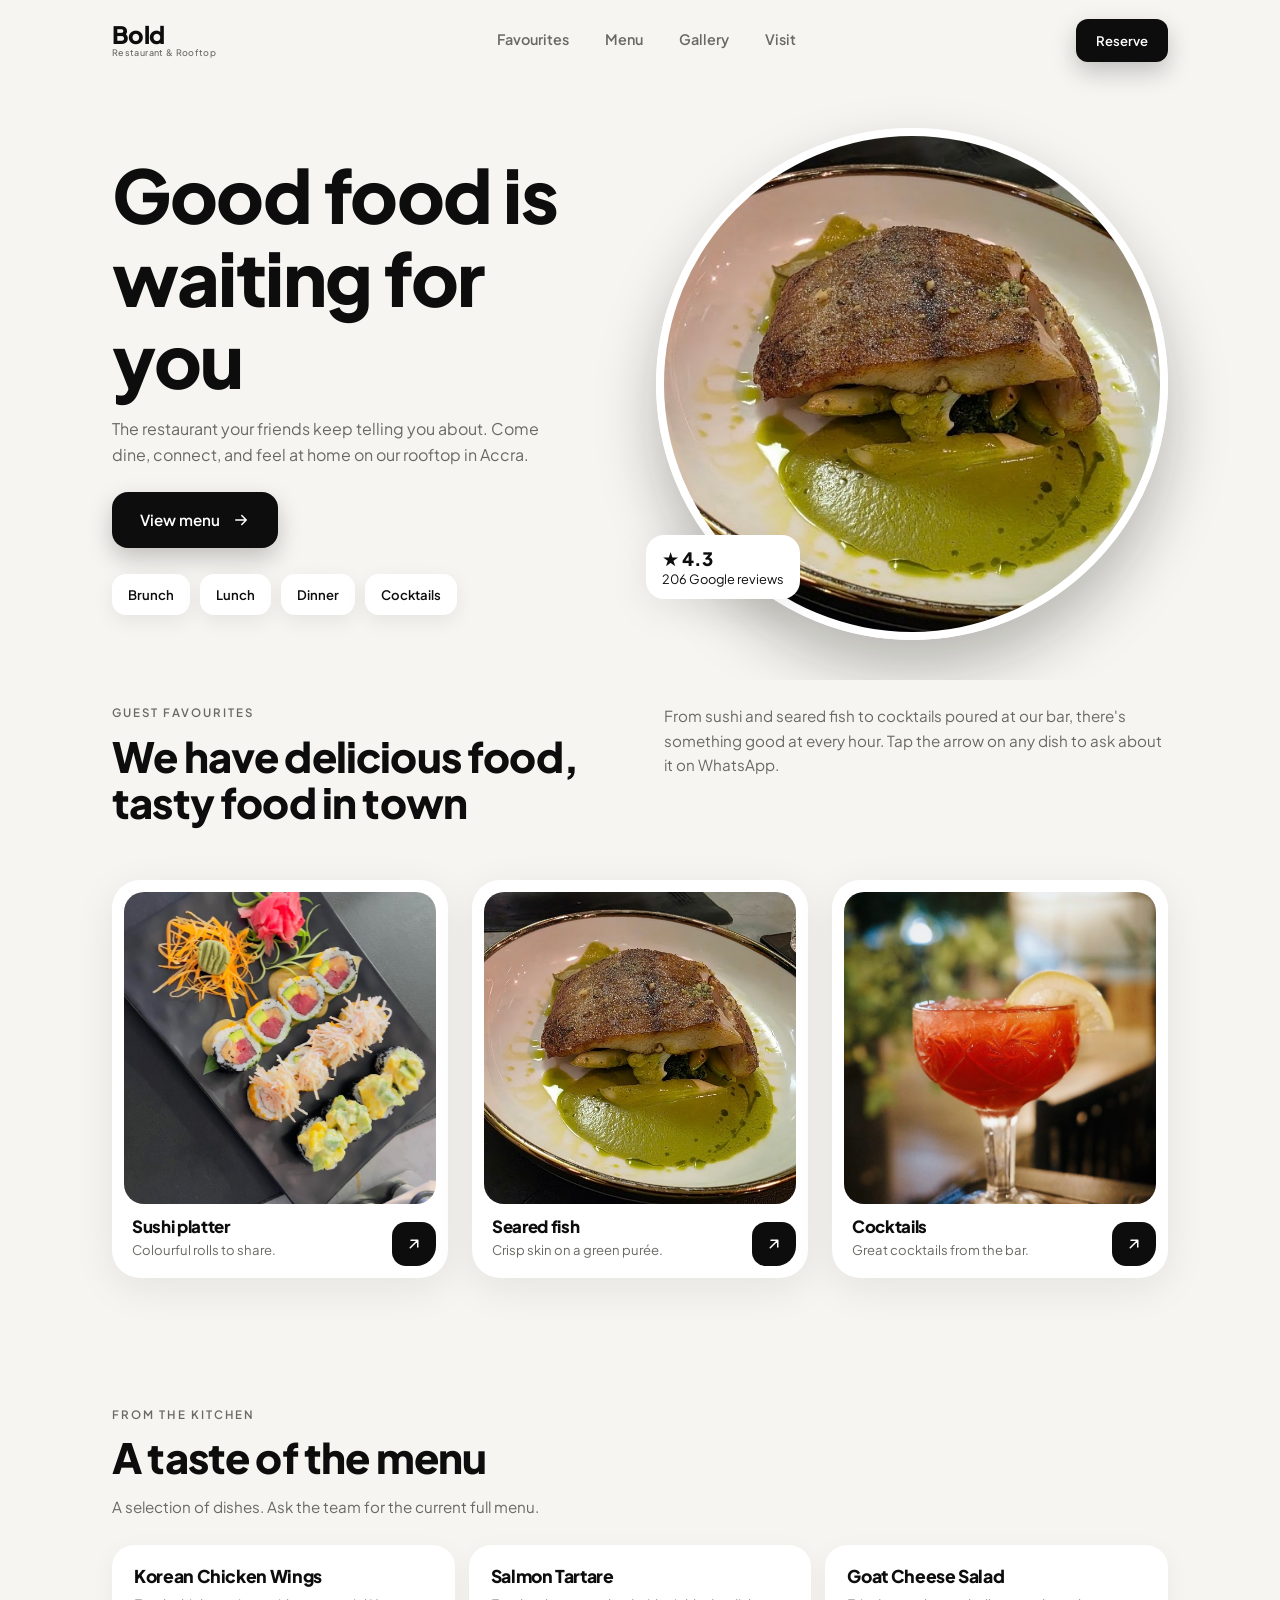
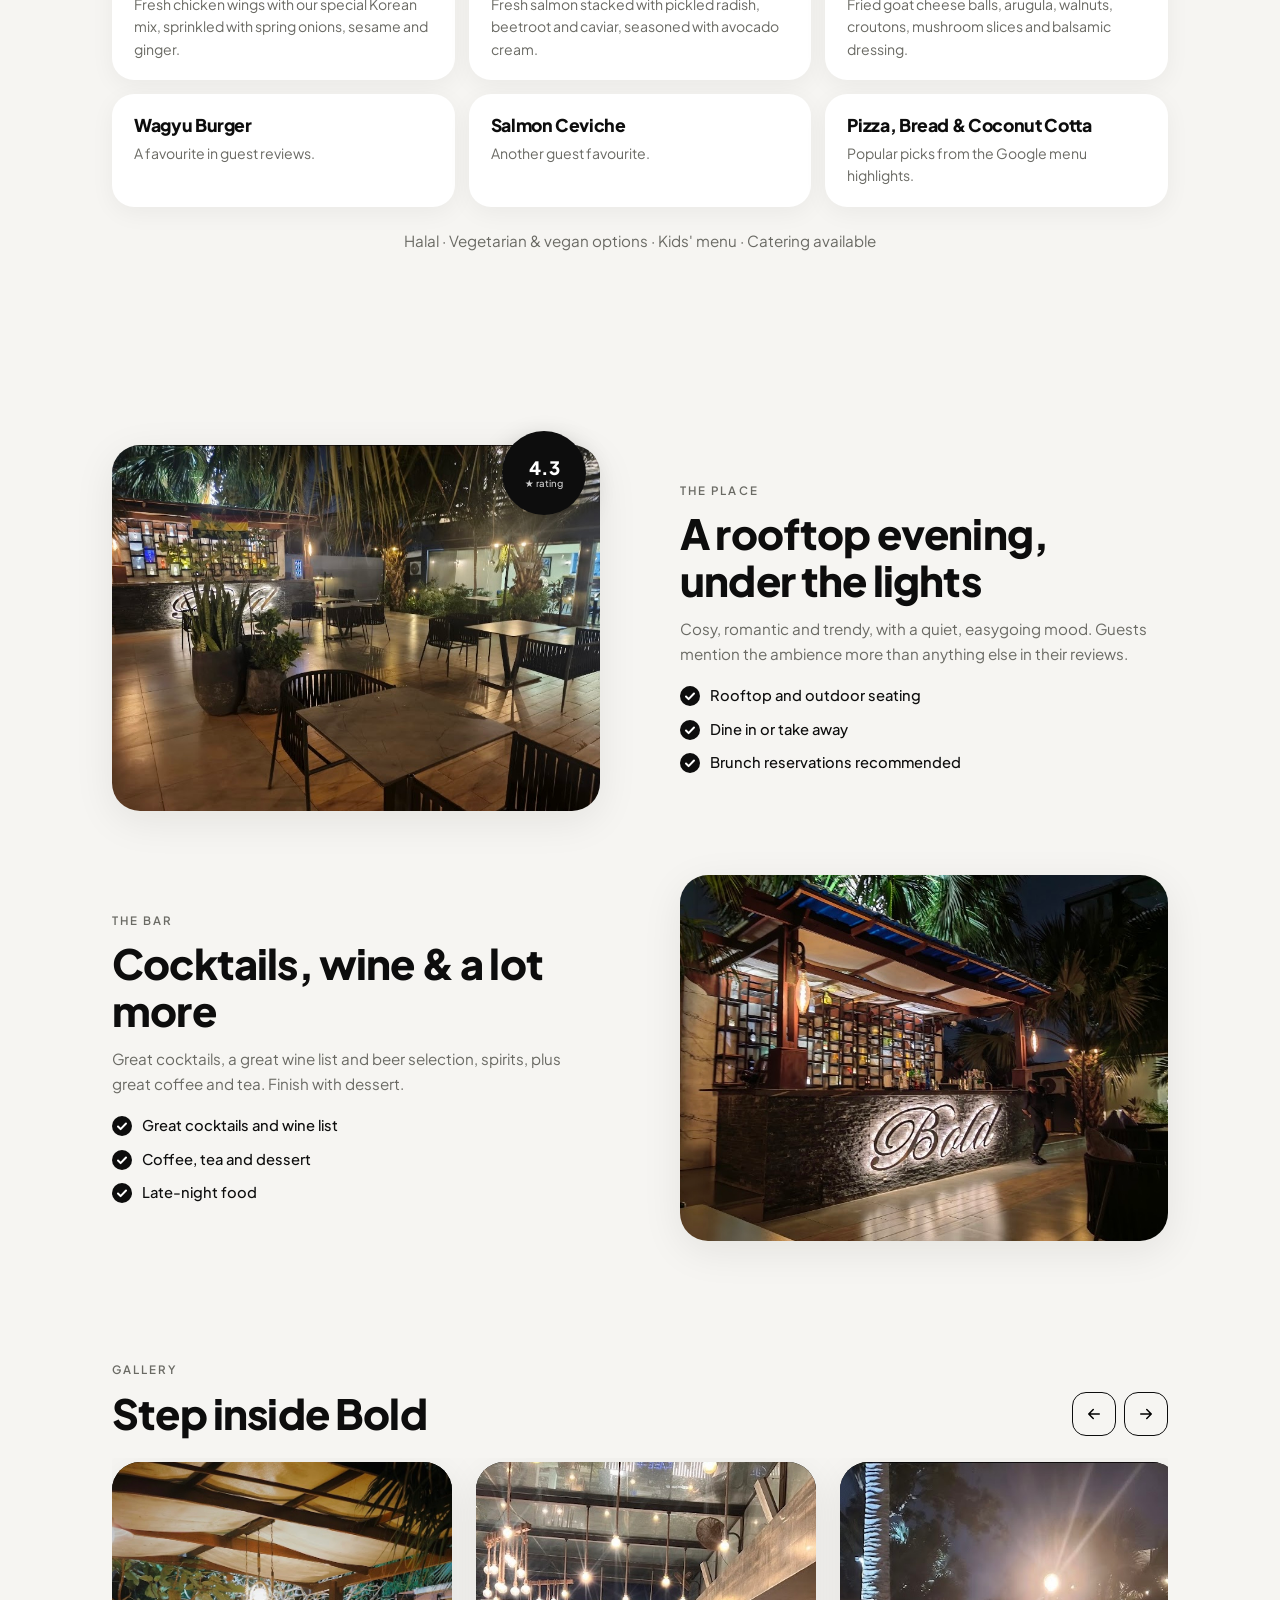
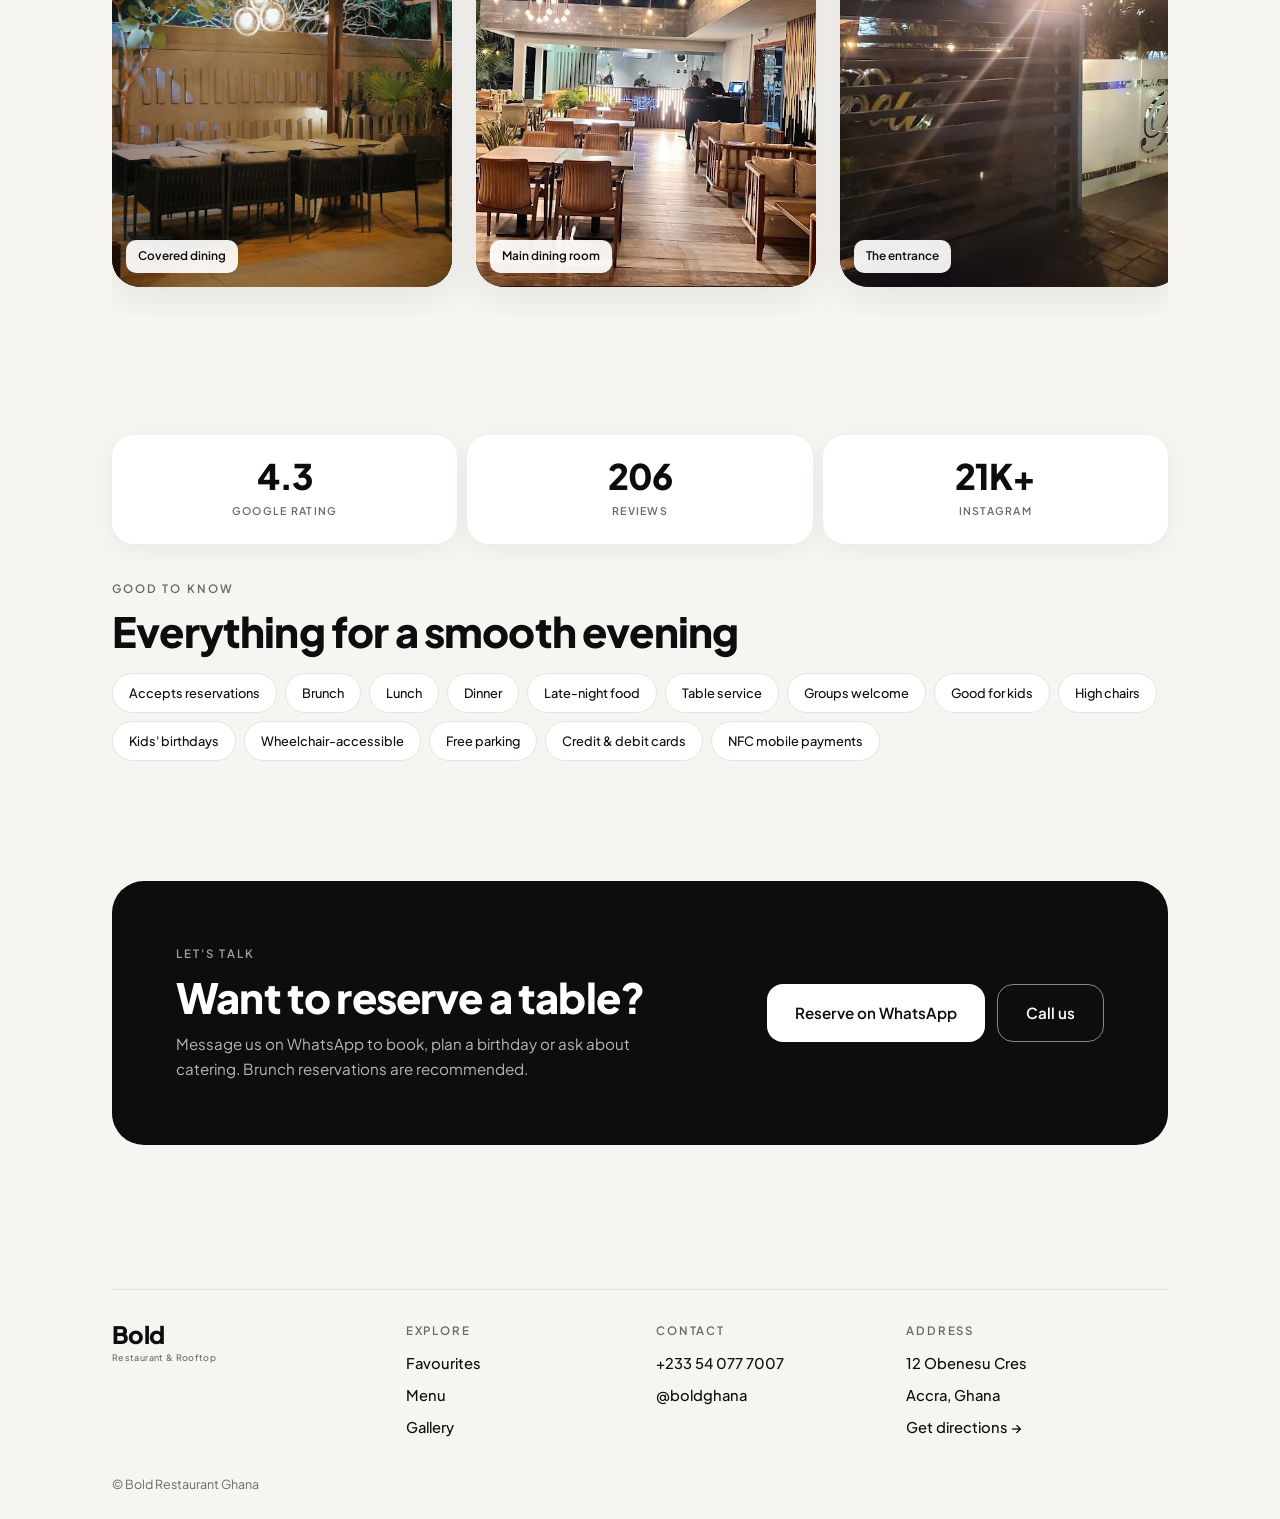
==== index.html @ 91adc098 "Rebuild site mobile-first with restaurant photos Co-Authored-By: Claude Sonnet 5.5 <noreply@anthropi" ====
<!doctype html>
<html lang="en">
<head>
<meta charset="utf-8">
<meta name="viewport" content="width=device-width, initial-scale=1, viewport-fit=cover">
<title>Bold Restaurant Ghana | Rooftop Dining &amp; Cocktails in Accra</title>
<meta name="description" content="Bold Restaurant Ghana, Obenesu Cres, Accra. Rooftop seating, cocktails, brunch, lunch, dinner and late-night plates. Reserve on WhatsApp.">
<meta name="theme-color" content="#f6f5f2">
<meta property="og:title" content="Bold Restaurant Ghana">
<meta property="og:description" content="The restaurant your friends keep telling you about. Come dine, connect, and feel at home.">
<meta property="og:type" content="restaurant">
<meta property="og:image" content="images/seared-fish.jpg">
<link rel="preconnect" href="https://fonts.googleapis.com">
<link rel="preconnect" href="https://fonts.gstatic.com" crossorigin>
<link href="https://fonts.googleapis.com/css2?family=Plus+Jakarta+Sans:wght@400;500;600;700;800&display=swap" rel="stylesheet">
<style>
  :root {
    --bg: #f6f5f2;
    --card: #ffffff;
    --ink: #0d0d0d;
    --muted: #6a6a64;
    --line: #e6e4de;
    --radius: 28px;
    --shadow: 0 10px 40px rgba(20,20,10,.08);
    --font: "Plus Jakarta Sans", system-ui, -apple-system, "Segoe UI", sans-serif;
  }
  * { box-sizing: border-box; margin: 0; padding: 0; -webkit-tap-highlight-color: transparent; }
  html { scroll-behavior: smooth; }
  body {
    background: var(--bg); color: var(--ink); font-family: var(--font);
    line-height: 1.6; -webkit-font-smoothing: antialiased; overflow-x: hidden;
    padding-bottom: calc(88px + env(safe-area-inset-bottom));
  }
  img { display: block; max-width: 100%; height: auto; }
  a { color: inherit; text-decoration: none; }
  .wrap { width: 100%; max-width: 1120px; margin: 0 auto; padding: 0 20px; }
  section { padding: 56px 0; }

  h1, h2, h3 { font-weight: 800; letter-spacing: -.02em; line-height: 1.12; }
  h2 { font-size: clamp(1.7rem, 6vw, 2.6rem); margin-bottom: 14px; }
  .muted { color: var(--muted); font-size: .95rem; }
  .eyebrow { font-size: .72rem; font-weight: 600; letter-spacing: .18em; text-transform: uppercase; color: var(--muted); margin-bottom: 10px; display: block; }

  /* Buttons */
  .btn {
    display: inline-flex; align-items: center; justify-content: center; gap: 12px;
    background: var(--ink); color: #fff; font-weight: 600; font-size: .95rem;
    padding: 16px 28px; border-radius: 16px; border: 0; cursor: pointer;
    box-shadow: 0 10px 24px rgba(0,0,0,.22); transition: transform .25s, box-shadow .25s;
    min-height: 52px;
  }
  .btn:hover { transform: translateY(-2px); box-shadow: 0 14px 28px rgba(0,0,0,.26); }
  .btn svg { width: 18px; height: 18px; }
  .btn.ghost { background: transparent; color: var(--ink); box-shadow: none; border: 1.5px solid var(--ink); }

  /* Header */
  header.top { position: sticky; top: 0; z-index: 40; background: rgba(246,245,242,.86); backdrop-filter: blur(14px); -webkit-backdrop-filter: blur(14px); }
  header.top .wrap { display: flex; align-items: center; justify-content: space-between; height: 64px; }
  .logo { font-weight: 800; font-size: 1.5rem; letter-spacing: -.03em; line-height: 1; }
  .logo small { display: block; font-size: .56rem; font-weight: 500; letter-spacing: .04em; color: var(--muted); margin-top: 3px; }
  header.top nav { display: none; }
  header.top .btn { padding: 11px 20px; min-height: 0; font-size: .82rem; border-radius: 12px; }

  /* Hero */
  .hero { padding: 28px 0 24px; overflow: hidden; }
  .hero .wrap { display: grid; gap: 28px; }
  .hero h1 { font-size: clamp(2.5rem, 11vw, 4.6rem); margin-bottom: 16px; }
  .hero p.lead { color: var(--muted); max-width: 440px; margin-bottom: 24px; }
  .chips { display: flex; gap: 10px; flex-wrap: wrap; margin-top: 26px; }
  .chip { background: var(--card); border-radius: 14px; padding: 10px 16px; font-size: .82rem; font-weight: 600; box-shadow: 0 6px 20px rgba(20,20,10,.07); }
  .hero-art { position: relative; justify-self: center; width: min(86vw, 460px); aspect-ratio: 1; }
  .hero-art .plate { width: 100%; height: 100% !important; object-fit: cover; border-radius: 50%; box-shadow: 0 30px 60px rgba(20,20,10,.28); border: 8px solid #fff; }
  .hero-art .badge {
    position: absolute; left: -2%; bottom: 8%; background: var(--card); border-radius: 18px;
    padding: 12px 16px; box-shadow: var(--shadow); font-size: .8rem; line-height: 1.3;
  }
  .hero-art .badge b { display: block; font-size: 1.15rem; font-weight: 800; }

  /* Favourites carousel */
  .intro { display: grid; gap: 10px; margin-bottom: 26px; }
  .rail { display: flex; gap: 16px; overflow-x: auto; scroll-snap-type: x mandatory; padding: 4px 20px 28px; margin: 0 -20px; scrollbar-width: none; }
  .rail::-webkit-scrollbar { display: none; }
  .rail > * { scroll-snap-align: start; flex: 0 0 auto; }
  .dish-card { width: 72vw; max-width: 270px; background: var(--card); border-radius: var(--radius); padding: 12px 12px 18px; box-shadow: var(--shadow); position: relative; }
  .dish-card img { width: 100%; aspect-ratio: 1; object-fit: cover; border-radius: 20px; margin-bottom: 14px; }
  .dish-card h3 { font-size: 1.05rem; padding: 0 8px; }
  .dish-card p { font-size: .82rem; color: var(--muted); padding: 2px 52px 0 8px; }
  .dish-card .go {
    position: absolute; right: 12px; bottom: 12px; width: 44px; height: 44px; border-radius: 14px 14px 20px 14px;
    background: var(--ink); color: #fff; display: grid; place-items: center; transition: transform .25s;
  }
  .dish-card .go:hover { transform: scale(1.08); }
  .dish-card .go svg { width: 18px; height: 18px; }

  /* Menu list */
  .menu-grid { display: grid; gap: 14px; }
  .menu-item { background: var(--card); border-radius: 22px; padding: 22px 22px 20px; box-shadow: 0 6px 24px rgba(20,20,10,.05); }
  .menu-item h3 { font-size: 1.1rem; margin-bottom: 6px; }
  .menu-item p { font-size: .88rem; color: var(--muted); }
  .menu-note { margin-top: 22px; text-align: center; }

  /* Split features */
  .split { display: grid; gap: 28px; align-items: center; }
  .split + .split { margin-top: 64px; }
  .art { position: relative; }
  .art img { width: 100%; border-radius: var(--radius); box-shadow: var(--shadow); aspect-ratio: 4 / 3; object-fit: cover; }
  .art.tall img { aspect-ratio: 4 / 5; }
  .art .pill {
    position: absolute; top: -14px; right: 14px; background: var(--ink); color: #fff; width: 84px; height: 84px; border-radius: 50%;
    display: grid; place-items: center; text-align: center; font-weight: 800; font-size: 1.15rem; line-height: 1.1; box-shadow: 0 12px 28px rgba(0,0,0,.3);
  }
  .art .pill small { display: block; font-size: .6rem; font-weight: 500; opacity: .8; }
  .ticks { list-style: none; margin-top: 18px; display: grid; gap: 10px; }
  .ticks li { display: flex; gap: 10px; font-size: .92rem; font-weight: 500; }
  .ticks li::before { content: ""; flex: 0 0 20px; height: 20px; margin-top: 2px; border-radius: 50%; background: var(--ink) url("data:image/svg+xml,%3Csvg xmlns='http://www.w3.org/2000/svg' viewBox='0 0 20 20'%3E%3Cpath d='M6 10.5l2.6 2.6L14 7.5' fill='none' stroke='white' stroke-width='2' stroke-linecap='round' stroke-linejoin='round'/%3E%3C/svg%3E") center / 100% no-repeat; }

  /* Gallery */
  .gallery-head { display: flex; align-items: end; justify-content: space-between; gap: 16px; margin-bottom: 22px; }
  .arrows { display: none; gap: 8px; }
  .arrows button { width: 44px; height: 44px; border-radius: 14px; border: 1.5px solid var(--ink); background: transparent; cursor: pointer; display: grid; place-items: center; }
  .arrows button:hover { background: var(--ink); color: #fff; }
  .arrows svg { width: 18px; height: 18px; }
  .shot { width: 78vw; max-width: 340px; border-radius: var(--radius); overflow: hidden; box-shadow: var(--shadow); background: #000; position: relative; }
  .shot img { width: 100%; aspect-ratio: 4 / 5; object-fit: cover; }
  .shot span { position: absolute; left: 14px; bottom: 14px; background: rgba(255,255,255,.92); color: var(--ink); font-size: .74rem; font-weight: 600; padding: 7px 12px; border-radius: 10px; }

  /* Stats + details */
  .stats { display: grid; grid-template-columns: repeat(3, 1fr); gap: 10px; margin-bottom: 36px; }
  .stat { background: var(--card); border-radius: 22px; padding: 22px 8px; text-align: center; box-shadow: 0 6px 24px rgba(20,20,10,.05); }
  .stat b { display: block; font-size: 1.7rem; font-weight: 800; letter-spacing: -.03em; line-height: 1.1; }
  .stat small { font-size: .66rem; letter-spacing: .12em; text-transform: uppercase; color: var(--muted); font-weight: 600; }
  .tags { display: flex; flex-wrap: wrap; gap: 8px; margin-top: 18px; }
  .tags span { background: var(--card); border: 1px solid var(--line); border-radius: 999px; padding: 9px 16px; font-size: .8rem; font-weight: 500; }

  /* Reserve CTA */
  .reserve { padding-top: 24px; }
  .reserve .box { background: var(--ink); color: #fff; border-radius: 32px; padding: 36px 26px; display: grid; gap: 22px; }
  .reserve .eyebrow { color: rgba(255,255,255,.6); }
  .reserve h2 { margin-bottom: 0; }
  .reserve p { color: rgba(255,255,255,.7); font-size: .95rem; }
  .reserve .btn { background: #fff; color: var(--ink); box-shadow: none; justify-self: start; }
  .reserve .btn.ghost { background: transparent; color: #fff; border-color: rgba(255,255,255,.5); }
  .reserve .actions { display: flex; flex-wrap: wrap; gap: 12px; }

  /* Footer */
  footer { padding: 48px 0 24px; }
  .foot { display: grid; gap: 32px; padding-top: 32px; border-top: 1px solid var(--line); }
  .foot h4 { font-size: .72rem; letter-spacing: .16em; text-transform: uppercase; color: var(--muted); margin-bottom: 12px; font-weight: 600; }
  .foot ul { list-style: none; display: grid; gap: 8px; font-size: .92rem; font-weight: 500; }
  .foot a:hover { text-decoration: underline; }
  .copy { margin-top: 36px; font-size: .78rem; color: var(--muted); }

  /* Mobile action bar */
  .dock {
    position: fixed; z-index: 60; left: 12px; right: 12px; bottom: calc(12px + env(safe-area-inset-bottom));
    display: grid; grid-template-columns: 1.6fr 1fr 1fr; gap: 8px; padding: 8px; background: rgba(13,13,13,.94);
    backdrop-filter: blur(12px); -webkit-backdrop-filter: blur(12px); border-radius: 22px; box-shadow: 0 16px 40px rgba(0,0,0,.35);
  }
  .dock a { display: flex; align-items: center; justify-content: center; gap: 8px; min-height: 48px; border-radius: 15px; color: #fff; font-size: .8rem; font-weight: 600; }
  .dock a.main { background: #fff; color: var(--ink); }
  .dock svg { width: 17px; height: 17px; flex: none; }

  /* Reveal */
  .js .reveal { opacity: 0; transform: translateY(22px); transition: opacity .8s ease, transform .8s ease; }
  .js .reveal.in { opacity: 1; transform: none; }

  /* Tablet */
  @media (min-width: 640px) {
    .wrap { padding: 0 32px; }
    .rail { padding-left: 32px; padding-right: 32px; margin: 0 -32px; }
    .menu-grid { grid-template-columns: 1fr 1fr; }
    .stat b { font-size: 2.2rem; }
    .foot { grid-template-columns: 1.2fr 1fr 1fr 1.2fr; }
  }

  /* Desktop */
  @media (min-width: 960px) {
    body { padding-bottom: 0; }
    .dock { display: none; }
    section { padding: 96px 0; }
    header.top .wrap { height: 80px; }
    header.top nav { display: flex; gap: 36px; font-size: .9rem; font-weight: 600; }
    header.top nav a { color: var(--muted); transition: color .2s; }
    header.top nav a:hover { color: var(--ink); }
    .hero { padding: 48px 0 40px; }
    .hero .wrap { grid-template-columns: 1fr 1.05fr; align-items: center; gap: 56px; }
    .hero-art { width: 100%; max-width: 540px; }
    .intro { grid-template-columns: 1fr 1fr; align-items: start; gap: 48px; margin-bottom: 36px; }
    .rail { overflow: visible; flex-wrap: wrap; scroll-snap-type: none; padding: 4px 0 8px; margin: 0; gap: 24px; }
    .dish-card { width: calc((100% - 48px) / 3); max-width: none; }
    .menu-grid { grid-template-columns: repeat(3, 1fr); }
    .split { grid-template-columns: 1fr 1fr; gap: 80px; }
    .split.flip .art { order: 2; }
    .arrows { display: flex; }
    .rail.scroll { overflow-x: auto; flex-wrap: nowrap; scroll-snap-type: x mandatory; padding-bottom: 28px; }
    .shot { width: 340px; }
    .reserve .box { grid-template-columns: 1.3fr 1fr; align-items: center; padding: 64px; gap: 40px; }
    .reserve .actions { justify-content: flex-end; }
  }
  @media (prefers-reduced-motion: reduce) {
    html { scroll-behavior: auto; }
    .js .reveal { opacity: 1; transform: none; transition: none; }
    .btn, .dish-card .go { transition: none; }
  }
</style>
</head>
<body>
<script>document.documentElement.classList.add('js')</script>

<header class="top">
  <div class="wrap">
    <a class="logo" href="#top" aria-label="Bold Restaurant Ghana">Bold<small>Restaurant &amp; Rooftop</small></a>
    <nav aria-label="Primary">
      <a href="#favourites">Favourites</a>
      <a href="#menu">Menu</a>
      <a href="#gallery">Gallery</a>
      <a href="#visit">Visit</a>
    </nav>
    <a class="btn" href="https://wa.me/233540777007?text=Hello%20Bold%2C%20I%27d%20like%20to%20reserve%20a%20table." target="_blank" rel="noopener">Reserve</a>
  </div>
</header>

<main id="top">

<!-- HERO -->
<section class="hero">
  <div class="wrap">
    <div>
      <h1>Good food is waiting for you</h1>
      <p class="lead">The restaurant your friends keep telling you about. Come dine, connect, and feel at home on our rooftop in Accra.</p>
      <a class="btn" href="#menu">View menu
        <svg viewBox="0 0 24 24" fill="none" stroke="currentColor" stroke-width="2" stroke-linecap="round" stroke-linejoin="round"><path d="M5 12h14M13 6l6 6-6 6"/></svg>
      </a>
      <div class="chips" aria-label="Dining options">
        <span class="chip">Brunch</span><span class="chip">Lunch</span><span class="chip">Dinner</span><span class="chip">Cocktails</span>
      </div>
    </div>
    <div class="hero-art">
      <img class="plate" src="images/seared-fish.jpg" width="828" height="605" alt="Seared fish on a green purée in a gold-rimmed bowl" fetchpriority="high">
      <div class="badge"><b>★ 4.3</b>206 Google reviews</div>
    </div>
  </div>
</section>

<!-- FAVOURITES -->
<section id="favourites" style="padding-top:24px">
  <div class="wrap">
    <div class="intro reveal">
      <div>
        <span class="eyebrow">Guest favourites</span>
        <h2>We have delicious food, tasty food in town</h2>
      </div>
      <p class="muted">From sushi and seared fish to cocktails poured at our bar, there's something good at every hour. Tap the arrow on any dish to ask about it on WhatsApp.</p>
    </div>
    <div class="rail reveal">
      <article class="dish-card">
        <img src="images/sushi.jpg" width="828" height="1106" loading="lazy" alt="Sushi platter with tuna, salmon and avocado rolls">
        <h3>Sushi platter</h3><p>Colourful rolls to share.</p>
        <a class="go" href="https://wa.me/233540777007?text=Hello%20Bold%2C%20I%27d%20like%20to%20ask%20about%20the%20sushi." target="_blank" rel="noopener" aria-label="Ask about the sushi on WhatsApp"><svg viewBox="0 0 24 24" fill="none" stroke="currentColor" stroke-width="2" stroke-linecap="round" stroke-linejoin="round"><path d="M7 17L17 7M8 7h9v9"/></svg></a>
      </article>
      <article class="dish-card">
        <img src="images/seared-fish.jpg" width="828" height="605" loading="lazy" alt="Seared fish on green purée">
        <h3>Seared fish</h3><p>Crisp skin on a green purée.</p>
        <a class="go" href="https://wa.me/233540777007?text=Hello%20Bold%2C%20I%27d%20like%20to%20ask%20about%20the%20seared%20fish." target="_blank" rel="noopener" aria-label="Ask about the seared fish on WhatsApp"><svg viewBox="0 0 24 24" fill="none" stroke="currentColor" stroke-width="2" stroke-linecap="round" stroke-linejoin="round"><path d="M7 17L17 7M8 7h9v9"/></svg></a>
      </article>
      <article class="dish-card">
        <img src="images/cocktail.jpg" width="828" height="1219" loading="lazy" alt="Red cocktail in a cut-glass coupe with a lemon slice">
        <h3>Cocktails</h3><p>Great cocktails from the bar.</p>
        <a class="go" href="https://wa.me/233540777007?text=Hello%20Bold%2C%20I%27d%20like%20to%20ask%20about%20your%20cocktails." target="_blank" rel="noopener" aria-label="Ask about cocktails on WhatsApp"><svg viewBox="0 0 24 24" fill="none" stroke="currentColor" stroke-width="2" stroke-linecap="round" stroke-linejoin="round"><path d="M7 17L17 7M8 7h9v9"/></svg></a>
      </article>
    </div>
  </div>
</section>

<!-- MENU -->
<section id="menu" style="padding-top:24px">
  <div class="wrap">
    <div class="reveal" style="margin-bottom:26px">
      <span class="eyebrow">From the kitchen</span>
      <h2>A taste of the menu</h2>
      <p class="muted">A selection of dishes. Ask the team for the current full menu.</p>
    </div>
    <div class="menu-grid">
      <div class="menu-item reveal"><h3>Korean Chicken Wings</h3><p>Fresh chicken wings with our special Korean mix, sprinkled with spring onions, sesame and ginger.</p></div>
      <div class="menu-item reveal"><h3>Salmon Tartare</h3><p>Fresh salmon stacked with pickled radish, beetroot and caviar, seasoned with avocado cream.</p></div>
      <div class="menu-item reveal"><h3>Goat Cheese Salad</h3><p>Fried goat cheese balls, arugula, walnuts, croutons, mushroom slices and balsamic dressing.</p></div>
      <div class="menu-item reveal"><h3>Wagyu Burger</h3><p>A favourite in guest reviews.</p></div>
      <div class="menu-item reveal"><h3>Salmon Ceviche</h3><p>Another guest favourite.</p></div>
      <div class="menu-item reveal"><h3>Pizza, Bread &amp; Coconut Cotta</h3><p>Popular picks from the Google menu highlights.</p></div>
    </div>
    <p class="muted menu-note">Halal · Vegetarian &amp; vegan options · Kids' menu · Catering available</p>
  </div>
</section>

<!-- SPLITS -->
<section>
  <div class="wrap">
    <div class="split">
      <div class="art reveal">
        <img src="images/patio.jpg" width="828" height="605" loading="lazy" alt="Outdoor patio with tables and the Bold bar in the background">
        <div class="pill"><div>4.3<small>★ rating</small></div></div>
      </div>
      <div class="reveal">
        <span class="eyebrow">The place</span>
        <h2>A rooftop evening, under the lights</h2>
        <p class="muted">Cosy, romantic and trendy, with a quiet, easygoing mood. Guests mention the ambience more than anything else in their reviews.</p>
        <ul class="ticks">
          <li>Rooftop and outdoor seating</li>
          <li>Dine in or take away</li>
          <li>Brunch reservations recommended</li>
        </ul>
      </div>
    </div>

    <div class="split flip">
      <div class="art tall reveal">
        <img src="images/bar-sign.jpg" width="828" height="605" loading="lazy" alt="The Bold bar with a lit sign and shelves of bottles" style="aspect-ratio:4/3">
      </div>
      <div class="reveal">
        <span class="eyebrow">The bar</span>
        <h2>Cocktails, wine &amp; a lot more</h2>
        <p class="muted">Great cocktails, a great wine list and beer selection, spirits, plus great coffee and tea. Finish with dessert.</p>
        <ul class="ticks">
          <li>Great cocktails and wine list</li>
          <li>Coffee, tea and dessert</li>
          <li>Late-night food</li>
        </ul>
      </div>
    </div>
  </div>
</section>

<!-- GALLERY -->
<section id="gallery" style="padding-top:24px">
  <div class="wrap">
    <div class="gallery-head reveal">
      <div>
        <span class="eyebrow">Gallery</span>
        <h2 style="margin:0">Step inside Bold</h2>
      </div>
      <div class="arrows">
        <button type="button" id="prev" aria-label="Previous"><svg viewBox="0 0 24 24" fill="none" stroke="currentColor" stroke-width="2" stroke-linecap="round" stroke-linejoin="round"><path d="M19 12H5M11 6l-6 6 6 6"/></svg></button>
        <button type="button" id="next" aria-label="Next"><svg viewBox="0 0 24 24" fill="none" stroke="currentColor" stroke-width="2" stroke-linecap="round" stroke-linejoin="round"><path d="M5 12h14M13 6l6 6-6 6"/></svg></button>
      </div>
    </div>
    <div class="rail scroll" id="rail">
      <figure class="shot"><img src="images/pendant-lounge.jpg" width="828" height="1219" loading="lazy" alt="Covered dining area with pendant lights"><span>Covered dining</span></figure>
      <figure class="shot"><img src="images/dining-room.jpg" width="818" height="616" loading="lazy" alt="Main dining room with hanging lights and a wood slat wall"><span>Main dining room</span></figure>
      <figure class="shot"><img src="images/entrance.jpg" width="828" height="605" loading="lazy" alt="Bold entrance gate and sign at night"><span>The entrance</span></figure>
      <figure class="shot"><img src="images/bar-sign.jpg" width="828" height="605" loading="lazy" alt="The Bold bar"><span>The bar</span></figure>
      <figure class="shot"><img src="images/patio.jpg" width="828" height="605" loading="lazy" alt="Outdoor patio at night"><span>Patio</span></figure>
    </div>
  </div>
</section>

<!-- DETAILS -->
<section style="padding-top:24px">
  <div class="wrap">
    <div class="stats reveal">
      <div class="stat"><b>4.3</b><small>Google rating</small></div>
      <div class="stat"><b>206</b><small>Reviews</small></div>
      <div class="stat"><b>21K+</b><small>Instagram</small></div>
    </div>
    <div class="reveal">
      <span class="eyebrow">Good to know</span>
      <h2>Everything for a smooth evening</h2>
      <div class="tags">
        <span>Accepts reservations</span><span>Brunch</span><span>Lunch</span><span>Dinner</span>
        <span>Late-night food</span><span>Table service</span><span>Groups welcome</span>
        <span>Good for kids</span><span>High chairs</span><span>Kids' birthdays</span>
        <span>Wheelchair-accessible</span><span>Free parking</span>
        <span>Credit &amp; debit cards</span><span>NFC mobile payments</span>
      </div>
    </div>
  </div>
</section>

<!-- RESERVE -->
<section class="reserve" id="visit">
  <div class="wrap">
    <div class="box reveal">
      <div>
        <span class="eyebrow">Let's talk</span>
        <h2>Want to reserve a table?</h2>
        <p style="margin-top:12px">Message us on WhatsApp to book, plan a birthday or ask about catering. Brunch reservations are recommended.</p>
      </div>
      <div class="actions">
        <a class="btn" href="https://wa.me/233540777007?text=Hello%20Bold%2C%20I%27d%20like%20to%20reserve%20a%20table." target="_blank" rel="noopener">Reserve on WhatsApp</a>
        <a class="btn ghost" href="tel:+233540777007">Call us</a>
      </div>
    </div>
  </div>
</section>

</main>

<footer>
  <div class="wrap">
    <div class="foot">
      <div>
        <a class="logo" href="#top">Bold<small>Restaurant &amp; Rooftop</small></a>
      </div>
      <div>
        <h4>Explore</h4>
        <ul><li><a href="#favourites">Favourites</a></li><li><a href="#menu">Menu</a></li><li><a href="#gallery">Gallery</a></li></ul>
      </div>
      <div>
        <h4>Contact</h4>
        <ul>
          <li><a href="tel:+233540777007">+233 54 077 7007</a></li>
          <li><a href="https://www.instagram.com/boldghana/" target="_blank" rel="noopener">@boldghana</a></li>
        </ul>
      </div>
      <div>
        <h4>Address</h4>
        <ul>
          <li>12 Obenesu Cres</li><li>Accra, Ghana</li>
          <li><a href="https://www.google.com/maps/search/?api=1&amp;query=Bold+Restaurant+12+Obenesu+Cres+Accra" target="_blank" rel="noopener">Get directions →</a></li>
        </ul>
        <!-- TODO: add opening hours and confirm house number (Google says 12, WhatsApp says 11 Obenesu Cres). -->
      </div>
    </div>
    <p class="copy">© Bold Restaurant Ghana</p>
  </div>
</footer>

<!-- Mobile action bar -->
<nav class="dock" aria-label="Quick actions">
  <a class="main" href="https://wa.me/233540777007?text=Hello%20Bold%2C%20I%27d%20like%20to%20reserve%20a%20table." target="_blank" rel="noopener">
    <svg viewBox="0 0 24 24" fill="none" stroke="currentColor" stroke-width="2" stroke-linecap="round" stroke-linejoin="round"><rect x="3" y="5" width="18" height="16" rx="3"/><path d="M8 3v4M16 3v4M3 10h18"/></svg>Reserve</a>
  <a href="tel:+233540777007"><svg viewBox="0 0 24 24" fill="none" stroke="currentColor" stroke-width="2" stroke-linecap="round" stroke-linejoin="round"><path d="M22 16.9v3a2 2 0 0 1-2.2 2 19.8 19.8 0 0 1-8.6-3.1 19.5 19.5 0 0 1-6-6A19.8 19.8 0 0 1 2.1 4.2 2 2 0 0 1 4.1 2h3a2 2 0 0 1 2 1.7c.1 1 .4 1.9.7 2.8a2 2 0 0 1-.5 2.1L8.1 9.9a16 16 0 0 0 6 6l1.3-1.3a2 2 0 0 1 2.1-.4c.9.3 1.8.6 2.8.7a2 2 0 0 1 1.7 2z"/></svg>Call</a>
  <a href="https://www.google.com/maps/search/?api=1&amp;query=Bold+Restaurant+12+Obenesu+Cres+Accra" target="_blank" rel="noopener"><svg viewBox="0 0 24 24" fill="none" stroke="currentColor" stroke-width="2" stroke-linecap="round" stroke-linejoin="round"><path d="M12 22s7-6.2 7-12a7 7 0 1 0-14 0c0 5.8 7 12 7 12z"/><circle cx="12" cy="10" r="2.5"/></svg>Map</a>
</nav>

<script>
  (function () {
    var els = document.querySelectorAll('.reveal');
    if ('IntersectionObserver' in window) {
      var io = new IntersectionObserver(function (entries) {
        entries.forEach(function (e) { if (e.isIntersecting) { e.target.classList.add('in'); io.unobserve(e.target); } });
      }, { threshold: 0.1 });
      els.forEach(function (e) { io.observe(e); });
    } else { els.forEach(function (e) { e.classList.add('in'); }); }

    var rail = document.getElementById('rail');
    function step(dir) { rail.scrollBy({ left: dir * 360, behavior: 'smooth' }); }
    document.getElementById('prev').addEventListener('click', function () { step(-1); });
    document.getElementById('next').addEventListener('click', function () { step(1); });
  })();
</script>
</body>
</html>
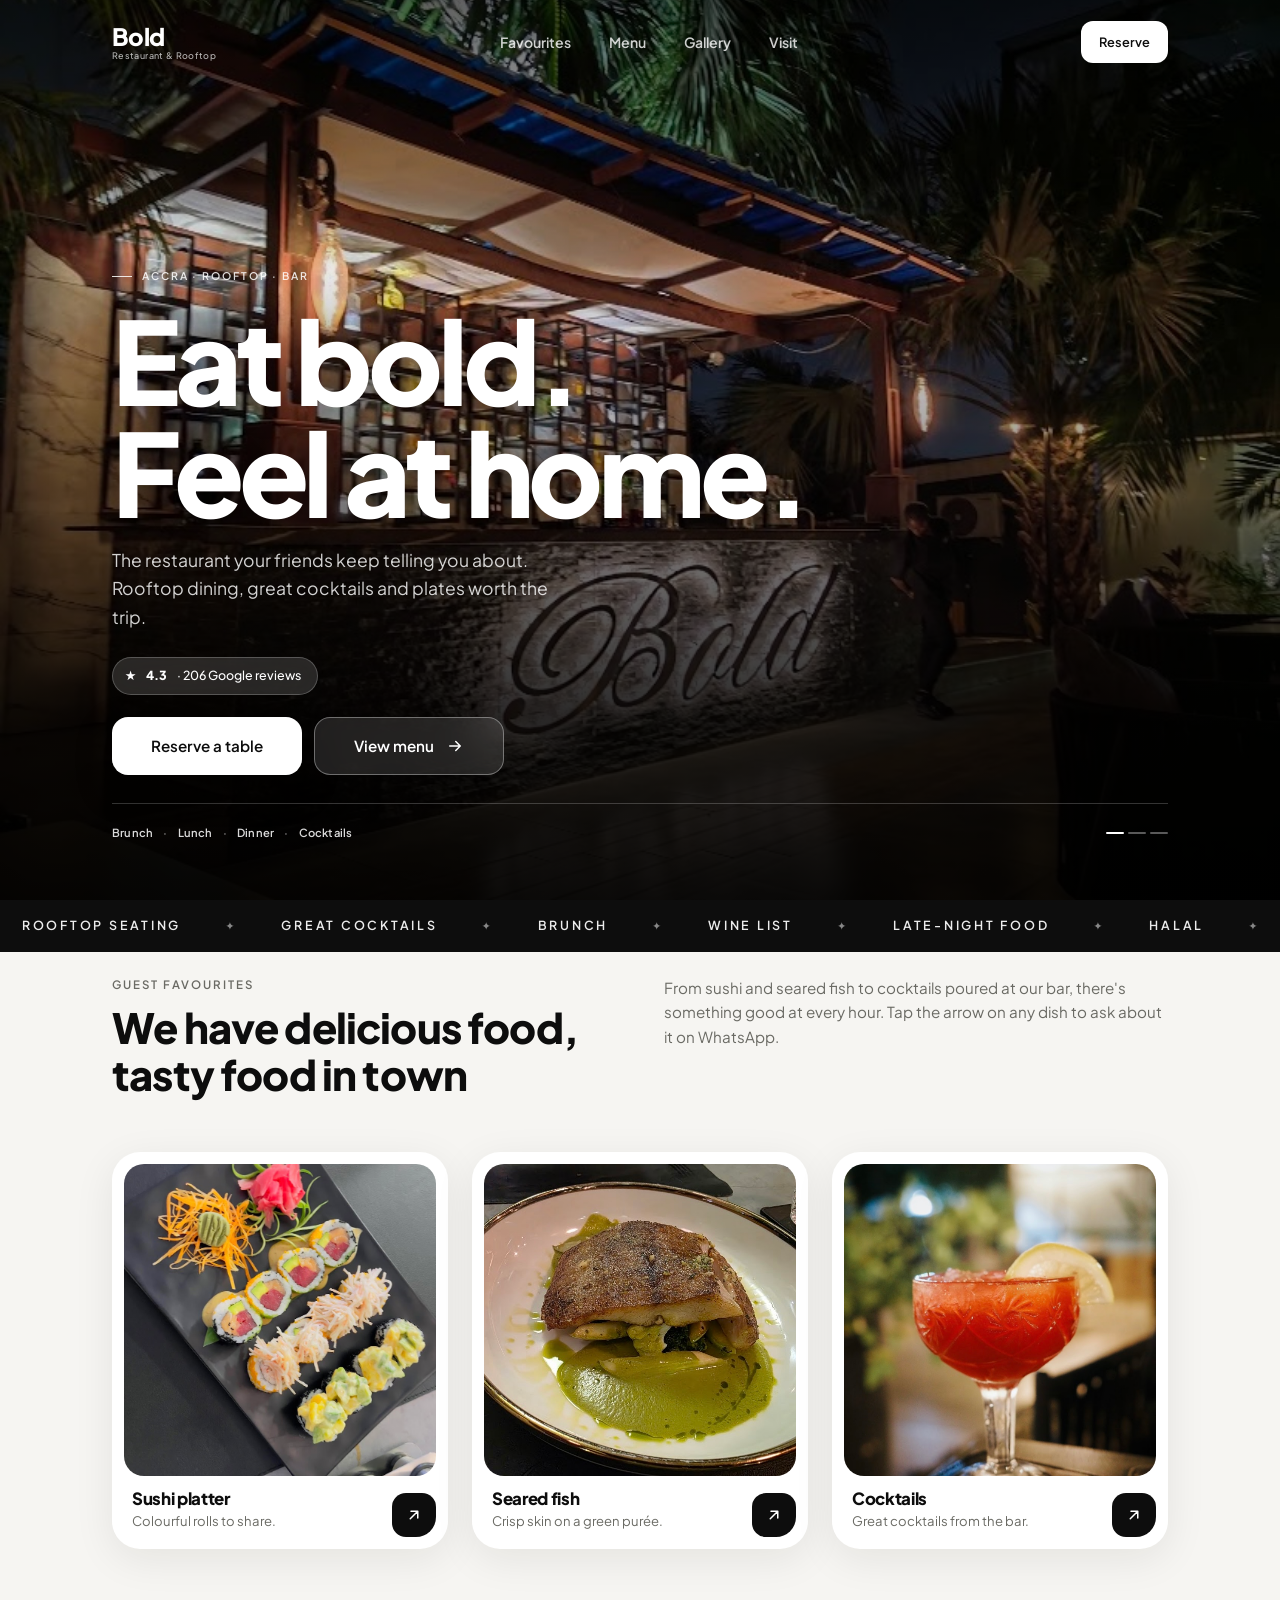
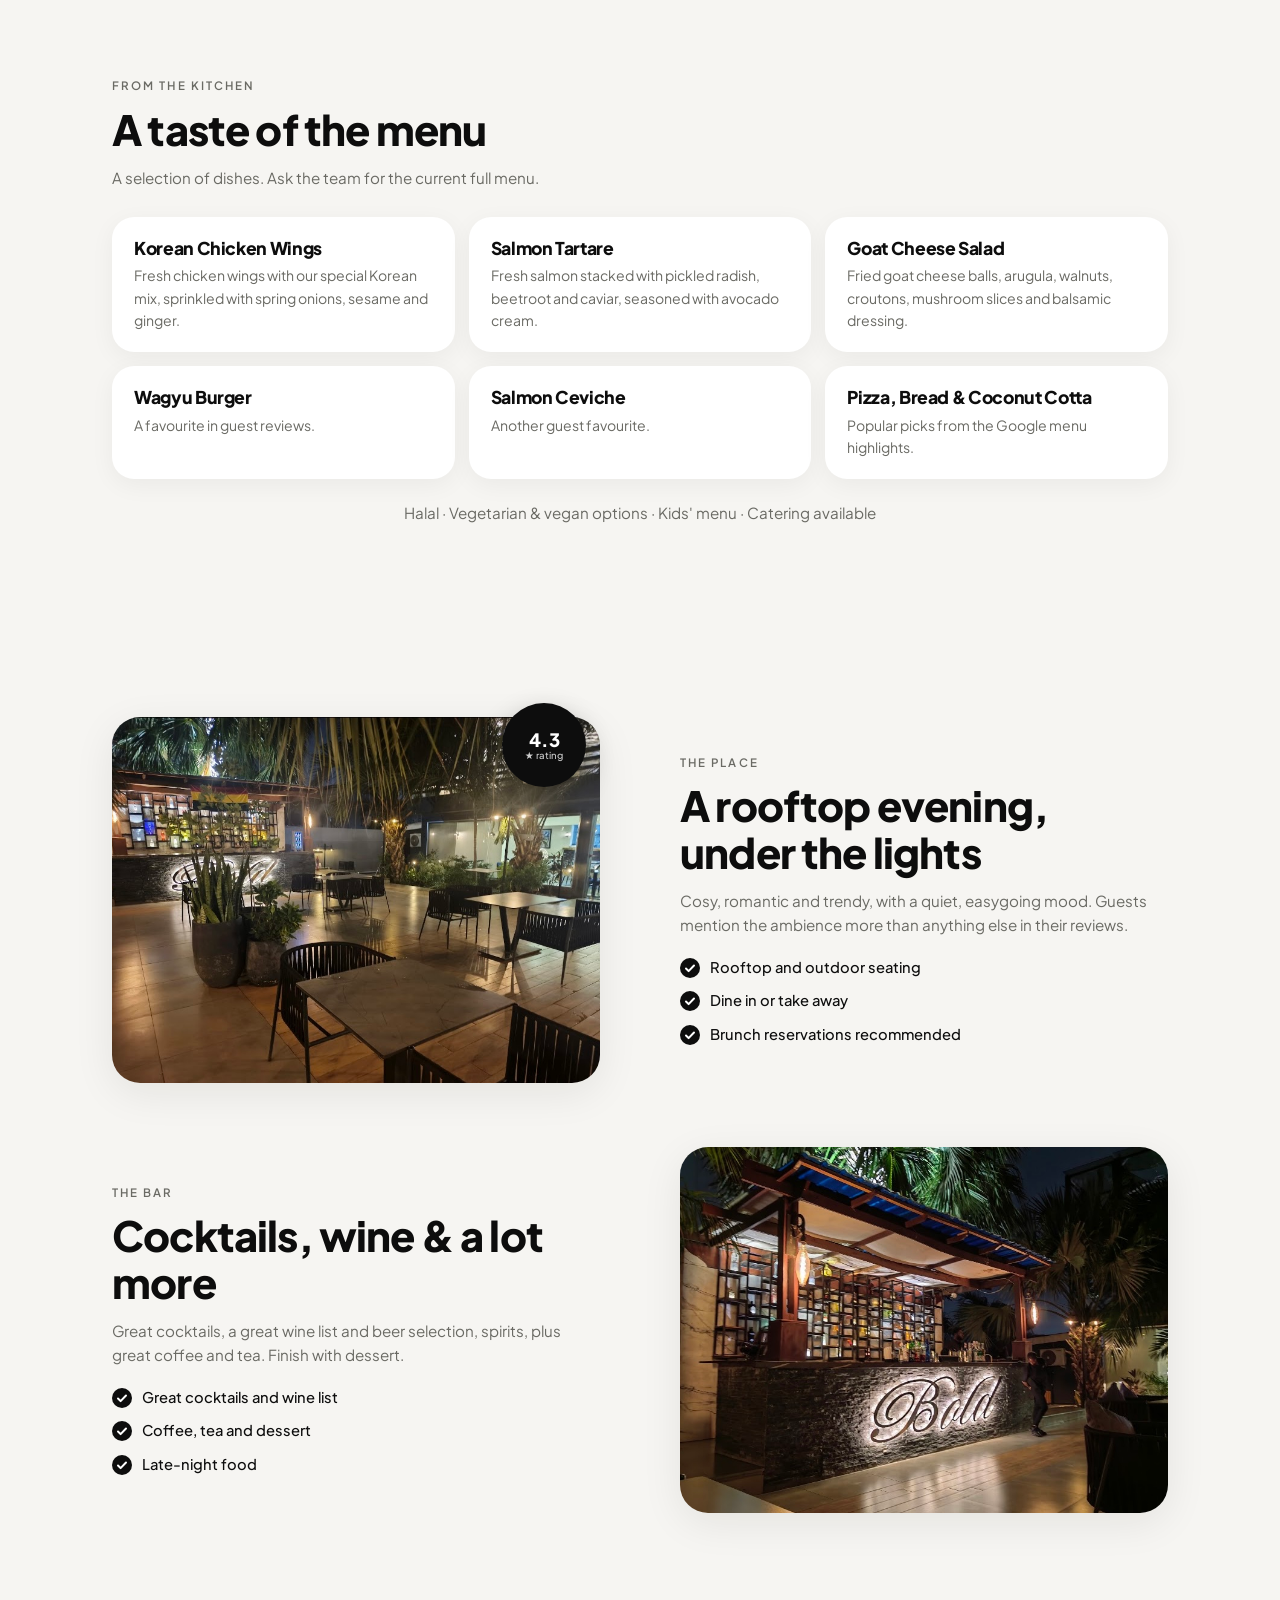
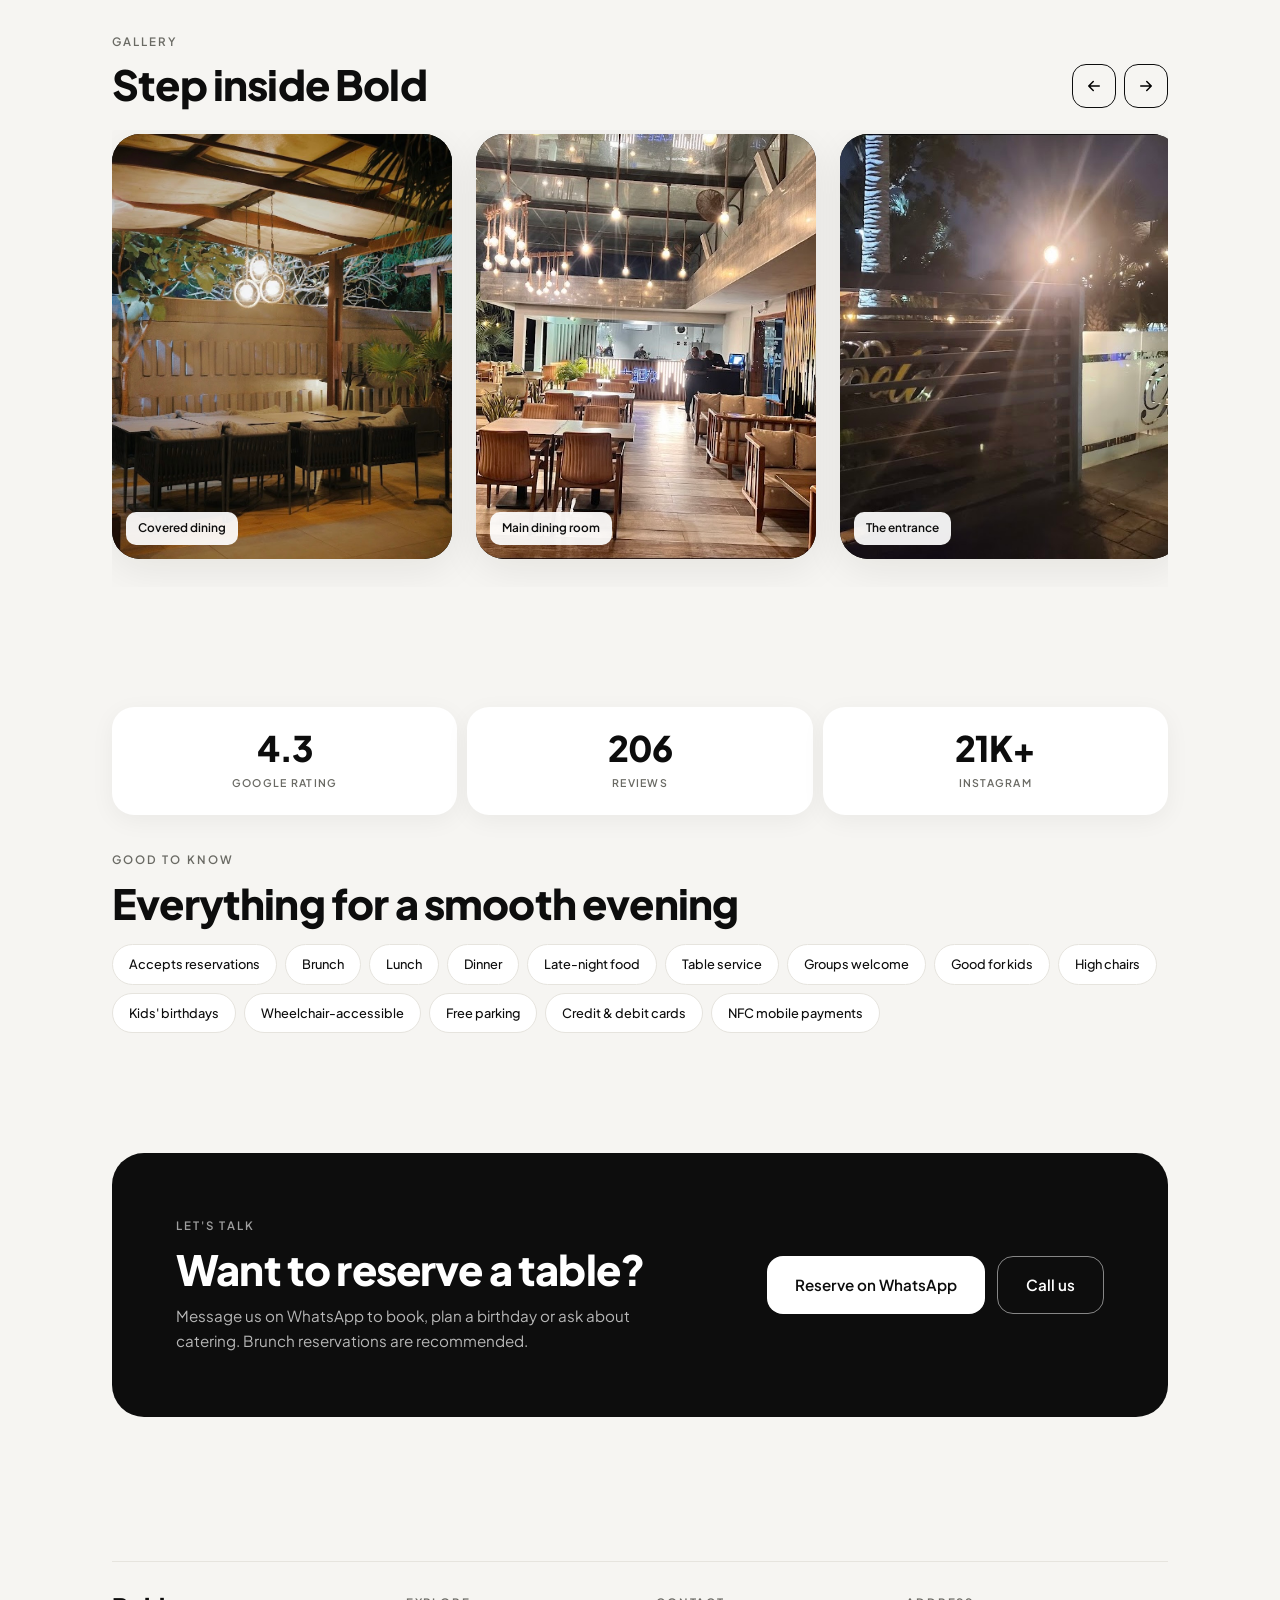
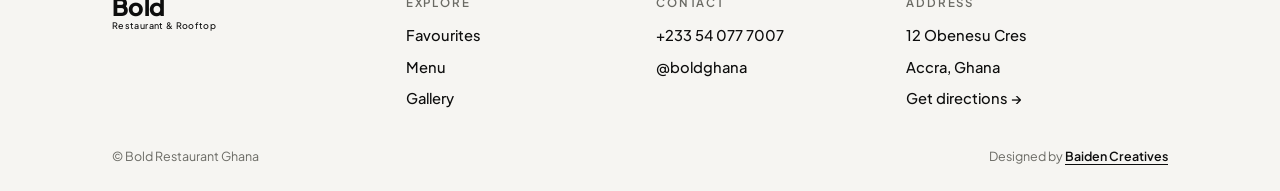
==== commit e92dba5e: "Cinematic full-bleed hero, mobile menu, and Baiden Creatives credit Co-Authored-By: Claude Sonnet 5." ====
--- a/index.html
+++ b/index.html
@@ -54,27 +54,71 @@
   .btn.ghost { background: transparent; color: var(--ink); box-shadow: none; border: 1.5px solid var(--ink); }
 
   /* Header */
-  header.top { position: sticky; top: 0; z-index: 40; background: rgba(246,245,242,.86); backdrop-filter: blur(14px); -webkit-backdrop-filter: blur(14px); }
-  header.top .wrap { display: flex; align-items: center; justify-content: space-between; height: 64px; }
-  .logo { font-weight: 800; font-size: 1.5rem; letter-spacing: -.03em; line-height: 1; }
-  .logo small { display: block; font-size: .56rem; font-weight: 500; letter-spacing: .04em; color: var(--muted); margin-top: 3px; }
+  .logo { font-weight: 800; font-size: 1.5rem; letter-spacing: -.03em; line-height: 1; display: block; }
+  .logo small { display: block; font-size: .56rem; font-weight: 500; letter-spacing: .04em; margin-top: 4px; }
+  header.top { position: fixed; inset: 0 0 auto 0; z-index: 70; color: #fff; transition: background .35s, color .35s, box-shadow .35s; }
+  header.top .wrap { display: flex; align-items: center; justify-content: space-between; height: 68px; }
+  header.top.solid { background: rgba(246,245,242,.9); color: var(--ink); backdrop-filter: blur(14px); -webkit-backdrop-filter: blur(14px); box-shadow: 0 1px 0 var(--line); }
+  body.menu-open header.top { background: transparent; color: #fff; box-shadow: none; backdrop-filter: none; -webkit-backdrop-filter: none; }
+  header.top .logo small { color: inherit; opacity: .7; }
   header.top nav { display: none; }
-  header.top .btn { padding: 11px 20px; min-height: 0; font-size: .82rem; border-radius: 12px; }
+  .head-actions { display: flex; align-items: center; gap: 10px; }
+  header.top .btn { padding: 11px 18px; min-height: 0; font-size: .8rem; border-radius: 12px; background: #fff; color: var(--ink); box-shadow: none; }
+  header.top.solid .btn { background: var(--ink); color: #fff; }
+  body.menu-open header.top .btn { background: #fff; color: var(--ink); }
+  .burger { width: 44px; height: 44px; border-radius: 14px; border: 1px solid currentColor; background: transparent; color: inherit; cursor: pointer; display: grid; place-content: center; opacity: .95; }
+  .burger i { display: block; width: 18px; height: 2px; background: currentColor; margin: 3px 0; transition: transform .3s; }
+  body.menu-open .burger i:first-child { transform: translateY(5px) rotate(45deg); }
+  body.menu-open .burger i:last-child { transform: translateY(-5px) rotate(-45deg); }
+
+  /* Full-screen menu (mobile) */
+  .menu-overlay { position: fixed; inset: 0; z-index: 60; background: #0b0b0a; color: #fff; display: flex; flex-direction: column; justify-content: center; padding: 90px 28px 40px; opacity: 0; visibility: hidden; transition: opacity .35s, visibility .35s; }
+  body.menu-open .menu-overlay { opacity: 1; visibility: visible; }
+  body.menu-open { overflow: hidden; }
+  .menu-overlay a.big { font-size: clamp(2.4rem, 11vw, 3.6rem); font-weight: 800; letter-spacing: -.03em; line-height: 1.25; display: block; opacity: 0; transform: translateY(18px); transition: opacity .5s, transform .5s; }
+  body.menu-open .menu-overlay a.big { opacity: 1; transform: none; }
+  body.menu-open .menu-overlay a.big:nth-child(2) { transition-delay: .06s; }
+  body.menu-open .menu-overlay a.big:nth-child(3) { transition-delay: .12s; }
+  body.menu-open .menu-overlay a.big:nth-child(4) { transition-delay: .18s; }
+  .menu-overlay .meta { margin-top: 36px; color: rgba(255,255,255,.62); font-size: .92rem; display: grid; gap: 6px; }
+  .menu-overlay .meta a { color: #fff; font-weight: 600; }
 
   /* Hero */
-  .hero { padding: 28px 0 24px; overflow: hidden; }
-  .hero .wrap { display: grid; gap: 28px; }
-  .hero h1 { font-size: clamp(2.5rem, 11vw, 4.6rem); margin-bottom: 16px; }
-  .hero p.lead { color: var(--muted); max-width: 440px; margin-bottom: 24px; }
-  .chips { display: flex; gap: 10px; flex-wrap: wrap; margin-top: 26px; }
-  .chip { background: var(--card); border-radius: 14px; padding: 10px 16px; font-size: .82rem; font-weight: 600; box-shadow: 0 6px 20px rgba(20,20,10,.07); }
-  .hero-art { position: relative; justify-self: center; width: min(86vw, 460px); aspect-ratio: 1; }
-  .hero-art .plate { width: 100%; height: 100% !important; object-fit: cover; border-radius: 50%; box-shadow: 0 30px 60px rgba(20,20,10,.28); border: 8px solid #fff; }
-  .hero-art .badge {
-    position: absolute; left: -2%; bottom: 8%; background: var(--card); border-radius: 18px;
-    padding: 12px 16px; box-shadow: var(--shadow); font-size: .8rem; line-height: 1.3;
-  }
-  .hero-art .badge b { display: block; font-size: 1.15rem; font-weight: 800; }
+  .hero { position: relative; min-height: 100vh; min-height: 100svh; display: flex; align-items: flex-end; color: #fff; background: #000; overflow: hidden; padding: 0; }
+  .slides, .slide { position: absolute; inset: 0; }
+  .slide { opacity: 0; transition: opacity 1.4s ease; }
+  .slide.active { opacity: 1; }
+  .slide img { width: 100%; height: 100%; object-fit: cover; transform: scale(1.12); transition: transform 9s ease-out; }
+  .slide.active img { transform: scale(1); }
+  .hero::after {
+    content: ""; position: absolute; inset: 0; pointer-events: none;
+    background:
+      linear-gradient(180deg, rgba(0,0,0,.62) 0%, rgba(0,0,0,.08) 30%, rgba(0,0,0,.34) 48%, rgba(0,0,0,.84) 80%, rgba(0,0,0,.94) 100%);
+  }
+  .hero-content { position: relative; z-index: 2; padding-top: 120px; padding-bottom: 34px; }
+  .kicker { display: inline-flex; align-items: center; gap: 10px; font-size: .66rem; font-weight: 600; letter-spacing: .18em; text-transform: uppercase; color: rgba(255,255,255,.85); margin-bottom: 18px; white-space: nowrap; }
+  .kicker::before { content: ""; width: 20px; flex: none; height: 1px; background: currentColor; }
+  .hero h1 { font-size: clamp(2.8rem, 13vw, 7.2rem); line-height: .98; letter-spacing: -.045em; margin-bottom: 18px; text-shadow: 0 2px 30px rgba(0,0,0,.35); }
+  .hero p.lead { color: rgba(255,255,255,.82); max-width: 460px; font-size: 1rem; margin-bottom: 26px; }
+  .rating-pill { display: inline-flex; align-items: center; gap: 10px; background: rgba(255,255,255,.14); border: 1px solid rgba(255,255,255,.22); backdrop-filter: blur(12px); -webkit-backdrop-filter: blur(12px); border-radius: 999px; padding: 8px 16px 8px 12px; font-size: .78rem; font-weight: 500; margin-bottom: 22px; }
+  .rating-pill b { font-weight: 800; }
+  .hero-ctas { display: grid; gap: 12px; margin-bottom: 28px; }
+  .hero .btn { width: 100%; background: #fff; color: var(--ink); box-shadow: 0 14px 34px rgba(0,0,0,.35); }
+  .hero .btn.glass { background: rgba(255,255,255,.12); color: #fff; border: 1px solid rgba(255,255,255,.35); backdrop-filter: blur(12px); -webkit-backdrop-filter: blur(12px); box-shadow: none; }
+  .hero-foot { display: flex; align-items: center; justify-content: space-between; gap: 16px; padding-top: 18px; border-top: 1px solid rgba(255,255,255,.2); }
+  .chips { display: flex; gap: 0 10px; flex-wrap: nowrap; white-space: nowrap; font-size: .7rem; font-weight: 600; letter-spacing: .02em; color: rgba(255,255,255,.85); }
+  .chips span + span::before { content: "·"; margin-right: 10px; opacity: .6; }
+  .pager { display: flex; gap: 4px; flex: none; }
+  .pager button { width: 18px; height: 22px; background: none; border: 0; cursor: pointer; position: relative; padding: 0; }
+  .pager button::after { content: ""; position: absolute; left: 0; right: 0; top: 10px; height: 2px; border-radius: 2px; background: rgba(255,255,255,.35); transition: background .3s; }
+  .pager button.on::after { background: #fff; }
+
+  /* Ribbon */
+  .ribbon { background: var(--ink); color: #fff; overflow: hidden; padding: 16px 0; }
+  .ribbon-track { display: flex; width: max-content; animation: slide 36s linear infinite; }
+  .ribbon span { font-size: .78rem; font-weight: 600; letter-spacing: .22em; text-transform: uppercase; white-space: nowrap; padding: 0 22px; opacity: .92; }
+  .ribbon span::after { content: "✦"; margin-left: 44px; opacity: .55; font-size: .7rem; }
+  @keyframes slide { to { transform: translateX(-50%); } }
 
   /* Favourites carousel */
   .intro { display: grid; gap: 10px; margin-bottom: 26px; }
@@ -148,7 +192,8 @@
   .foot h4 { font-size: .72rem; letter-spacing: .16em; text-transform: uppercase; color: var(--muted); margin-bottom: 12px; font-weight: 600; }
   .foot ul { list-style: none; display: grid; gap: 8px; font-size: .92rem; font-weight: 500; }
   .foot a:hover { text-decoration: underline; }
-  .copy { margin-top: 36px; font-size: .78rem; color: var(--muted); }
+  .copy { margin-top: 36px; font-size: .78rem; color: var(--muted); display: flex; flex-wrap: wrap; justify-content: space-between; gap: 8px 24px; }
+  .copy a { color: var(--ink); font-weight: 600; text-decoration: underline; text-underline-offset: 3px; }
 
   /* Mobile action bar */
   .dock {
@@ -159,6 +204,10 @@
   .dock a { display: flex; align-items: center; justify-content: center; gap: 8px; min-height: 48px; border-radius: 15px; color: #fff; font-size: .8rem; font-weight: 600; }
   .dock a.main { background: #fff; color: var(--ink); }
   .dock svg { width: 17px; height: 17px; flex: none; }
+
+  .js .dock { transform: translateY(160%); transition: transform .45s cubic-bezier(.2,.8,.2,1); }
+  .js body.past-hero .dock { transform: none; }
+  body.menu-open .dock { display: none; }
 
   /* Reveal */
   .js .reveal { opacity: 0; transform: translateY(22px); transition: opacity .8s ease, transform .8s ease; }
@@ -178,13 +227,16 @@
     body { padding-bottom: 0; }
     .dock { display: none; }
     section { padding: 96px 0; }
-    header.top .wrap { height: 80px; }
-    header.top nav { display: flex; gap: 36px; font-size: .9rem; font-weight: 600; }
-    header.top nav a { color: var(--muted); transition: color .2s; }
-    header.top nav a:hover { color: var(--ink); }
-    .hero { padding: 48px 0 40px; }
-    .hero .wrap { grid-template-columns: 1fr 1.05fr; align-items: center; gap: 56px; }
-    .hero-art { width: 100%; max-width: 540px; }
+    header.top .wrap { height: 84px; }
+    header.top nav { display: flex; gap: 38px; font-size: .88rem; font-weight: 600; }
+    header.top nav a { opacity: .8; transition: opacity .2s; }
+    header.top nav a:hover { opacity: 1; }
+    .burger, .menu-overlay { display: none; }
+    .hero-content { padding-bottom: 56px; }
+    .hero h1 { font-size: clamp(5rem, 9vw, 8.4rem); }
+    .hero p.lead { font-size: 1.1rem; }
+    .hero-ctas { grid-template-columns: auto auto; justify-content: start; }
+    .hero .btn { width: auto; min-width: 190px; }
     .intro { grid-template-columns: 1fr 1fr; align-items: start; gap: 48px; margin-bottom: 36px; }
     .rail { overflow: visible; flex-wrap: wrap; scroll-snap-type: none; padding: 4px 0 8px; margin: 0; gap: 24px; }
     .dish-card { width: calc((100% - 48px) / 3); max-width: none; }
@@ -201,13 +253,15 @@
     html { scroll-behavior: auto; }
     .js .reveal { opacity: 1; transform: none; transition: none; }
     .btn, .dish-card .go { transition: none; }
+    .slide img { transform: none !important; transition: none; }
+    .ribbon-track { animation: none; }
   }
 </style>
 </head>
 <body>
 <script>document.documentElement.classList.add('js')</script>
 
-<header class="top">
+<header class="top" id="header">
   <div class="wrap">
     <a class="logo" href="#top" aria-label="Bold Restaurant Ghana">Bold<small>Restaurant &amp; Rooftop</small></a>
     <nav aria-label="Primary">
@@ -216,31 +270,64 @@
       <a href="#gallery">Gallery</a>
       <a href="#visit">Visit</a>
     </nav>
-    <a class="btn" href="https://wa.me/233540777007?text=Hello%20Bold%2C%20I%27d%20like%20to%20reserve%20a%20table." target="_blank" rel="noopener">Reserve</a>
+    <div class="head-actions">
+      <a class="btn" href="https://wa.me/233540777007?text=Hello%20Bold%2C%20I%27d%20like%20to%20reserve%20a%20table." target="_blank" rel="noopener">Reserve</a>
+      <button class="burger" id="burger" type="button" aria-label="Open menu" aria-expanded="false" aria-controls="menu-overlay"><span><i></i><i></i></span></button>
+    </div>
   </div>
 </header>
+
+<div class="menu-overlay" id="menu-overlay">
+  <a class="big" href="#favourites">Favourites</a>
+  <a class="big" href="#menu">Menu</a>
+  <a class="big" href="#gallery">Gallery</a>
+  <a class="big" href="#visit">Visit &amp; reserve</a>
+  <div class="meta">
+    <span>12 Obenesu Cres, Accra</span>
+    <a href="tel:+233540777007">+233 54 077 7007</a>
+    <a href="https://www.instagram.com/boldghana/" target="_blank" rel="noopener">@boldghana</a>
+  </div>
+</div>
 
 <main id="top">
 
 <!-- HERO -->
 <section class="hero">
-  <div class="wrap">
-    <div>
-      <h1>Good food is waiting for you</h1>
-      <p class="lead">The restaurant your friends keep telling you about. Come dine, connect, and feel at home on our rooftop in Accra.</p>
-      <a class="btn" href="#menu">View menu
+  <div class="slides" aria-hidden="true">
+    <div class="slide active">
+      <picture><source media="(min-width:960px)" srcset="images/bar-sign.jpg"><img src="images/pendant-lounge.jpg" alt="" fetchpriority="high" style="object-position:50% 60%"></picture>
+    </div>
+    <div class="slide">
+      <picture><source media="(min-width:960px)" srcset="images/dining-room.jpg"><img src="images/cocktail.jpg" alt="" loading="lazy"></picture>
+    </div>
+    <div class="slide">
+      <picture><source media="(min-width:960px)" srcset="images/patio.jpg"><img src="images/sushi.jpg" alt="" loading="lazy"></picture>
+    </div>
+  </div>
+  <div class="wrap hero-content">
+    <span class="kicker">Accra · Rooftop · Bar</span>
+    <h1>Eat bold.<br>Feel at home.</h1>
+    <p class="lead">The restaurant your friends keep telling you about. Rooftop dining, great cocktails and plates worth the trip.</p>
+    <div class="rating-pill"><span>★</span><b>4.3</b><span>· 206 Google reviews</span></div>
+    <div class="hero-ctas">
+      <a class="btn" href="https://wa.me/233540777007?text=Hello%20Bold%2C%20I%27d%20like%20to%20reserve%20a%20table." target="_blank" rel="noopener">Reserve a table</a>
+      <a class="btn glass" href="#menu">View menu
         <svg viewBox="0 0 24 24" fill="none" stroke="currentColor" stroke-width="2" stroke-linecap="round" stroke-linejoin="round"><path d="M5 12h14M13 6l6 6-6 6"/></svg>
       </a>
-      <div class="chips" aria-label="Dining options">
-        <span class="chip">Brunch</span><span class="chip">Lunch</span><span class="chip">Dinner</span><span class="chip">Cocktails</span>
-      </div>
-    </div>
-    <div class="hero-art">
-      <img class="plate" src="images/seared-fish.jpg" width="828" height="605" alt="Seared fish on a green purée in a gold-rimmed bowl" fetchpriority="high">
-      <div class="badge"><b>★ 4.3</b>206 Google reviews</div>
-    </div>
-  </div>
-</section>
+    </div>
+    <div class="hero-foot">
+      <div class="chips" aria-label="Dining options"><span>Brunch</span><span>Lunch</span><span>Dinner</span><span>Cocktails</span></div>
+      <div class="pager" id="pager" aria-label="Hero photos"><button class="on" aria-label="Photo 1"></button><button aria-label="Photo 2"></button><button aria-label="Photo 3"></button></div>
+    </div>
+  </div>
+</section>
+
+<div class="ribbon" aria-hidden="true">
+  <div class="ribbon-track">
+    <span>Rooftop seating</span><span>Great cocktails</span><span>Brunch</span><span>Wine list</span><span>Late-night food</span><span>Halal</span><span>Vegan options</span><span>Dessert</span>
+    <span>Rooftop seating</span><span>Great cocktails</span><span>Brunch</span><span>Wine list</span><span>Late-night food</span><span>Halal</span><span>Vegan options</span><span>Dessert</span>
+  </div>
+</div>
 
 <!-- FAVOURITES -->
 <section id="favourites" style="padding-top:24px">
@@ -420,7 +507,7 @@
         <!-- TODO: add opening hours and confirm house number (Google says 12, WhatsApp says 11 Obenesu Cres). -->
       </div>
     </div>
-    <p class="copy">© Bold Restaurant Ghana</p>
+    <p class="copy"><span>© Bold Restaurant Ghana</span><span>Designed by <a href="https://baiden-creatives.vercel.app" target="_blank" rel="noopener">Baiden Creatives</a></span></p>
   </div>
 </footer>
 
@@ -434,6 +521,10 @@
 
 <script>
   (function () {
+    var reduced = window.matchMedia && matchMedia('(prefers-reduced-motion: reduce)').matches;
+    var body = document.body, header = document.getElementById('header'), hero = document.querySelector('.hero');
+
+    // Reveal on scroll
     var els = document.querySelectorAll('.reveal');
     if ('IntersectionObserver' in window) {
       var io = new IntersectionObserver(function (entries) {
@@ -442,10 +533,39 @@
       els.forEach(function (e) { io.observe(e); });
     } else { els.forEach(function (e) { e.classList.add('in'); }); }
 
+    // Header + dock state
+    function onScroll() {
+      var h = hero.offsetHeight, y = window.scrollY;
+      header.classList.toggle('solid', y > h - 90);
+      body.classList.toggle('past-hero', y > h * 0.55);
+    }
+    onScroll(); window.addEventListener('scroll', onScroll, { passive: true });
+
+    // Hero slideshow
+    var slides = [].slice.call(document.querySelectorAll('.slide')), bars = [].slice.call(document.querySelectorAll('#pager button')), i = 0, timer;
+    function show(n) {
+      slides[i].classList.remove('active'); bars[i].classList.remove('on');
+      i = (n + slides.length) % slides.length;
+      slides[i].classList.add('active'); bars[i].classList.add('on');
+      var img = slides[i].querySelector('img'); if (img) img.loading = 'eager';
+    }
+    if (!reduced) timer = setInterval(function () { show(i + 1); }, 5500);
+    bars.forEach(function (b, n) { b.addEventListener('click', function () { show(n); clearInterval(timer); }); });
+
+    // Mobile menu
+    var burger = document.getElementById('burger');
+    function setMenu(open) {
+      body.classList.toggle('menu-open', open);
+      burger.setAttribute('aria-expanded', open); burger.setAttribute('aria-label', open ? 'Close menu' : 'Open menu');
+    }
+    burger.addEventListener('click', function () { setMenu(!body.classList.contains('menu-open')); });
+    document.querySelectorAll('.menu-overlay a').forEach(function (a) { a.addEventListener('click', function () { setMenu(false); }); });
+    document.addEventListener('keydown', function (e) { if (e.key === 'Escape') setMenu(false); });
+
+    // Gallery arrows
     var rail = document.getElementById('rail');
-    function step(dir) { rail.scrollBy({ left: dir * 360, behavior: 'smooth' }); }
-    document.getElementById('prev').addEventListener('click', function () { step(-1); });
-    document.getElementById('next').addEventListener('click', function () { step(1); });
+    document.getElementById('prev').addEventListener('click', function () { rail.scrollBy({ left: -360, behavior: 'smooth' }); });
+    document.getElementById('next').addEventListener('click', function () { rail.scrollBy({ left: 360, behavior: 'smooth' }); });
   })();
 </script>
 </body>
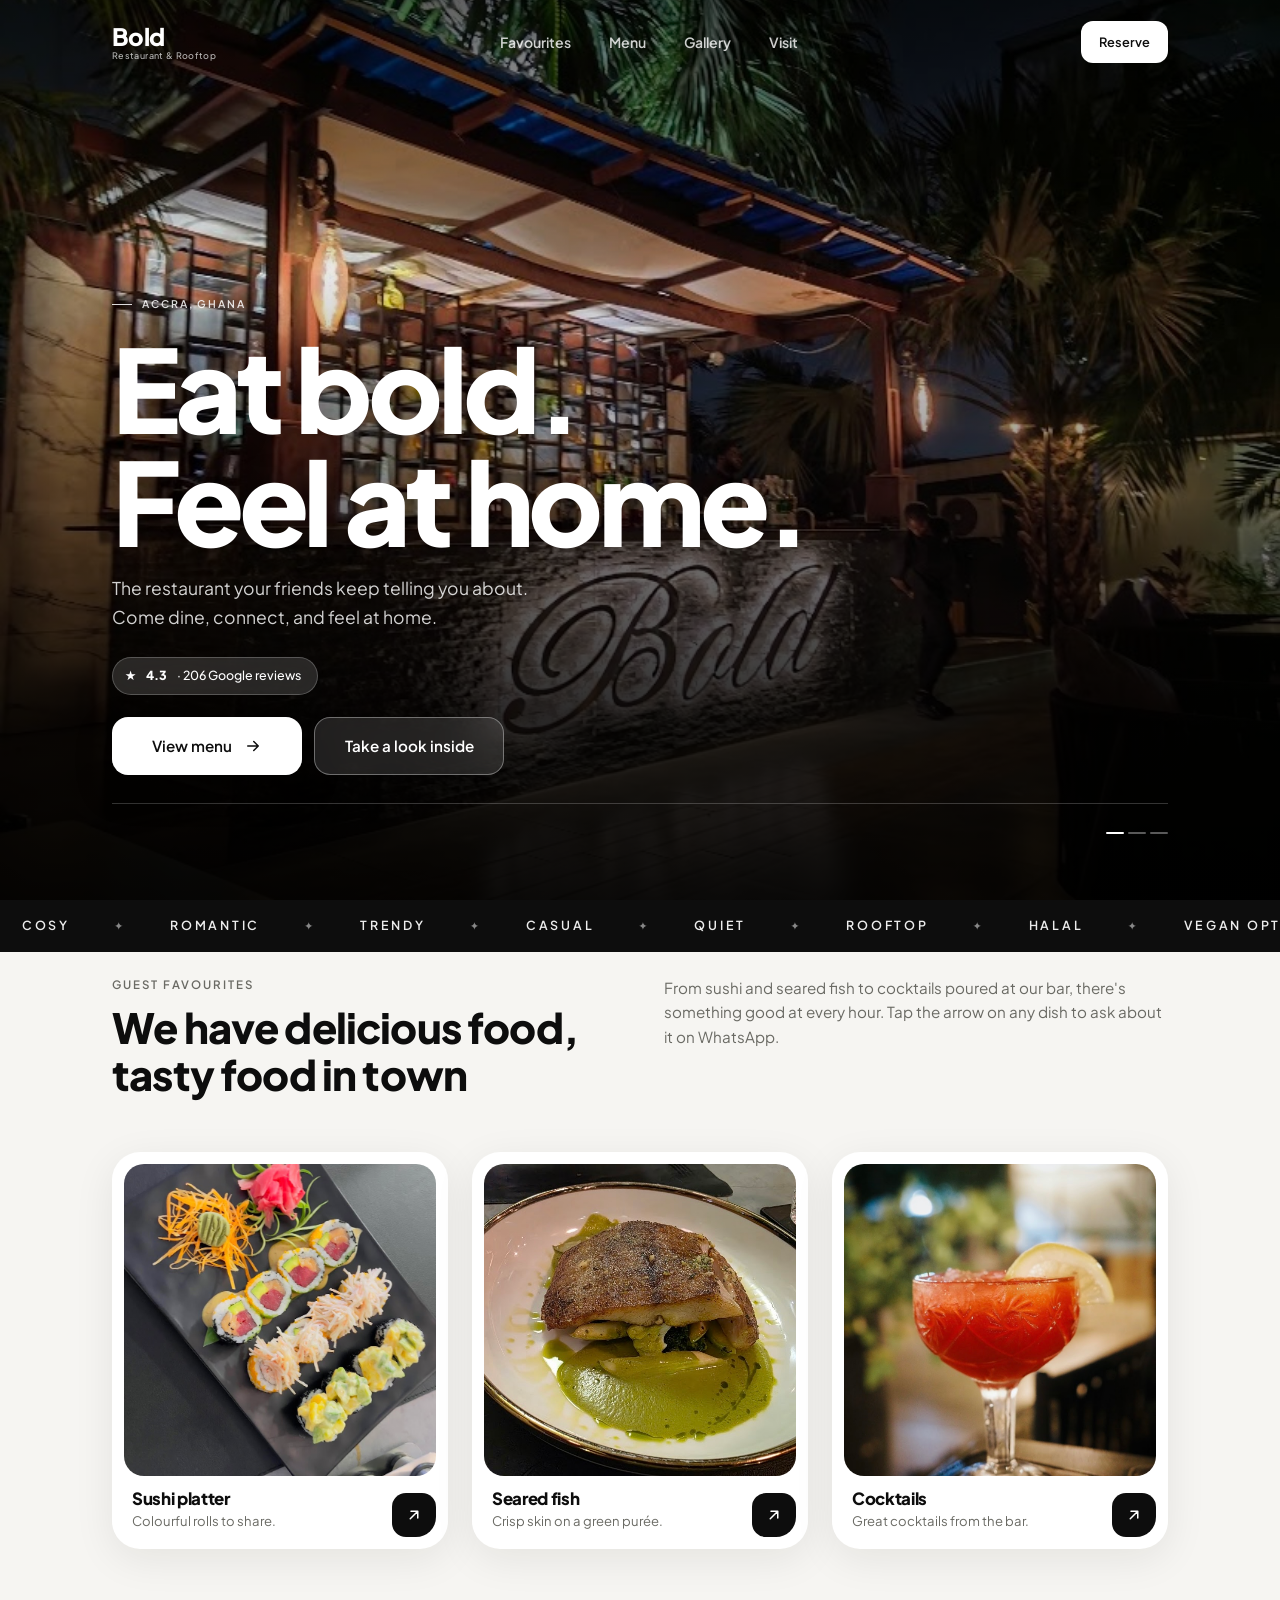
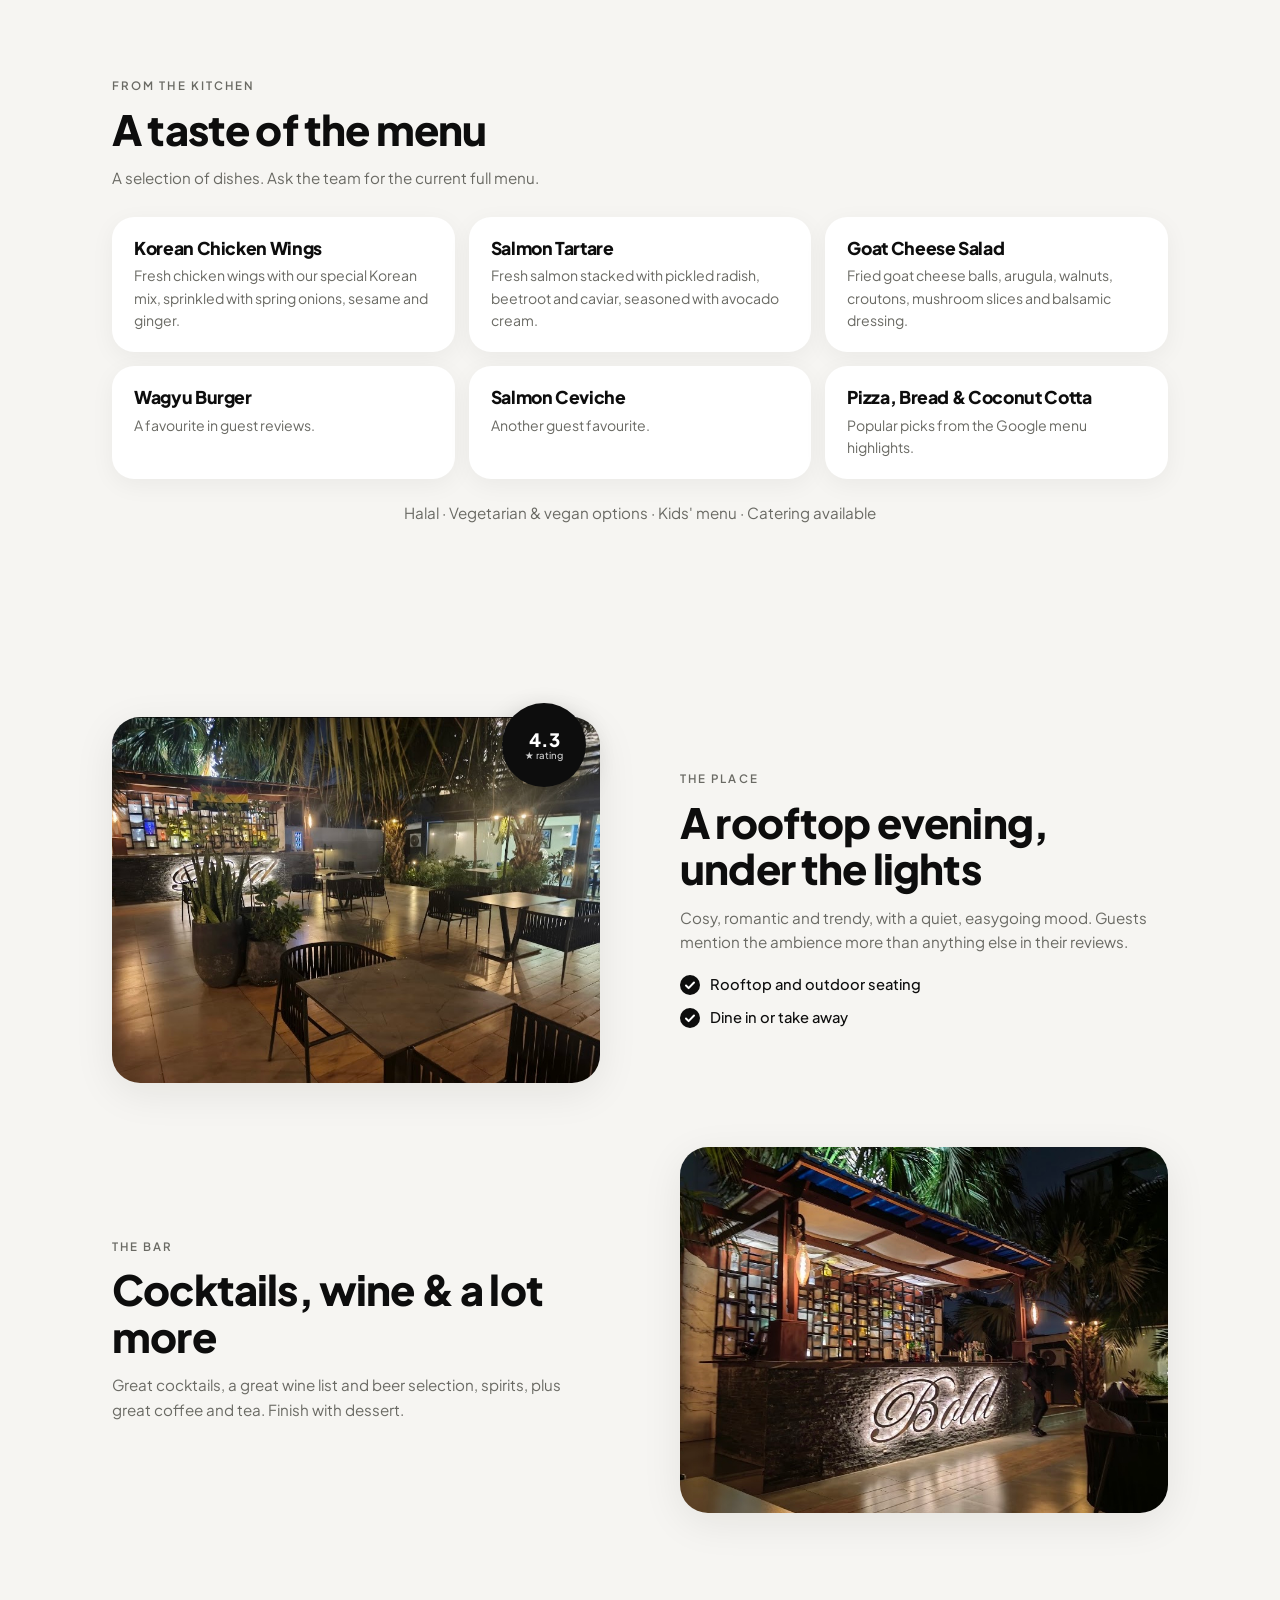
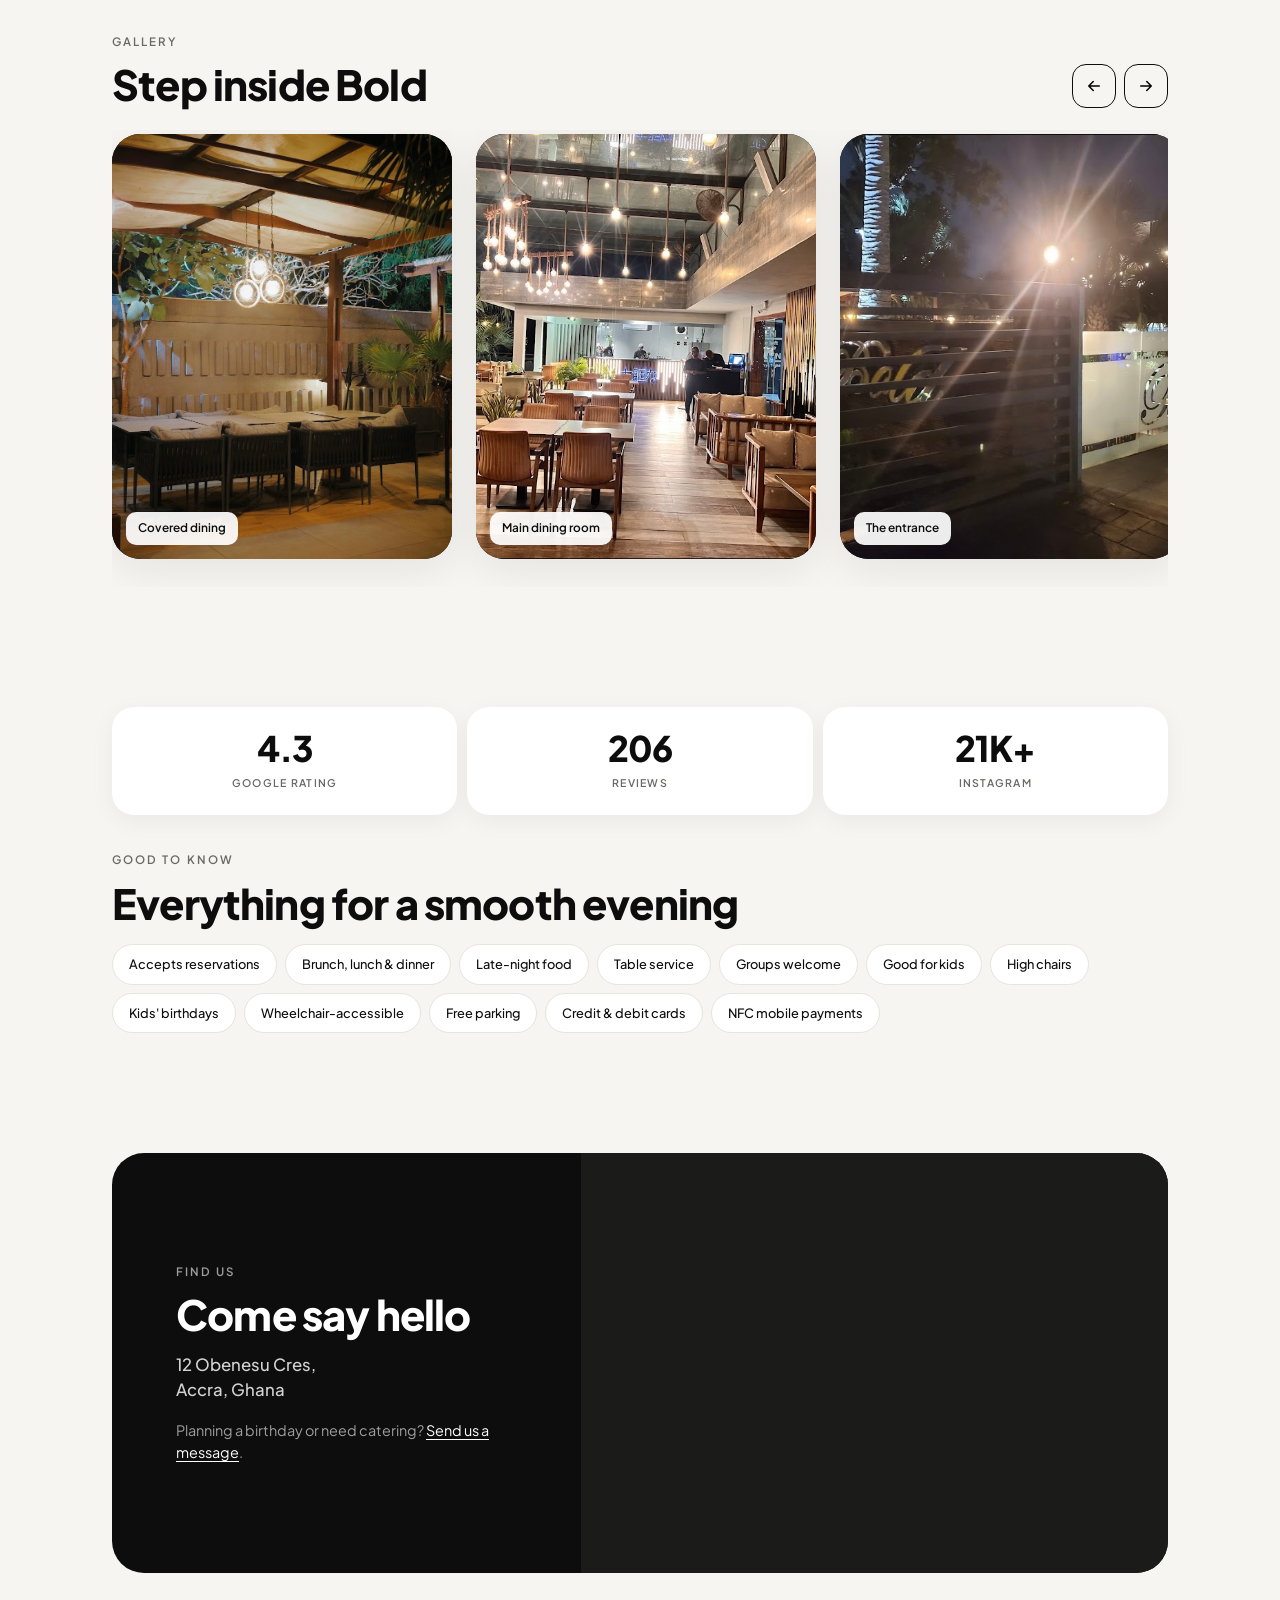
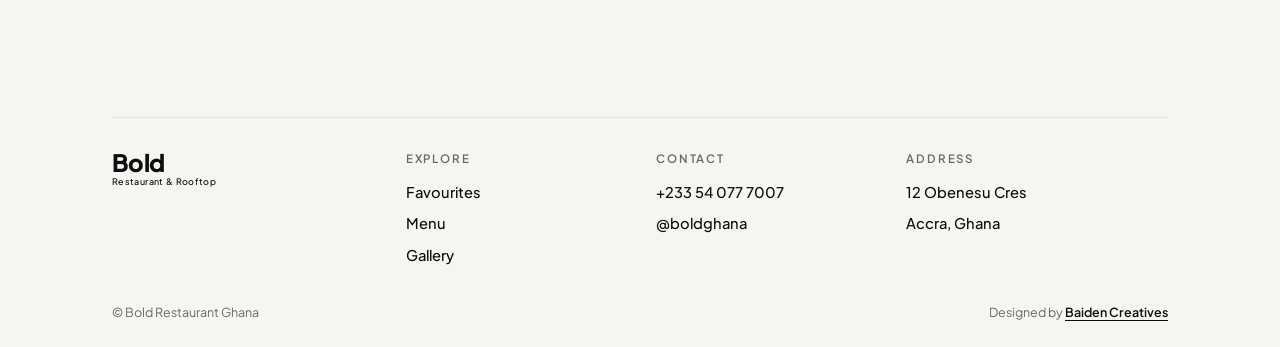
==== commit 84f1ef33: "Full-screen hero, single Reserve button, de-duplicate copy, add map section Co-Authored-By: Claude S" ====
--- a/index.html
+++ b/index.html
@@ -4,7 +4,7 @@
 <meta charset="utf-8">
 <meta name="viewport" content="width=device-width, initial-scale=1, viewport-fit=cover">
 <title>Bold Restaurant Ghana | Rooftop Dining &amp; Cocktails in Accra</title>
-<meta name="description" content="Bold Restaurant Ghana, Obenesu Cres, Accra. Rooftop seating, cocktails, brunch, lunch, dinner and late-night plates. Reserve on WhatsApp.">
+<meta name="description" content="Bold Restaurant Ghana, Obenesu Cres, Accra. Rooftop seating, cocktails, brunch, lunch, dinner and late-night plates.">
 <meta name="theme-color" content="#f6f5f2">
 <meta property="og:title" content="Bold Restaurant Ghana">
 <meta property="og:description" content="The restaurant your friends keep telling you about. Come dine, connect, and feel at home.">
@@ -84,7 +84,7 @@
   .menu-overlay .meta a { color: #fff; font-weight: 600; }
 
   /* Hero */
-  .hero { position: relative; min-height: 100vh; min-height: 100svh; display: flex; align-items: flex-end; color: #fff; background: #000; overflow: hidden; padding: 0; }
+  .hero { position: relative; height: 100vh; height: 100dvh; min-height: 540px; display: flex; align-items: flex-end; color: #fff; background: #000; overflow: hidden; padding: 0; }
   .slides, .slide { position: absolute; inset: 0; }
   .slide { opacity: 0; transition: opacity 1.4s ease; }
   .slide.active { opacity: 1; }
@@ -105,13 +105,21 @@
   .hero-ctas { display: grid; gap: 12px; margin-bottom: 28px; }
   .hero .btn { width: 100%; background: #fff; color: var(--ink); box-shadow: 0 14px 34px rgba(0,0,0,.35); }
   .hero .btn.glass { background: rgba(255,255,255,.12); color: #fff; border: 1px solid rgba(255,255,255,.35); backdrop-filter: blur(12px); -webkit-backdrop-filter: blur(12px); box-shadow: none; }
-  .hero-foot { display: flex; align-items: center; justify-content: space-between; gap: 16px; padding-top: 18px; border-top: 1px solid rgba(255,255,255,.2); }
-  .chips { display: flex; gap: 0 10px; flex-wrap: nowrap; white-space: nowrap; font-size: .7rem; font-weight: 600; letter-spacing: .02em; color: rgba(255,255,255,.85); }
-  .chips span + span::before { content: "·"; margin-right: 10px; opacity: .6; }
+  .hero-foot { display: flex; align-items: center; justify-content: flex-end; gap: 16px; padding-top: 18px; border-top: 1px solid rgba(255,255,255,.2); }
   .pager { display: flex; gap: 4px; flex: none; }
   .pager button { width: 18px; height: 22px; background: none; border: 0; cursor: pointer; position: relative; padding: 0; }
   .pager button::after { content: ""; position: absolute; left: 0; right: 0; top: 10px; height: 2px; border-radius: 2px; background: rgba(255,255,255,.35); transition: background .3s; }
   .pager button.on::after { background: #fff; }
+
+  @media (max-height: 720px) {
+    .hero-content { padding-top: 96px; padding-bottom: 22px; }
+    .hero h1 { font-size: clamp(2.3rem, 11vw, 3.4rem); margin-bottom: 12px; }
+    .hero p.lead { display: none; }
+    .kicker { margin-bottom: 12px; }
+    .rating-pill { margin-bottom: 16px; }
+    .hero-ctas { gap: 10px; margin-bottom: 18px; }
+    .hero .btn { min-height: 48px; padding: 13px 24px; }
+  }
 
   /* Ribbon */
   .ribbon { background: var(--ink); color: #fff; overflow: hidden; padding: 16px 0; }
@@ -176,15 +184,17 @@
   .tags { display: flex; flex-wrap: wrap; gap: 8px; margin-top: 18px; }
   .tags span { background: var(--card); border: 1px solid var(--line); border-radius: 999px; padding: 9px 16px; font-size: .8rem; font-weight: 500; }
 
-  /* Reserve CTA */
-  .reserve { padding-top: 24px; }
-  .reserve .box { background: var(--ink); color: #fff; border-radius: 32px; padding: 36px 26px; display: grid; gap: 22px; }
-  .reserve .eyebrow { color: rgba(255,255,255,.6); }
-  .reserve h2 { margin-bottom: 0; }
-  .reserve p { color: rgba(255,255,255,.7); font-size: .95rem; }
-  .reserve .btn { background: #fff; color: var(--ink); box-shadow: none; justify-self: start; }
-  .reserve .btn.ghost { background: transparent; color: #fff; border-color: rgba(255,255,255,.5); }
-  .reserve .actions { display: flex; flex-wrap: wrap; gap: 12px; }
+  /* Visit */
+  .visit { padding-top: 24px; }
+  .visit-box { background: var(--ink); color: #fff; border-radius: 32px; overflow: hidden; display: grid; }
+  .visit-copy { padding: 36px 26px 28px; }
+  .visit .eyebrow { color: rgba(255,255,255,.6); }
+  .visit h2 { margin-bottom: 14px; }
+  .visit p { color: rgba(255,255,255,.82); font-size: 1.05rem; font-weight: 500; line-height: 1.5; }
+  .visit p.note a { color: #fff; text-decoration: underline; text-underline-offset: 3px; }
+  .visit p.note { margin-top: 18px; font-size: .9rem; font-weight: 400; color: rgba(255,255,255,.6); }
+  .map { min-height: 280px; background: #1b1b19; }
+  .map iframe { width: 100%; height: 100%; min-height: 280px; border: 0; display: block; filter: grayscale(.25) contrast(1.05); }
 
   /* Footer */
   footer { padding: 48px 0 24px; }
@@ -246,8 +256,9 @@
     .arrows { display: flex; }
     .rail.scroll { overflow-x: auto; flex-wrap: nowrap; scroll-snap-type: x mandatory; padding-bottom: 28px; }
     .shot { width: 340px; }
-    .reserve .box { grid-template-columns: 1.3fr 1fr; align-items: center; padding: 64px; gap: 40px; }
-    .reserve .actions { justify-content: flex-end; }
+    .visit-box { grid-template-columns: 1fr 1.25fr; }
+    .visit-copy { padding: 64px; align-self: center; }
+    .map, .map iframe { min-height: 420px; }
   }
   @media (prefers-reduced-motion: reduce) {
     html { scroll-behavior: auto; }
@@ -281,12 +292,8 @@
   <a class="big" href="#favourites">Favourites</a>
   <a class="big" href="#menu">Menu</a>
   <a class="big" href="#gallery">Gallery</a>
-  <a class="big" href="#visit">Visit &amp; reserve</a>
-  <div class="meta">
-    <span>12 Obenesu Cres, Accra</span>
-    <a href="tel:+233540777007">+233 54 077 7007</a>
-    <a href="https://www.instagram.com/boldghana/" target="_blank" rel="noopener">@boldghana</a>
-  </div>
+  <a class="big" href="#visit">Find us</a>
+  <div class="meta"><span>Accra, Ghana</span></div>
 </div>
 
 <main id="top">
@@ -305,18 +312,18 @@
     </div>
   </div>
   <div class="wrap hero-content">
-    <span class="kicker">Accra · Rooftop · Bar</span>
+    <span class="kicker">Accra, Ghana</span>
     <h1>Eat bold.<br>Feel at home.</h1>
-    <p class="lead">The restaurant your friends keep telling you about. Rooftop dining, great cocktails and plates worth the trip.</p>
+    <p class="lead">The restaurant your friends keep telling you about. Come dine, connect, and feel at home.</p>
     <div class="rating-pill"><span>★</span><b>4.3</b><span>· 206 Google reviews</span></div>
     <div class="hero-ctas">
-      <a class="btn" href="https://wa.me/233540777007?text=Hello%20Bold%2C%20I%27d%20like%20to%20reserve%20a%20table." target="_blank" rel="noopener">Reserve a table</a>
-      <a class="btn glass" href="#menu">View menu
+      <a class="btn" href="#menu">View menu
         <svg viewBox="0 0 24 24" fill="none" stroke="currentColor" stroke-width="2" stroke-linecap="round" stroke-linejoin="round"><path d="M5 12h14M13 6l6 6-6 6"/></svg>
       </a>
+      <a class="btn glass" href="#gallery">Take a look inside</a>
     </div>
     <div class="hero-foot">
-      <div class="chips" aria-label="Dining options"><span>Brunch</span><span>Lunch</span><span>Dinner</span><span>Cocktails</span></div>
+
       <div class="pager" id="pager" aria-label="Hero photos"><button class="on" aria-label="Photo 1"></button><button aria-label="Photo 2"></button><button aria-label="Photo 3"></button></div>
     </div>
   </div>
@@ -324,8 +331,8 @@
 
 <div class="ribbon" aria-hidden="true">
   <div class="ribbon-track">
-    <span>Rooftop seating</span><span>Great cocktails</span><span>Brunch</span><span>Wine list</span><span>Late-night food</span><span>Halal</span><span>Vegan options</span><span>Dessert</span>
-    <span>Rooftop seating</span><span>Great cocktails</span><span>Brunch</span><span>Wine list</span><span>Late-night food</span><span>Halal</span><span>Vegan options</span><span>Dessert</span>
+    <span>Cosy</span><span>Romantic</span><span>Trendy</span><span>Casual</span><span>Quiet</span><span>Rooftop</span><span>Halal</span><span>Vegan options</span>
+    <span>Cosy</span><span>Romantic</span><span>Trendy</span><span>Casual</span><span>Quiet</span><span>Rooftop</span><span>Halal</span><span>Vegan options</span>
   </div>
 </div>
 
@@ -394,7 +401,6 @@
         <ul class="ticks">
           <li>Rooftop and outdoor seating</li>
           <li>Dine in or take away</li>
-          <li>Brunch reservations recommended</li>
         </ul>
       </div>
     </div>
@@ -407,11 +413,6 @@
         <span class="eyebrow">The bar</span>
         <h2>Cocktails, wine &amp; a lot more</h2>
         <p class="muted">Great cocktails, a great wine list and beer selection, spirits, plus great coffee and tea. Finish with dessert.</p>
-        <ul class="ticks">
-          <li>Great cocktails and wine list</li>
-          <li>Coffee, tea and dessert</li>
-          <li>Late-night food</li>
-        </ul>
       </div>
     </div>
   </div>
@@ -452,7 +453,7 @@
       <span class="eyebrow">Good to know</span>
       <h2>Everything for a smooth evening</h2>
       <div class="tags">
-        <span>Accepts reservations</span><span>Brunch</span><span>Lunch</span><span>Dinner</span>
+        <span>Accepts reservations</span><span>Brunch, lunch &amp; dinner</span>
         <span>Late-night food</span><span>Table service</span><span>Groups welcome</span>
         <span>Good for kids</span><span>High chairs</span><span>Kids' birthdays</span>
         <span>Wheelchair-accessible</span><span>Free parking</span>
@@ -462,18 +463,19 @@
   </div>
 </section>
 
-<!-- RESERVE -->
-<section class="reserve" id="visit">
-  <div class="wrap">
-    <div class="box reveal">
-      <div>
-        <span class="eyebrow">Let's talk</span>
-        <h2>Want to reserve a table?</h2>
-        <p style="margin-top:12px">Message us on WhatsApp to book, plan a birthday or ask about catering. Brunch reservations are recommended.</p>
-      </div>
-      <div class="actions">
-        <a class="btn" href="https://wa.me/233540777007?text=Hello%20Bold%2C%20I%27d%20like%20to%20reserve%20a%20table." target="_blank" rel="noopener">Reserve on WhatsApp</a>
-        <a class="btn ghost" href="tel:+233540777007">Call us</a>
+<!-- VISIT -->
+<section class="visit" id="visit">
+  <div class="wrap">
+    <div class="visit-box reveal">
+      <div class="visit-copy">
+        <span class="eyebrow">Find us</span>
+        <h2>Come say hello</h2>
+        <p>12 Obenesu Cres,<br>Accra, Ghana</p>
+        <p class="note">Planning a birthday or need catering? <a href="https://wa.me/233540777007?text=Hello%20Bold%2C%20I%27d%20like%20to%20ask%20about%20catering." target="_blank" rel="noopener">Send us a message</a>.</p>
+      </div>
+      <div class="map">
+        <iframe title="Map to Bold Restaurant Ghana" loading="lazy" referrerpolicy="no-referrer-when-downgrade"
+          src="https://www.google.com/maps?q=Bold+Restaurant+Obenesu+Cres+Accra&amp;output=embed"></iframe>
       </div>
     </div>
   </div>
@@ -502,7 +504,6 @@
         <h4>Address</h4>
         <ul>
           <li>12 Obenesu Cres</li><li>Accra, Ghana</li>
-          <li><a href="https://www.google.com/maps/search/?api=1&amp;query=Bold+Restaurant+12+Obenesu+Cres+Accra" target="_blank" rel="noopener">Get directions →</a></li>
         </ul>
         <!-- TODO: add opening hours and confirm house number (Google says 12, WhatsApp says 11 Obenesu Cres). -->
       </div>
@@ -513,10 +514,9 @@
 
 <!-- Mobile action bar -->
 <nav class="dock" aria-label="Quick actions">
-  <a class="main" href="https://wa.me/233540777007?text=Hello%20Bold%2C%20I%27d%20like%20to%20reserve%20a%20table." target="_blank" rel="noopener">
-    <svg viewBox="0 0 24 24" fill="none" stroke="currentColor" stroke-width="2" stroke-linecap="round" stroke-linejoin="round"><rect x="3" y="5" width="18" height="16" rx="3"/><path d="M8 3v4M16 3v4M3 10h18"/></svg>Reserve</a>
+  <a class="main" href="#menu"><svg viewBox="0 0 24 24" fill="none" stroke="currentColor" stroke-width="2" stroke-linecap="round" stroke-linejoin="round"><path d="M4 6h16M4 12h16M4 18h10"/></svg>Menu</a>
   <a href="tel:+233540777007"><svg viewBox="0 0 24 24" fill="none" stroke="currentColor" stroke-width="2" stroke-linecap="round" stroke-linejoin="round"><path d="M22 16.9v3a2 2 0 0 1-2.2 2 19.8 19.8 0 0 1-8.6-3.1 19.5 19.5 0 0 1-6-6A19.8 19.8 0 0 1 2.1 4.2 2 2 0 0 1 4.1 2h3a2 2 0 0 1 2 1.7c.1 1 .4 1.9.7 2.8a2 2 0 0 1-.5 2.1L8.1 9.9a16 16 0 0 0 6 6l1.3-1.3a2 2 0 0 1 2.1-.4c.9.3 1.8.6 2.8.7a2 2 0 0 1 1.7 2z"/></svg>Call</a>
-  <a href="https://www.google.com/maps/search/?api=1&amp;query=Bold+Restaurant+12+Obenesu+Cres+Accra" target="_blank" rel="noopener"><svg viewBox="0 0 24 24" fill="none" stroke="currentColor" stroke-width="2" stroke-linecap="round" stroke-linejoin="round"><path d="M12 22s7-6.2 7-12a7 7 0 1 0-14 0c0 5.8 7 12 7 12z"/><circle cx="12" cy="10" r="2.5"/></svg>Map</a>
+  <a href="https://www.google.com/maps/search/?api=1&amp;query=Bold+Restaurant+12+Obenesu+Cres+Accra" target="_blank" rel="noopener"><svg viewBox="0 0 24 24" fill="none" stroke="currentColor" stroke-width="2" stroke-linecap="round" stroke-linejoin="round"><path d="M12 22s7-6.2 7-12a7 7 0 1 0-14 0c0 5.8 7 12 7 12z"/><circle cx="12" cy="10" r="2.5"/></svg>Directions</a>
 </nav>
 
 <script>
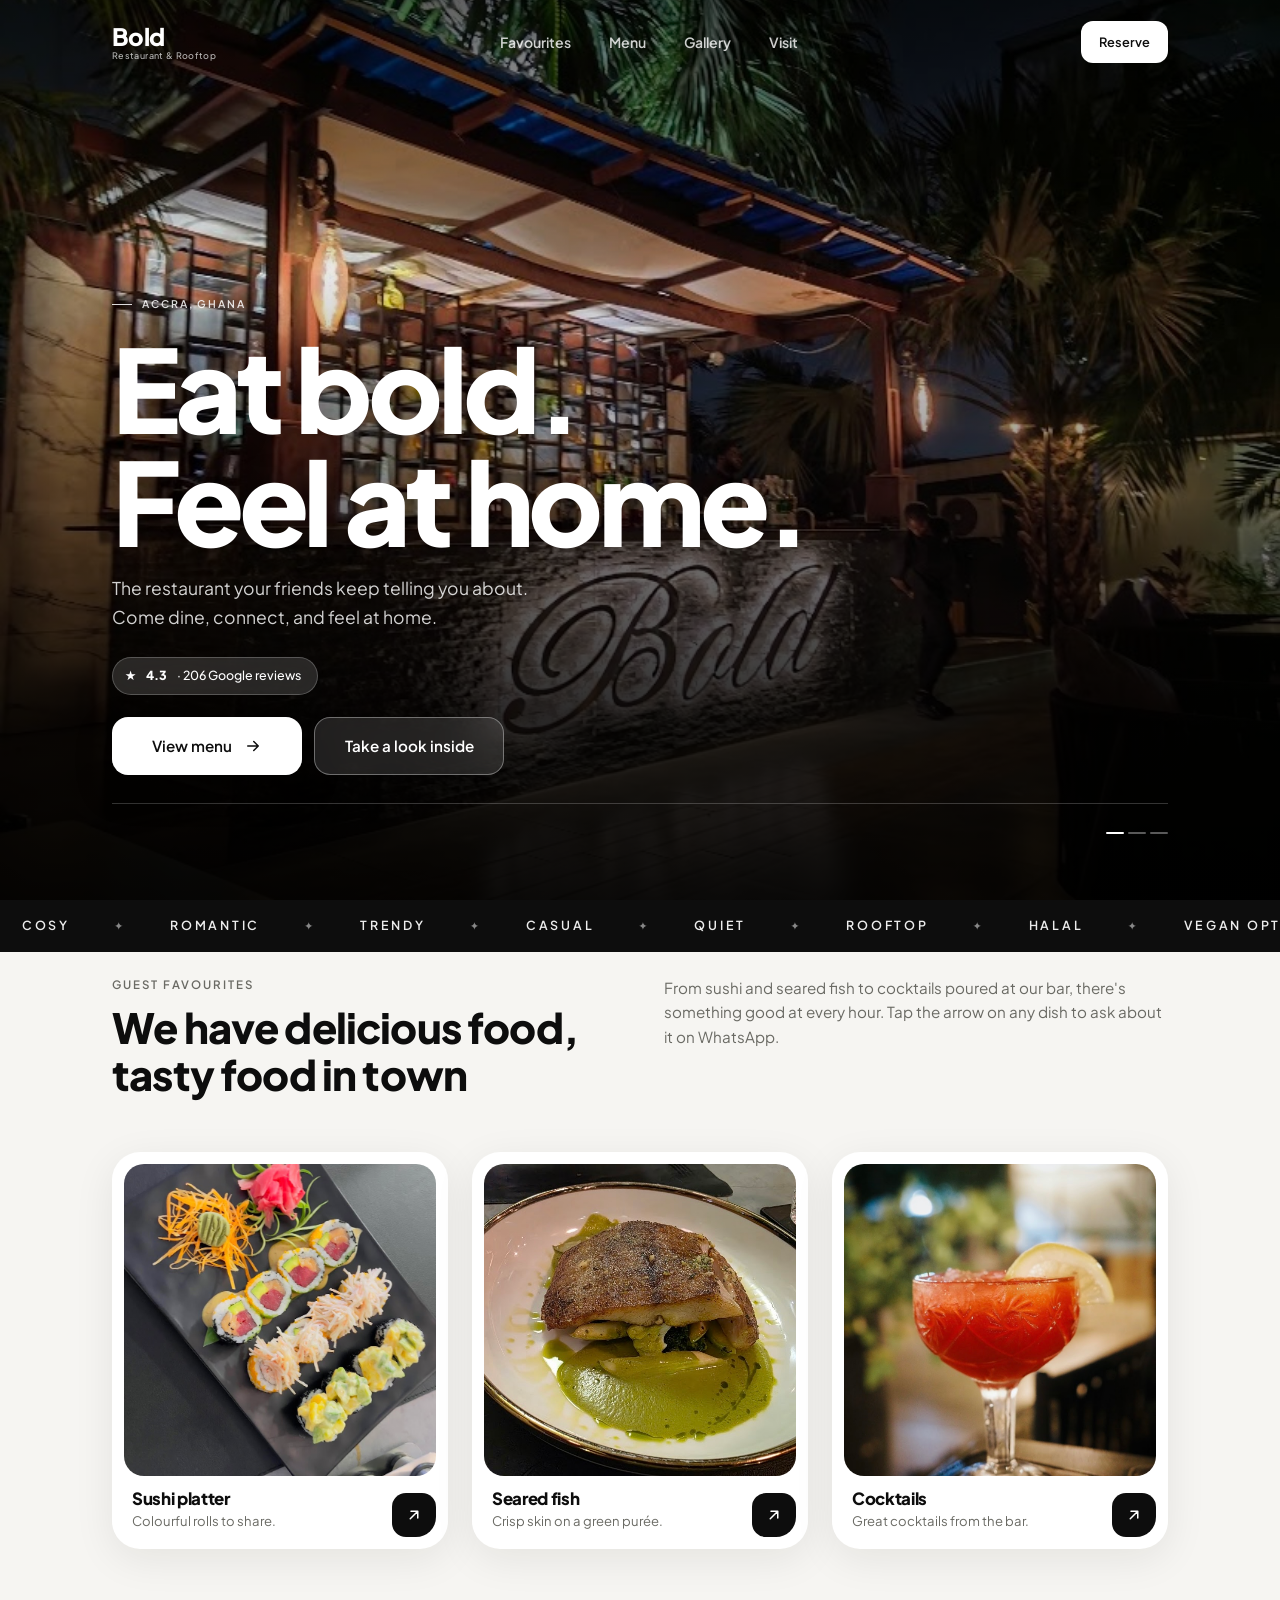
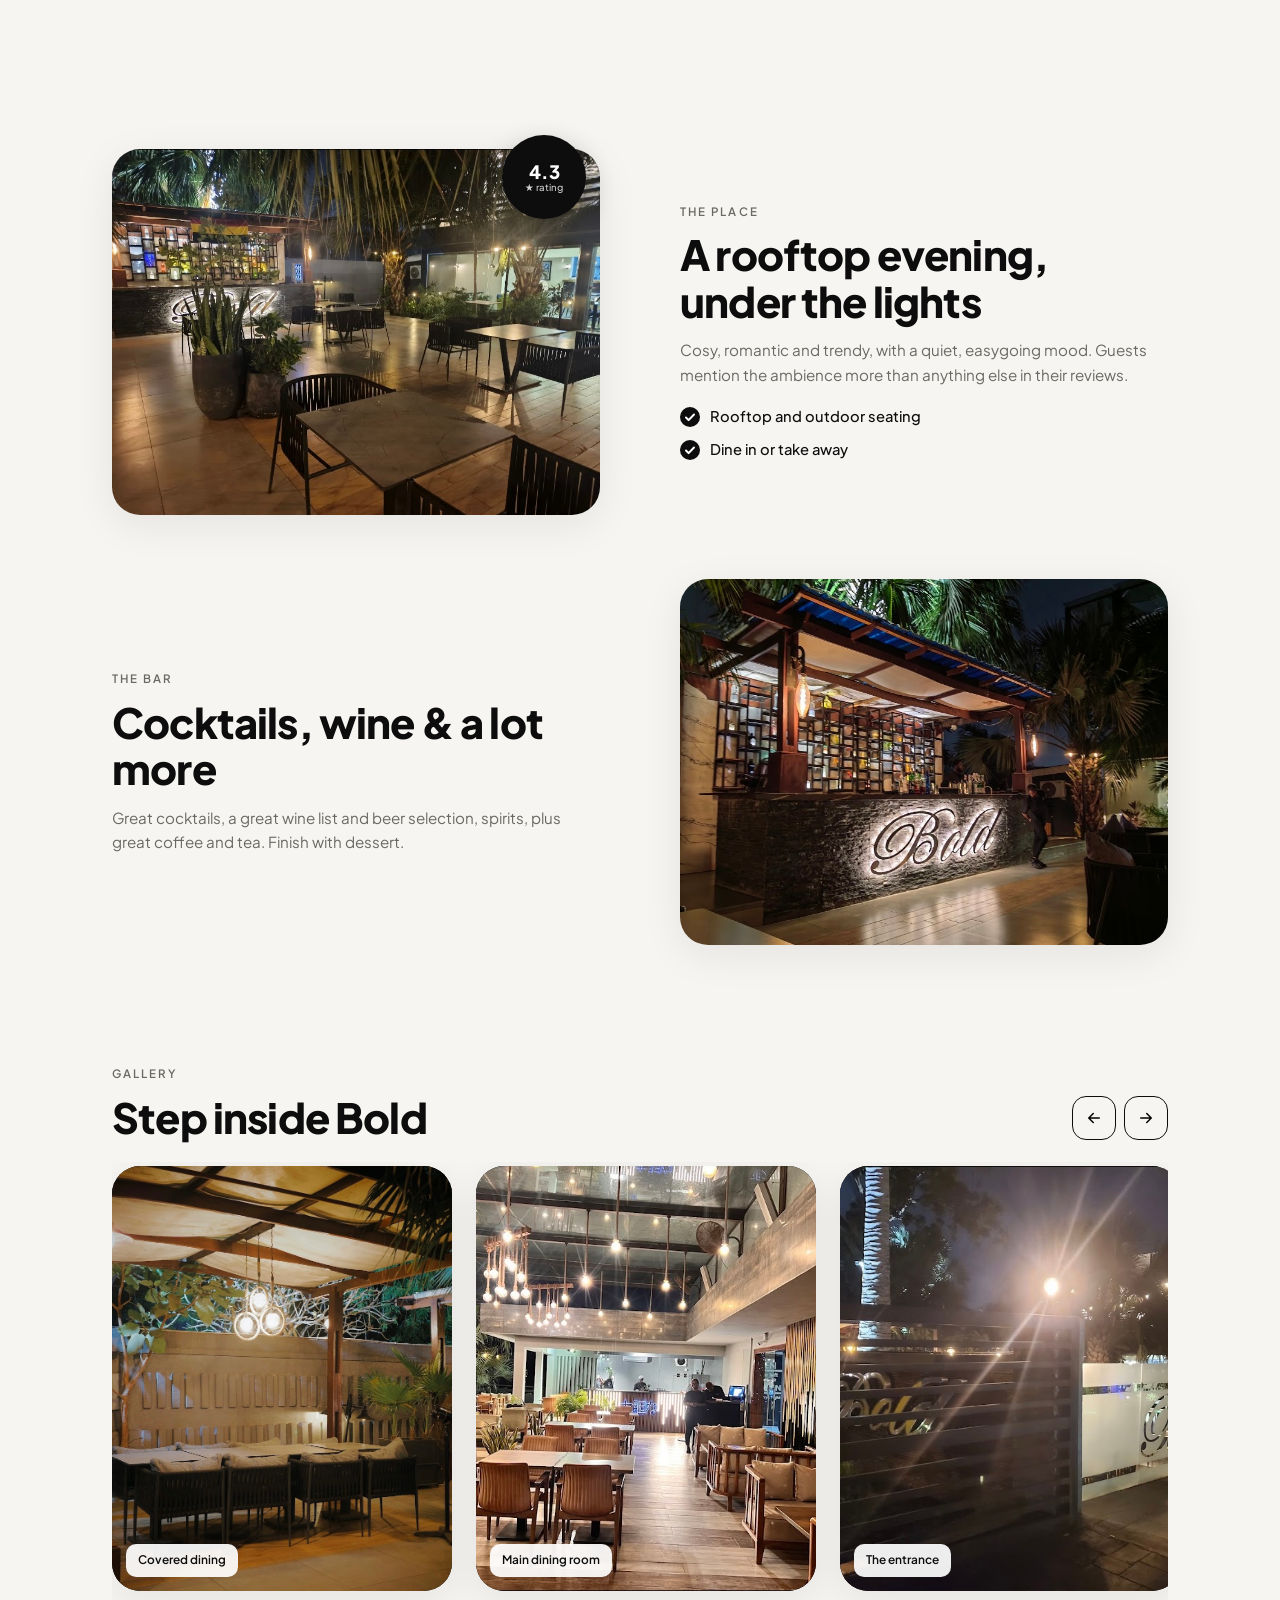
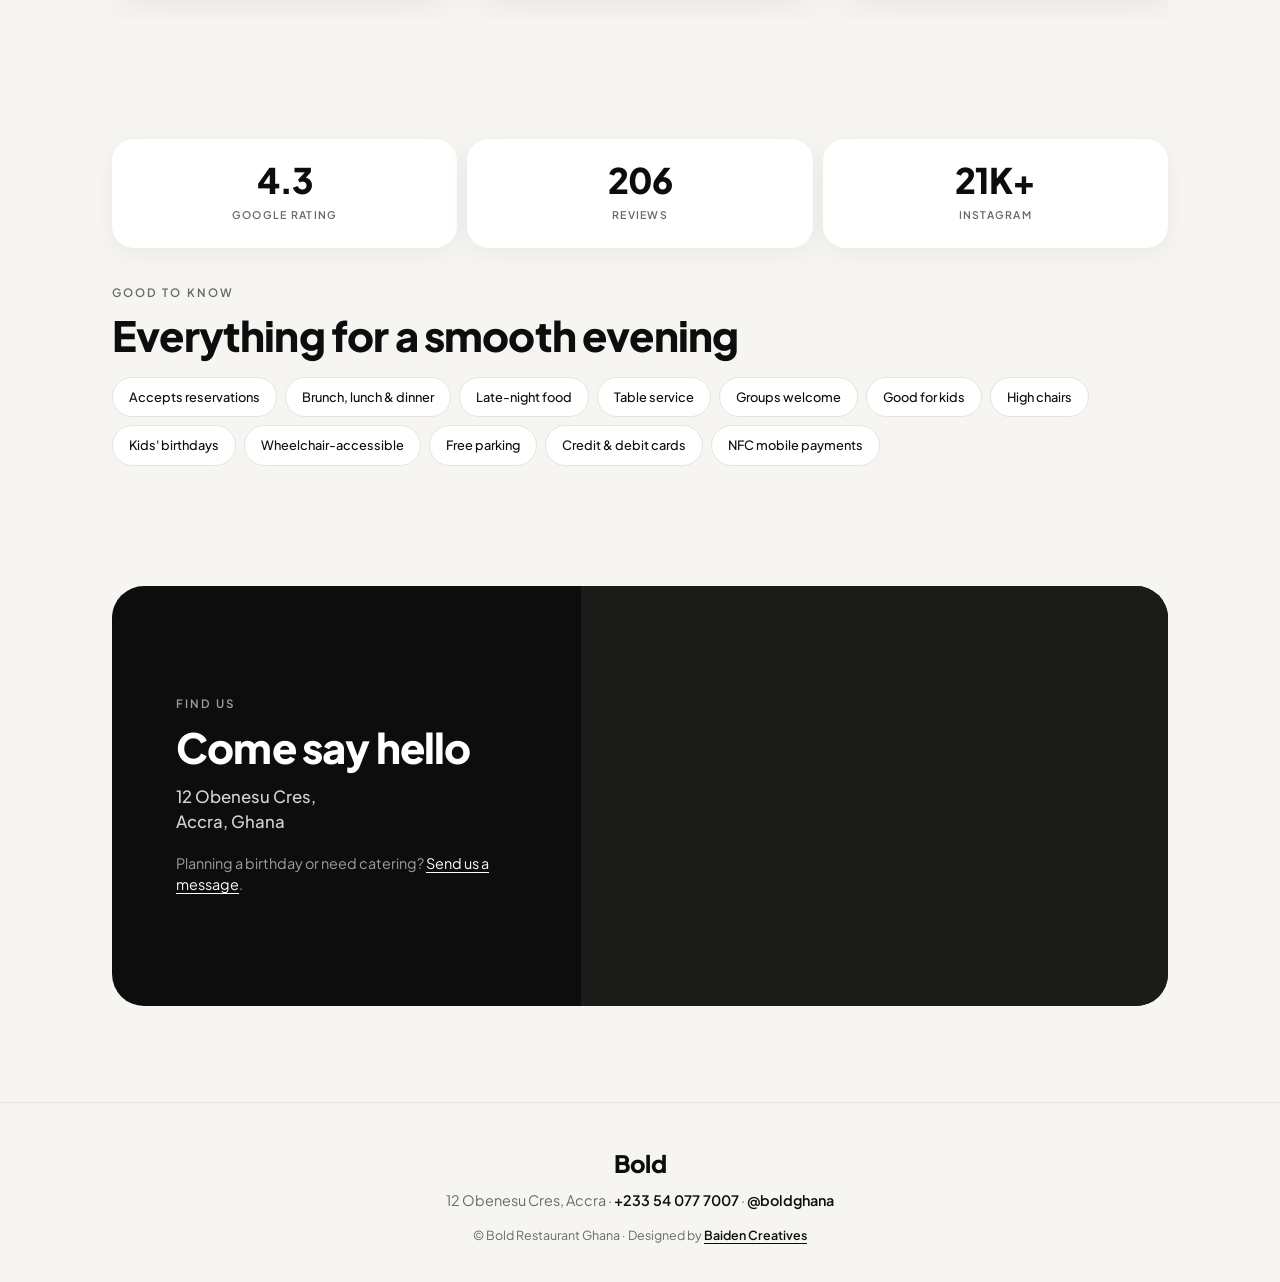
==== commit 056c2a4c: "Add standalone classic menu page, shared stylesheet, simple footer Co-Authored-By: Claude Sonnet 5.5" ====
--- a/index.html
+++ b/index.html
@@ -13,261 +13,7 @@
 <link rel="preconnect" href="https://fonts.googleapis.com">
 <link rel="preconnect" href="https://fonts.gstatic.com" crossorigin>
 <link href="https://fonts.googleapis.com/css2?family=Plus+Jakarta+Sans:wght@400;500;600;700;800&display=swap" rel="stylesheet">
-<style>
-  :root {
-    --bg: #f6f5f2;
-    --card: #ffffff;
-    --ink: #0d0d0d;
-    --muted: #6a6a64;
-    --line: #e6e4de;
-    --radius: 28px;
-    --shadow: 0 10px 40px rgba(20,20,10,.08);
-    --font: "Plus Jakarta Sans", system-ui, -apple-system, "Segoe UI", sans-serif;
-  }
-  * { box-sizing: border-box; margin: 0; padding: 0; -webkit-tap-highlight-color: transparent; }
-  html { scroll-behavior: smooth; }
-  body {
-    background: var(--bg); color: var(--ink); font-family: var(--font);
-    line-height: 1.6; -webkit-font-smoothing: antialiased; overflow-x: hidden;
-    padding-bottom: calc(88px + env(safe-area-inset-bottom));
-  }
-  img { display: block; max-width: 100%; height: auto; }
-  a { color: inherit; text-decoration: none; }
-  .wrap { width: 100%; max-width: 1120px; margin: 0 auto; padding: 0 20px; }
-  section { padding: 56px 0; }
-
-  h1, h2, h3 { font-weight: 800; letter-spacing: -.02em; line-height: 1.12; }
-  h2 { font-size: clamp(1.7rem, 6vw, 2.6rem); margin-bottom: 14px; }
-  .muted { color: var(--muted); font-size: .95rem; }
-  .eyebrow { font-size: .72rem; font-weight: 600; letter-spacing: .18em; text-transform: uppercase; color: var(--muted); margin-bottom: 10px; display: block; }
-
-  /* Buttons */
-  .btn {
-    display: inline-flex; align-items: center; justify-content: center; gap: 12px;
-    background: var(--ink); color: #fff; font-weight: 600; font-size: .95rem;
-    padding: 16px 28px; border-radius: 16px; border: 0; cursor: pointer;
-    box-shadow: 0 10px 24px rgba(0,0,0,.22); transition: transform .25s, box-shadow .25s;
-    min-height: 52px;
-  }
-  .btn:hover { transform: translateY(-2px); box-shadow: 0 14px 28px rgba(0,0,0,.26); }
-  .btn svg { width: 18px; height: 18px; }
-  .btn.ghost { background: transparent; color: var(--ink); box-shadow: none; border: 1.5px solid var(--ink); }
-
-  /* Header */
-  .logo { font-weight: 800; font-size: 1.5rem; letter-spacing: -.03em; line-height: 1; display: block; }
-  .logo small { display: block; font-size: .56rem; font-weight: 500; letter-spacing: .04em; margin-top: 4px; }
-  header.top { position: fixed; inset: 0 0 auto 0; z-index: 70; color: #fff; transition: background .35s, color .35s, box-shadow .35s; }
-  header.top .wrap { display: flex; align-items: center; justify-content: space-between; height: 68px; }
-  header.top.solid { background: rgba(246,245,242,.9); color: var(--ink); backdrop-filter: blur(14px); -webkit-backdrop-filter: blur(14px); box-shadow: 0 1px 0 var(--line); }
-  body.menu-open header.top { background: transparent; color: #fff; box-shadow: none; backdrop-filter: none; -webkit-backdrop-filter: none; }
-  header.top .logo small { color: inherit; opacity: .7; }
-  header.top nav { display: none; }
-  .head-actions { display: flex; align-items: center; gap: 10px; }
-  header.top .btn { padding: 11px 18px; min-height: 0; font-size: .8rem; border-radius: 12px; background: #fff; color: var(--ink); box-shadow: none; }
-  header.top.solid .btn { background: var(--ink); color: #fff; }
-  body.menu-open header.top .btn { background: #fff; color: var(--ink); }
-  .burger { width: 44px; height: 44px; border-radius: 14px; border: 1px solid currentColor; background: transparent; color: inherit; cursor: pointer; display: grid; place-content: center; opacity: .95; }
-  .burger i { display: block; width: 18px; height: 2px; background: currentColor; margin: 3px 0; transition: transform .3s; }
-  body.menu-open .burger i:first-child { transform: translateY(5px) rotate(45deg); }
-  body.menu-open .burger i:last-child { transform: translateY(-5px) rotate(-45deg); }
-
-  /* Full-screen menu (mobile) */
-  .menu-overlay { position: fixed; inset: 0; z-index: 60; background: #0b0b0a; color: #fff; display: flex; flex-direction: column; justify-content: center; padding: 90px 28px 40px; opacity: 0; visibility: hidden; transition: opacity .35s, visibility .35s; }
-  body.menu-open .menu-overlay { opacity: 1; visibility: visible; }
-  body.menu-open { overflow: hidden; }
-  .menu-overlay a.big { font-size: clamp(2.4rem, 11vw, 3.6rem); font-weight: 800; letter-spacing: -.03em; line-height: 1.25; display: block; opacity: 0; transform: translateY(18px); transition: opacity .5s, transform .5s; }
-  body.menu-open .menu-overlay a.big { opacity: 1; transform: none; }
-  body.menu-open .menu-overlay a.big:nth-child(2) { transition-delay: .06s; }
-  body.menu-open .menu-overlay a.big:nth-child(3) { transition-delay: .12s; }
-  body.menu-open .menu-overlay a.big:nth-child(4) { transition-delay: .18s; }
-  .menu-overlay .meta { margin-top: 36px; color: rgba(255,255,255,.62); font-size: .92rem; display: grid; gap: 6px; }
-  .menu-overlay .meta a { color: #fff; font-weight: 600; }
-
-  /* Hero */
-  .hero { position: relative; height: 100vh; height: 100dvh; min-height: 540px; display: flex; align-items: flex-end; color: #fff; background: #000; overflow: hidden; padding: 0; }
-  .slides, .slide { position: absolute; inset: 0; }
-  .slide { opacity: 0; transition: opacity 1.4s ease; }
-  .slide.active { opacity: 1; }
-  .slide img { width: 100%; height: 100%; object-fit: cover; transform: scale(1.12); transition: transform 9s ease-out; }
-  .slide.active img { transform: scale(1); }
-  .hero::after {
-    content: ""; position: absolute; inset: 0; pointer-events: none;
-    background:
-      linear-gradient(180deg, rgba(0,0,0,.62) 0%, rgba(0,0,0,.08) 30%, rgba(0,0,0,.34) 48%, rgba(0,0,0,.84) 80%, rgba(0,0,0,.94) 100%);
-  }
-  .hero-content { position: relative; z-index: 2; padding-top: 120px; padding-bottom: 34px; }
-  .kicker { display: inline-flex; align-items: center; gap: 10px; font-size: .66rem; font-weight: 600; letter-spacing: .18em; text-transform: uppercase; color: rgba(255,255,255,.85); margin-bottom: 18px; white-space: nowrap; }
-  .kicker::before { content: ""; width: 20px; flex: none; height: 1px; background: currentColor; }
-  .hero h1 { font-size: clamp(2.8rem, 13vw, 7.2rem); line-height: .98; letter-spacing: -.045em; margin-bottom: 18px; text-shadow: 0 2px 30px rgba(0,0,0,.35); }
-  .hero p.lead { color: rgba(255,255,255,.82); max-width: 460px; font-size: 1rem; margin-bottom: 26px; }
-  .rating-pill { display: inline-flex; align-items: center; gap: 10px; background: rgba(255,255,255,.14); border: 1px solid rgba(255,255,255,.22); backdrop-filter: blur(12px); -webkit-backdrop-filter: blur(12px); border-radius: 999px; padding: 8px 16px 8px 12px; font-size: .78rem; font-weight: 500; margin-bottom: 22px; }
-  .rating-pill b { font-weight: 800; }
-  .hero-ctas { display: grid; gap: 12px; margin-bottom: 28px; }
-  .hero .btn { width: 100%; background: #fff; color: var(--ink); box-shadow: 0 14px 34px rgba(0,0,0,.35); }
-  .hero .btn.glass { background: rgba(255,255,255,.12); color: #fff; border: 1px solid rgba(255,255,255,.35); backdrop-filter: blur(12px); -webkit-backdrop-filter: blur(12px); box-shadow: none; }
-  .hero-foot { display: flex; align-items: center; justify-content: flex-end; gap: 16px; padding-top: 18px; border-top: 1px solid rgba(255,255,255,.2); }
-  .pager { display: flex; gap: 4px; flex: none; }
-  .pager button { width: 18px; height: 22px; background: none; border: 0; cursor: pointer; position: relative; padding: 0; }
-  .pager button::after { content: ""; position: absolute; left: 0; right: 0; top: 10px; height: 2px; border-radius: 2px; background: rgba(255,255,255,.35); transition: background .3s; }
-  .pager button.on::after { background: #fff; }
-
-  @media (max-height: 720px) {
-    .hero-content { padding-top: 96px; padding-bottom: 22px; }
-    .hero h1 { font-size: clamp(2.3rem, 11vw, 3.4rem); margin-bottom: 12px; }
-    .hero p.lead { display: none; }
-    .kicker { margin-bottom: 12px; }
-    .rating-pill { margin-bottom: 16px; }
-    .hero-ctas { gap: 10px; margin-bottom: 18px; }
-    .hero .btn { min-height: 48px; padding: 13px 24px; }
-  }
-
-  /* Ribbon */
-  .ribbon { background: var(--ink); color: #fff; overflow: hidden; padding: 16px 0; }
-  .ribbon-track { display: flex; width: max-content; animation: slide 36s linear infinite; }
-  .ribbon span { font-size: .78rem; font-weight: 600; letter-spacing: .22em; text-transform: uppercase; white-space: nowrap; padding: 0 22px; opacity: .92; }
-  .ribbon span::after { content: "✦"; margin-left: 44px; opacity: .55; font-size: .7rem; }
-  @keyframes slide { to { transform: translateX(-50%); } }
-
-  /* Favourites carousel */
-  .intro { display: grid; gap: 10px; margin-bottom: 26px; }
-  .rail { display: flex; gap: 16px; overflow-x: auto; scroll-snap-type: x mandatory; padding: 4px 20px 28px; margin: 0 -20px; scrollbar-width: none; }
-  .rail::-webkit-scrollbar { display: none; }
-  .rail > * { scroll-snap-align: start; flex: 0 0 auto; }
-  .dish-card { width: 72vw; max-width: 270px; background: var(--card); border-radius: var(--radius); padding: 12px 12px 18px; box-shadow: var(--shadow); position: relative; }
-  .dish-card img { width: 100%; aspect-ratio: 1; object-fit: cover; border-radius: 20px; margin-bottom: 14px; }
-  .dish-card h3 { font-size: 1.05rem; padding: 0 8px; }
-  .dish-card p { font-size: .82rem; color: var(--muted); padding: 2px 52px 0 8px; }
-  .dish-card .go {
-    position: absolute; right: 12px; bottom: 12px; width: 44px; height: 44px; border-radius: 14px 14px 20px 14px;
-    background: var(--ink); color: #fff; display: grid; place-items: center; transition: transform .25s;
-  }
-  .dish-card .go:hover { transform: scale(1.08); }
-  .dish-card .go svg { width: 18px; height: 18px; }
-
-  /* Menu list */
-  .menu-grid { display: grid; gap: 14px; }
-  .menu-item { background: var(--card); border-radius: 22px; padding: 22px 22px 20px; box-shadow: 0 6px 24px rgba(20,20,10,.05); }
-  .menu-item h3 { font-size: 1.1rem; margin-bottom: 6px; }
-  .menu-item p { font-size: .88rem; color: var(--muted); }
-  .menu-note { margin-top: 22px; text-align: center; }
-
-  /* Split features */
-  .split { display: grid; gap: 28px; align-items: center; }
-  .split + .split { margin-top: 64px; }
-  .art { position: relative; }
-  .art img { width: 100%; border-radius: var(--radius); box-shadow: var(--shadow); aspect-ratio: 4 / 3; object-fit: cover; }
-  .art.tall img { aspect-ratio: 4 / 5; }
-  .art .pill {
-    position: absolute; top: -14px; right: 14px; background: var(--ink); color: #fff; width: 84px; height: 84px; border-radius: 50%;
-    display: grid; place-items: center; text-align: center; font-weight: 800; font-size: 1.15rem; line-height: 1.1; box-shadow: 0 12px 28px rgba(0,0,0,.3);
-  }
-  .art .pill small { display: block; font-size: .6rem; font-weight: 500; opacity: .8; }
-  .ticks { list-style: none; margin-top: 18px; display: grid; gap: 10px; }
-  .ticks li { display: flex; gap: 10px; font-size: .92rem; font-weight: 500; }
-  .ticks li::before { content: ""; flex: 0 0 20px; height: 20px; margin-top: 2px; border-radius: 50%; background: var(--ink) url("data:image/svg+xml,%3Csvg xmlns='http://www.w3.org/2000/svg' viewBox='0 0 20 20'%3E%3Cpath d='M6 10.5l2.6 2.6L14 7.5' fill='none' stroke='white' stroke-width='2' stroke-linecap='round' stroke-linejoin='round'/%3E%3C/svg%3E") center / 100% no-repeat; }
-
-  /* Gallery */
-  .gallery-head { display: flex; align-items: end; justify-content: space-between; gap: 16px; margin-bottom: 22px; }
-  .arrows { display: none; gap: 8px; }
-  .arrows button { width: 44px; height: 44px; border-radius: 14px; border: 1.5px solid var(--ink); background: transparent; cursor: pointer; display: grid; place-items: center; }
-  .arrows button:hover { background: var(--ink); color: #fff; }
-  .arrows svg { width: 18px; height: 18px; }
-  .shot { width: 78vw; max-width: 340px; border-radius: var(--radius); overflow: hidden; box-shadow: var(--shadow); background: #000; position: relative; }
-  .shot img { width: 100%; aspect-ratio: 4 / 5; object-fit: cover; }
-  .shot span { position: absolute; left: 14px; bottom: 14px; background: rgba(255,255,255,.92); color: var(--ink); font-size: .74rem; font-weight: 600; padding: 7px 12px; border-radius: 10px; }
-
-  /* Stats + details */
-  .stats { display: grid; grid-template-columns: repeat(3, 1fr); gap: 10px; margin-bottom: 36px; }
-  .stat { background: var(--card); border-radius: 22px; padding: 22px 8px; text-align: center; box-shadow: 0 6px 24px rgba(20,20,10,.05); }
-  .stat b { display: block; font-size: 1.7rem; font-weight: 800; letter-spacing: -.03em; line-height: 1.1; }
-  .stat small { font-size: .66rem; letter-spacing: .12em; text-transform: uppercase; color: var(--muted); font-weight: 600; }
-  .tags { display: flex; flex-wrap: wrap; gap: 8px; margin-top: 18px; }
-  .tags span { background: var(--card); border: 1px solid var(--line); border-radius: 999px; padding: 9px 16px; font-size: .8rem; font-weight: 500; }
-
-  /* Visit */
-  .visit { padding-top: 24px; }
-  .visit-box { background: var(--ink); color: #fff; border-radius: 32px; overflow: hidden; display: grid; }
-  .visit-copy { padding: 36px 26px 28px; }
-  .visit .eyebrow { color: rgba(255,255,255,.6); }
-  .visit h2 { margin-bottom: 14px; }
-  .visit p { color: rgba(255,255,255,.82); font-size: 1.05rem; font-weight: 500; line-height: 1.5; }
-  .visit p.note a { color: #fff; text-decoration: underline; text-underline-offset: 3px; }
-  .visit p.note { margin-top: 18px; font-size: .9rem; font-weight: 400; color: rgba(255,255,255,.6); }
-  .map { min-height: 280px; background: #1b1b19; }
-  .map iframe { width: 100%; height: 100%; min-height: 280px; border: 0; display: block; filter: grayscale(.25) contrast(1.05); }
-
-  /* Footer */
-  footer { padding: 48px 0 24px; }
-  .foot { display: grid; gap: 32px; padding-top: 32px; border-top: 1px solid var(--line); }
-  .foot h4 { font-size: .72rem; letter-spacing: .16em; text-transform: uppercase; color: var(--muted); margin-bottom: 12px; font-weight: 600; }
-  .foot ul { list-style: none; display: grid; gap: 8px; font-size: .92rem; font-weight: 500; }
-  .foot a:hover { text-decoration: underline; }
-  .copy { margin-top: 36px; font-size: .78rem; color: var(--muted); display: flex; flex-wrap: wrap; justify-content: space-between; gap: 8px 24px; }
-  .copy a { color: var(--ink); font-weight: 600; text-decoration: underline; text-underline-offset: 3px; }
-
-  /* Mobile action bar */
-  .dock {
-    position: fixed; z-index: 60; left: 12px; right: 12px; bottom: calc(12px + env(safe-area-inset-bottom));
-    display: grid; grid-template-columns: 1.6fr 1fr 1fr; gap: 8px; padding: 8px; background: rgba(13,13,13,.94);
-    backdrop-filter: blur(12px); -webkit-backdrop-filter: blur(12px); border-radius: 22px; box-shadow: 0 16px 40px rgba(0,0,0,.35);
-  }
-  .dock a { display: flex; align-items: center; justify-content: center; gap: 8px; min-height: 48px; border-radius: 15px; color: #fff; font-size: .8rem; font-weight: 600; }
-  .dock a.main { background: #fff; color: var(--ink); }
-  .dock svg { width: 17px; height: 17px; flex: none; }
-
-  .js .dock { transform: translateY(160%); transition: transform .45s cubic-bezier(.2,.8,.2,1); }
-  .js body.past-hero .dock { transform: none; }
-  body.menu-open .dock { display: none; }
-
-  /* Reveal */
-  .js .reveal { opacity: 0; transform: translateY(22px); transition: opacity .8s ease, transform .8s ease; }
-  .js .reveal.in { opacity: 1; transform: none; }
-
-  /* Tablet */
-  @media (min-width: 640px) {
-    .wrap { padding: 0 32px; }
-    .rail { padding-left: 32px; padding-right: 32px; margin: 0 -32px; }
-    .menu-grid { grid-template-columns: 1fr 1fr; }
-    .stat b { font-size: 2.2rem; }
-    .foot { grid-template-columns: 1.2fr 1fr 1fr 1.2fr; }
-  }
-
-  /* Desktop */
-  @media (min-width: 960px) {
-    body { padding-bottom: 0; }
-    .dock { display: none; }
-    section { padding: 96px 0; }
-    header.top .wrap { height: 84px; }
-    header.top nav { display: flex; gap: 38px; font-size: .88rem; font-weight: 600; }
-    header.top nav a { opacity: .8; transition: opacity .2s; }
-    header.top nav a:hover { opacity: 1; }
-    .burger, .menu-overlay { display: none; }
-    .hero-content { padding-bottom: 56px; }
-    .hero h1 { font-size: clamp(5rem, 9vw, 8.4rem); }
-    .hero p.lead { font-size: 1.1rem; }
-    .hero-ctas { grid-template-columns: auto auto; justify-content: start; }
-    .hero .btn { width: auto; min-width: 190px; }
-    .intro { grid-template-columns: 1fr 1fr; align-items: start; gap: 48px; margin-bottom: 36px; }
-    .rail { overflow: visible; flex-wrap: wrap; scroll-snap-type: none; padding: 4px 0 8px; margin: 0; gap: 24px; }
-    .dish-card { width: calc((100% - 48px) / 3); max-width: none; }
-    .menu-grid { grid-template-columns: repeat(3, 1fr); }
-    .split { grid-template-columns: 1fr 1fr; gap: 80px; }
-    .split.flip .art { order: 2; }
-    .arrows { display: flex; }
-    .rail.scroll { overflow-x: auto; flex-wrap: nowrap; scroll-snap-type: x mandatory; padding-bottom: 28px; }
-    .shot { width: 340px; }
-    .visit-box { grid-template-columns: 1fr 1.25fr; }
-    .visit-copy { padding: 64px; align-self: center; }
-    .map, .map iframe { min-height: 420px; }
-  }
-  @media (prefers-reduced-motion: reduce) {
-    html { scroll-behavior: auto; }
-    .js .reveal { opacity: 1; transform: none; transition: none; }
-    .btn, .dish-card .go { transition: none; }
-    .slide img { transform: none !important; transition: none; }
-    .ribbon-track { animation: none; }
-  }
-</style>
+<link rel="stylesheet" href="style.css">
 </head>
 <body>
 <script>document.documentElement.classList.add('js')</script>
@@ -277,7 +23,7 @@
     <a class="logo" href="#top" aria-label="Bold Restaurant Ghana">Bold<small>Restaurant &amp; Rooftop</small></a>
     <nav aria-label="Primary">
       <a href="#favourites">Favourites</a>
-      <a href="#menu">Menu</a>
+      <a href="menu.html">Menu</a>
       <a href="#gallery">Gallery</a>
       <a href="#visit">Visit</a>
     </nav>
@@ -290,7 +36,7 @@
 
 <div class="menu-overlay" id="menu-overlay">
   <a class="big" href="#favourites">Favourites</a>
-  <a class="big" href="#menu">Menu</a>
+  <a class="big" href="menu.html">Menu</a>
   <a class="big" href="#gallery">Gallery</a>
   <a class="big" href="#visit">Find us</a>
   <div class="meta"><span>Accra, Ghana</span></div>
@@ -317,7 +63,7 @@
     <p class="lead">The restaurant your friends keep telling you about. Come dine, connect, and feel at home.</p>
     <div class="rating-pill"><span>★</span><b>4.3</b><span>· 206 Google reviews</span></div>
     <div class="hero-ctas">
-      <a class="btn" href="#menu">View menu
+      <a class="btn" href="menu.html">View menu
         <svg viewBox="0 0 24 24" fill="none" stroke="currentColor" stroke-width="2" stroke-linecap="round" stroke-linejoin="round"><path d="M5 12h14M13 6l6 6-6 6"/></svg>
       </a>
       <a class="btn glass" href="#gallery">Take a look inside</a>
@@ -366,26 +112,6 @@
   </div>
 </section>
 
-<!-- MENU -->
-<section id="menu" style="padding-top:24px">
-  <div class="wrap">
-    <div class="reveal" style="margin-bottom:26px">
-      <span class="eyebrow">From the kitchen</span>
-      <h2>A taste of the menu</h2>
-      <p class="muted">A selection of dishes. Ask the team for the current full menu.</p>
-    </div>
-    <div class="menu-grid">
-      <div class="menu-item reveal"><h3>Korean Chicken Wings</h3><p>Fresh chicken wings with our special Korean mix, sprinkled with spring onions, sesame and ginger.</p></div>
-      <div class="menu-item reveal"><h3>Salmon Tartare</h3><p>Fresh salmon stacked with pickled radish, beetroot and caviar, seasoned with avocado cream.</p></div>
-      <div class="menu-item reveal"><h3>Goat Cheese Salad</h3><p>Fried goat cheese balls, arugula, walnuts, croutons, mushroom slices and balsamic dressing.</p></div>
-      <div class="menu-item reveal"><h3>Wagyu Burger</h3><p>A favourite in guest reviews.</p></div>
-      <div class="menu-item reveal"><h3>Salmon Ceviche</h3><p>Another guest favourite.</p></div>
-      <div class="menu-item reveal"><h3>Pizza, Bread &amp; Coconut Cotta</h3><p>Popular picks from the Google menu highlights.</p></div>
-    </div>
-    <p class="muted menu-note">Halal · Vegetarian &amp; vegan options · Kids' menu · Catering available</p>
-  </div>
-</section>
-
 <!-- SPLITS -->
 <section>
   <div class="wrap">
@@ -483,38 +209,18 @@
 
 </main>
 
-<footer>
-  <div class="wrap">
-    <div class="foot">
-      <div>
-        <a class="logo" href="#top">Bold<small>Restaurant &amp; Rooftop</small></a>
-      </div>
-      <div>
-        <h4>Explore</h4>
-        <ul><li><a href="#favourites">Favourites</a></li><li><a href="#menu">Menu</a></li><li><a href="#gallery">Gallery</a></li></ul>
-      </div>
-      <div>
-        <h4>Contact</h4>
-        <ul>
-          <li><a href="tel:+233540777007">+233 54 077 7007</a></li>
-          <li><a href="https://www.instagram.com/boldghana/" target="_blank" rel="noopener">@boldghana</a></li>
-        </ul>
-      </div>
-      <div>
-        <h4>Address</h4>
-        <ul>
-          <li>12 Obenesu Cres</li><li>Accra, Ghana</li>
-        </ul>
-        <!-- TODO: add opening hours and confirm house number (Google says 12, WhatsApp says 11 Obenesu Cres). -->
-      </div>
-    </div>
-    <p class="copy"><span>© Bold Restaurant Ghana</span><span>Designed by <a href="https://baiden-creatives.vercel.app" target="_blank" rel="noopener">Baiden Creatives</a></span></p>
+<footer class="simple">
+  <div class="wrap">
+    <a class="logo" href="#top">Bold</a>
+    <p class="line">12 Obenesu Cres, Accra · <a href="tel:+233540777007">+233 54 077 7007</a> · <a href="https://www.instagram.com/boldghana/" target="_blank" rel="noopener">@boldghana</a></p>
+    <!-- TODO: add opening hours and confirm house number (Google says 12, WhatsApp says 11 Obenesu Cres). -->
+    <span class="copy">© Bold Restaurant Ghana · Designed by <a href="https://baiden-creatives.vercel.app" target="_blank" rel="noopener">Baiden Creatives</a></span>
   </div>
 </footer>
 
 <!-- Mobile action bar -->
 <nav class="dock" aria-label="Quick actions">
-  <a class="main" href="#menu"><svg viewBox="0 0 24 24" fill="none" stroke="currentColor" stroke-width="2" stroke-linecap="round" stroke-linejoin="round"><path d="M4 6h16M4 12h16M4 18h10"/></svg>Menu</a>
+  <a class="main" href="menu.html"><svg viewBox="0 0 24 24" fill="none" stroke="currentColor" stroke-width="2" stroke-linecap="round" stroke-linejoin="round"><path d="M4 6h16M4 12h16M4 18h10"/></svg>Menu</a>
   <a href="tel:+233540777007"><svg viewBox="0 0 24 24" fill="none" stroke="currentColor" stroke-width="2" stroke-linecap="round" stroke-linejoin="round"><path d="M22 16.9v3a2 2 0 0 1-2.2 2 19.8 19.8 0 0 1-8.6-3.1 19.5 19.5 0 0 1-6-6A19.8 19.8 0 0 1 2.1 4.2 2 2 0 0 1 4.1 2h3a2 2 0 0 1 2 1.7c.1 1 .4 1.9.7 2.8a2 2 0 0 1-.5 2.1L8.1 9.9a16 16 0 0 0 6 6l1.3-1.3a2 2 0 0 1 2.1-.4c.9.3 1.8.6 2.8.7a2 2 0 0 1 1.7 2z"/></svg>Call</a>
   <a href="https://www.google.com/maps/search/?api=1&amp;query=Bold+Restaurant+12+Obenesu+Cres+Accra" target="_blank" rel="noopener"><svg viewBox="0 0 24 24" fill="none" stroke="currentColor" stroke-width="2" stroke-linecap="round" stroke-linejoin="round"><path d="M12 22s7-6.2 7-12a7 7 0 1 0-14 0c0 5.8 7 12 7 12z"/><circle cx="12" cy="10" r="2.5"/></svg>Directions</a>
 </nav>
--- a/style.css
+++ b/style.css
@@ -0,0 +1,312 @@
+  :root {
+    --bg: #f6f5f2;
+    --card: #ffffff;
+    --ink: #0d0d0d;
+    --muted: #6a6a64;
+    --line: #e6e4de;
+    --radius: 28px;
+    --shadow: 0 10px 40px rgba(20,20,10,.08);
+    --font: "Plus Jakarta Sans", system-ui, -apple-system, "Segoe UI", sans-serif;
+  }
+  * { box-sizing: border-box; margin: 0; padding: 0; -webkit-tap-highlight-color: transparent; }
+  html { scroll-behavior: smooth; }
+  body {
+    background: var(--bg); color: var(--ink); font-family: var(--font);
+    line-height: 1.6; -webkit-font-smoothing: antialiased; overflow-x: hidden;
+    padding-bottom: calc(88px + env(safe-area-inset-bottom));
+  }
+  img { display: block; max-width: 100%; height: auto; }
+  a { color: inherit; text-decoration: none; }
+  .wrap { width: 100%; max-width: 1120px; margin: 0 auto; padding: 0 20px; }
+  section { padding: 56px 0; }
+
+  h1, h2, h3 { font-weight: 800; letter-spacing: -.02em; line-height: 1.12; }
+  h2 { font-size: clamp(1.7rem, 6vw, 2.6rem); margin-bottom: 14px; }
+  .muted { color: var(--muted); font-size: .95rem; }
+  .eyebrow { font-size: .72rem; font-weight: 600; letter-spacing: .18em; text-transform: uppercase; color: var(--muted); margin-bottom: 10px; display: block; }
+
+  /* Buttons */
+  .btn {
+    display: inline-flex; align-items: center; justify-content: center; gap: 12px;
+    background: var(--ink); color: #fff; font-weight: 600; font-size: .95rem;
+    padding: 16px 28px; border-radius: 16px; border: 0; cursor: pointer;
+    box-shadow: 0 10px 24px rgba(0,0,0,.22); transition: transform .25s, box-shadow .25s;
+    min-height: 52px;
+  }
+  .btn:hover { transform: translateY(-2px); box-shadow: 0 14px 28px rgba(0,0,0,.26); }
+  .btn svg { width: 18px; height: 18px; }
+  .btn.ghost { background: transparent; color: var(--ink); box-shadow: none; border: 1.5px solid var(--ink); }
+
+  /* Header */
+  .logo { font-weight: 800; font-size: 1.5rem; letter-spacing: -.03em; line-height: 1; display: block; }
+  .logo small { display: block; font-size: .56rem; font-weight: 500; letter-spacing: .04em; margin-top: 4px; }
+  header.top { position: fixed; inset: 0 0 auto 0; z-index: 70; color: #fff; transition: background .35s, color .35s, box-shadow .35s; }
+  header.top .wrap { display: flex; align-items: center; justify-content: space-between; height: 68px; }
+  header.top.solid { background: rgba(246,245,242,.9); color: var(--ink); backdrop-filter: blur(14px); -webkit-backdrop-filter: blur(14px); box-shadow: 0 1px 0 var(--line); }
+  body.menu-open header.top { background: transparent; color: #fff; box-shadow: none; backdrop-filter: none; -webkit-backdrop-filter: none; }
+  header.top .logo small { color: inherit; opacity: .7; }
+  header.top nav { display: none; }
+  .head-actions { display: flex; align-items: center; gap: 10px; }
+  header.top .btn { padding: 11px 18px; min-height: 0; font-size: .8rem; border-radius: 12px; background: #fff; color: var(--ink); box-shadow: none; }
+  header.top.solid .btn { background: var(--ink); color: #fff; }
+  body.menu-open header.top .btn { background: #fff; color: var(--ink); }
+  .burger { width: 44px; height: 44px; border-radius: 14px; border: 1px solid currentColor; background: transparent; color: inherit; cursor: pointer; display: grid; place-content: center; opacity: .95; }
+  .burger i { display: block; width: 18px; height: 2px; background: currentColor; margin: 3px 0; transition: transform .3s; }
+  body.menu-open .burger i:first-child { transform: translateY(5px) rotate(45deg); }
+  body.menu-open .burger i:last-child { transform: translateY(-5px) rotate(-45deg); }
+
+  /* Full-screen menu (mobile) */
+  .menu-overlay { position: fixed; inset: 0; z-index: 60; background: #0b0b0a; color: #fff; display: flex; flex-direction: column; justify-content: center; padding: 90px 28px 40px; opacity: 0; visibility: hidden; transition: opacity .35s, visibility .35s; }
+  body.menu-open .menu-overlay { opacity: 1; visibility: visible; }
+  body.menu-open { overflow: hidden; }
+  .menu-overlay a.big { font-size: clamp(2.4rem, 11vw, 3.6rem); font-weight: 800; letter-spacing: -.03em; line-height: 1.25; display: block; opacity: 0; transform: translateY(18px); transition: opacity .5s, transform .5s; }
+  body.menu-open .menu-overlay a.big { opacity: 1; transform: none; }
+  body.menu-open .menu-overlay a.big:nth-child(2) { transition-delay: .06s; }
+  body.menu-open .menu-overlay a.big:nth-child(3) { transition-delay: .12s; }
+  body.menu-open .menu-overlay a.big:nth-child(4) { transition-delay: .18s; }
+  .menu-overlay .meta { margin-top: 36px; color: rgba(255,255,255,.62); font-size: .92rem; display: grid; gap: 6px; }
+  .menu-overlay .meta a { color: #fff; font-weight: 600; }
+
+  /* Hero */
+  .hero { position: relative; height: 100vh; height: 100dvh; min-height: 540px; display: flex; align-items: flex-end; color: #fff; background: #000; overflow: hidden; padding: 0; }
+  .slides, .slide { position: absolute; inset: 0; }
+  .slide { opacity: 0; transition: opacity 1.4s ease; }
+  .slide.active { opacity: 1; }
+  .slide img { width: 100%; height: 100%; object-fit: cover; transform: scale(1.12); transition: transform 9s ease-out; }
+  .slide.active img { transform: scale(1); }
+  .hero::after {
+    content: ""; position: absolute; inset: 0; pointer-events: none;
+    background:
+      linear-gradient(180deg, rgba(0,0,0,.62) 0%, rgba(0,0,0,.08) 30%, rgba(0,0,0,.34) 48%, rgba(0,0,0,.84) 80%, rgba(0,0,0,.94) 100%);
+  }
+  .hero-content { position: relative; z-index: 2; padding-top: 120px; padding-bottom: 34px; }
+  .kicker { display: inline-flex; align-items: center; gap: 10px; font-size: .66rem; font-weight: 600; letter-spacing: .18em; text-transform: uppercase; color: rgba(255,255,255,.85); margin-bottom: 18px; white-space: nowrap; }
+  .kicker::before { content: ""; width: 20px; flex: none; height: 1px; background: currentColor; }
+  .hero h1 { font-size: clamp(2.8rem, 13vw, 7.2rem); line-height: .98; letter-spacing: -.045em; margin-bottom: 18px; text-shadow: 0 2px 30px rgba(0,0,0,.35); }
+  .hero p.lead { color: rgba(255,255,255,.82); max-width: 460px; font-size: 1rem; margin-bottom: 26px; }
+  .rating-pill { display: inline-flex; align-items: center; gap: 10px; background: rgba(255,255,255,.14); border: 1px solid rgba(255,255,255,.22); backdrop-filter: blur(12px); -webkit-backdrop-filter: blur(12px); border-radius: 999px; padding: 8px 16px 8px 12px; font-size: .78rem; font-weight: 500; margin-bottom: 22px; }
+  .rating-pill b { font-weight: 800; }
+  .hero-ctas { display: grid; gap: 12px; margin-bottom: 28px; }
+  .hero .btn { width: 100%; background: #fff; color: var(--ink); box-shadow: 0 14px 34px rgba(0,0,0,.35); }
+  .hero .btn.glass { background: rgba(255,255,255,.12); color: #fff; border: 1px solid rgba(255,255,255,.35); backdrop-filter: blur(12px); -webkit-backdrop-filter: blur(12px); box-shadow: none; }
+  .hero-foot { display: flex; align-items: center; justify-content: flex-end; gap: 16px; padding-top: 18px; border-top: 1px solid rgba(255,255,255,.2); }
+  .pager { display: flex; gap: 4px; flex: none; }
+  .pager button { width: 18px; height: 22px; background: none; border: 0; cursor: pointer; position: relative; padding: 0; }
+  .pager button::after { content: ""; position: absolute; left: 0; right: 0; top: 10px; height: 2px; border-radius: 2px; background: rgba(255,255,255,.35); transition: background .3s; }
+  .pager button.on::after { background: #fff; }
+
+  @media (max-height: 720px) {
+    .hero-content { padding-top: 96px; padding-bottom: 22px; }
+    .hero h1 { font-size: clamp(2.3rem, 11vw, 3.4rem); margin-bottom: 12px; }
+    .hero p.lead { display: none; }
+    .kicker { margin-bottom: 12px; }
+    .rating-pill { margin-bottom: 16px; }
+    .hero-ctas { gap: 10px; margin-bottom: 18px; }
+    .hero .btn { min-height: 48px; padding: 13px 24px; }
+  }
+
+  /* Ribbon */
+  .ribbon { background: var(--ink); color: #fff; overflow: hidden; padding: 16px 0; }
+  .ribbon-track { display: flex; width: max-content; animation: slide 36s linear infinite; }
+  .ribbon span { font-size: .78rem; font-weight: 600; letter-spacing: .22em; text-transform: uppercase; white-space: nowrap; padding: 0 22px; opacity: .92; }
+  .ribbon span::after { content: "✦"; margin-left: 44px; opacity: .55; font-size: .7rem; }
+  @keyframes slide { to { transform: translateX(-50%); } }
+
+  /* Favourites carousel */
+  .intro { display: grid; gap: 10px; margin-bottom: 26px; }
+  .rail { display: flex; gap: 16px; overflow-x: auto; scroll-snap-type: x mandatory; padding: 4px 20px 28px; margin: 0 -20px; scrollbar-width: none; }
+  .rail::-webkit-scrollbar { display: none; }
+  .rail > * { scroll-snap-align: start; flex: 0 0 auto; }
+  .dish-card { width: 72vw; max-width: 270px; background: var(--card); border-radius: var(--radius); padding: 12px 12px 18px; box-shadow: var(--shadow); position: relative; }
+  .dish-card img { width: 100%; aspect-ratio: 1; object-fit: cover; border-radius: 20px; margin-bottom: 14px; }
+  .dish-card h3 { font-size: 1.05rem; padding: 0 8px; }
+  .dish-card p { font-size: .82rem; color: var(--muted); padding: 2px 52px 0 8px; }
+  .dish-card .go {
+    position: absolute; right: 12px; bottom: 12px; width: 44px; height: 44px; border-radius: 14px 14px 20px 14px;
+    background: var(--ink); color: #fff; display: grid; place-items: center; transition: transform .25s;
+  }
+  .dish-card .go:hover { transform: scale(1.08); }
+  .dish-card .go svg { width: 18px; height: 18px; }
+
+  /* Menu list */
+  .menu-grid { display: grid; gap: 14px; }
+  .menu-item { background: var(--card); border-radius: 22px; padding: 22px 22px 20px; box-shadow: 0 6px 24px rgba(20,20,10,.05); }
+  .menu-item h3 { font-size: 1.1rem; margin-bottom: 6px; }
+  .menu-item p { font-size: .88rem; color: var(--muted); }
+  .menu-note { margin-top: 22px; text-align: center; }
+
+  /* Split features */
+  .split { display: grid; gap: 28px; align-items: center; }
+  .split + .split { margin-top: 64px; }
+  .art { position: relative; }
+  .art img { width: 100%; border-radius: var(--radius); box-shadow: var(--shadow); aspect-ratio: 4 / 3; object-fit: cover; }
+  .art.tall img { aspect-ratio: 4 / 5; }
+  .art .pill {
+    position: absolute; top: -14px; right: 14px; background: var(--ink); color: #fff; width: 84px; height: 84px; border-radius: 50%;
+    display: grid; place-items: center; text-align: center; font-weight: 800; font-size: 1.15rem; line-height: 1.1; box-shadow: 0 12px 28px rgba(0,0,0,.3);
+  }
+  .art .pill small { display: block; font-size: .6rem; font-weight: 500; opacity: .8; }
+  .ticks { list-style: none; margin-top: 18px; display: grid; gap: 10px; }
+  .ticks li { display: flex; gap: 10px; font-size: .92rem; font-weight: 500; }
+  .ticks li::before { content: ""; flex: 0 0 20px; height: 20px; margin-top: 2px; border-radius: 50%; background: var(--ink) url("data:image/svg+xml,%3Csvg xmlns='http://www.w3.org/2000/svg' viewBox='0 0 20 20'%3E%3Cpath d='M6 10.5l2.6 2.6L14 7.5' fill='none' stroke='white' stroke-width='2' stroke-linecap='round' stroke-linejoin='round'/%3E%3C/svg%3E") center / 100% no-repeat; }
+
+  /* Gallery */
+  .gallery-head { display: flex; align-items: end; justify-content: space-between; gap: 16px; margin-bottom: 22px; }
+  .arrows { display: none; gap: 8px; }
+  .arrows button { width: 44px; height: 44px; border-radius: 14px; border: 1.5px solid var(--ink); background: transparent; cursor: pointer; display: grid; place-items: center; }
+  .arrows button:hover { background: var(--ink); color: #fff; }
+  .arrows svg { width: 18px; height: 18px; }
+  .shot { width: 78vw; max-width: 340px; border-radius: var(--radius); overflow: hidden; box-shadow: var(--shadow); background: #000; position: relative; }
+  .shot img { width: 100%; aspect-ratio: 4 / 5; object-fit: cover; }
+  .shot span { position: absolute; left: 14px; bottom: 14px; background: rgba(255,255,255,.92); color: var(--ink); font-size: .74rem; font-weight: 600; padding: 7px 12px; border-radius: 10px; }
+
+  /* Stats + details */
+  .stats { display: grid; grid-template-columns: repeat(3, 1fr); gap: 10px; margin-bottom: 36px; }
+  .stat { background: var(--card); border-radius: 22px; padding: 22px 8px; text-align: center; box-shadow: 0 6px 24px rgba(20,20,10,.05); }
+  .stat b { display: block; font-size: 1.7rem; font-weight: 800; letter-spacing: -.03em; line-height: 1.1; }
+  .stat small { font-size: .66rem; letter-spacing: .12em; text-transform: uppercase; color: var(--muted); font-weight: 600; }
+  .tags { display: flex; flex-wrap: wrap; gap: 8px; margin-top: 18px; }
+  .tags span { background: var(--card); border: 1px solid var(--line); border-radius: 999px; padding: 9px 16px; font-size: .8rem; font-weight: 500; }
+
+  /* Visit */
+  .visit { padding-top: 24px; }
+  .visit-box { background: var(--ink); color: #fff; border-radius: 32px; overflow: hidden; display: grid; }
+  .visit-copy { padding: 36px 26px 28px; }
+  .visit .eyebrow { color: rgba(255,255,255,.6); }
+  .visit h2 { margin-bottom: 14px; }
+  .visit p { color: rgba(255,255,255,.82); font-size: 1.05rem; font-weight: 500; line-height: 1.5; }
+  .visit p.note a { color: #fff; text-decoration: underline; text-underline-offset: 3px; }
+  .visit p.note { margin-top: 18px; font-size: .9rem; font-weight: 400; color: rgba(255,255,255,.6); }
+  .map { min-height: 280px; background: #1b1b19; }
+  .map iframe { width: 100%; height: 100%; min-height: 280px; border: 0; display: block; filter: grayscale(.25) contrast(1.05); }
+
+  /* Footer */
+  footer.simple { padding: 48px 0 36px; text-align: center; border-top: 1px solid var(--line); }
+  footer.simple .logo { display: inline-block; margin-bottom: 14px; }
+  footer.simple .line { font-size: .9rem; color: var(--muted); }
+  footer.simple .line a { color: var(--ink); font-weight: 600; }
+  footer.simple .copy { display: block; margin-top: 14px; font-size: .78rem; color: var(--muted); }
+  footer.simple .copy a { color: var(--ink); font-weight: 600; text-decoration: underline; text-underline-offset: 3px; }
+
+  /* Mobile action bar */
+  .dock {
+    position: fixed; z-index: 60; left: 12px; right: 12px; bottom: calc(12px + env(safe-area-inset-bottom));
+    display: grid; grid-template-columns: 1.6fr 1fr 1fr; gap: 8px; padding: 8px; background: rgba(13,13,13,.94);
+    backdrop-filter: blur(12px); -webkit-backdrop-filter: blur(12px); border-radius: 22px; box-shadow: 0 16px 40px rgba(0,0,0,.35);
+  }
+  .dock a { display: flex; align-items: center; justify-content: center; gap: 8px; min-height: 48px; border-radius: 15px; color: #fff; font-size: .8rem; font-weight: 600; }
+  .dock a.main { background: #fff; color: var(--ink); }
+  .dock svg { width: 17px; height: 17px; flex: none; }
+
+  .js .dock { transform: translateY(160%); transition: transform .45s cubic-bezier(.2,.8,.2,1); }
+  .js body.past-hero .dock { transform: none; }
+  body.menu-open .dock { display: none; }
+
+  /* Reveal */
+  .js .reveal { opacity: 0; transform: translateY(22px); transition: opacity .8s ease, transform .8s ease; }
+  .js .reveal.in { opacity: 1; transform: none; }
+
+  /* Tablet */
+  @media (min-width: 640px) {
+    .wrap { padding: 0 32px; }
+    .rail { padding-left: 32px; padding-right: 32px; margin: 0 -32px; }
+    .menu-grid { grid-template-columns: 1fr 1fr; }
+    .stat b { font-size: 2.2rem; }
+  }
+
+  /* Desktop */
+  @media (min-width: 960px) {
+    body { padding-bottom: 0; }
+    .dock { display: none; }
+    section { padding: 96px 0; }
+    header.top .wrap { height: 84px; }
+    header.top nav { display: flex; gap: 38px; font-size: .88rem; font-weight: 600; }
+    header.top nav a { opacity: .8; transition: opacity .2s; }
+    header.top nav a:hover { opacity: 1; }
+    .burger, .menu-overlay { display: none; }
+    .hero-content { padding-bottom: 56px; }
+    .hero h1 { font-size: clamp(5rem, 9vw, 8.4rem); }
+    .hero p.lead { font-size: 1.1rem; }
+    .hero-ctas { grid-template-columns: auto auto; justify-content: start; }
+    .hero .btn { width: auto; min-width: 190px; }
+    .intro { grid-template-columns: 1fr 1fr; align-items: start; gap: 48px; margin-bottom: 36px; }
+    .rail { overflow: visible; flex-wrap: wrap; scroll-snap-type: none; padding: 4px 0 8px; margin: 0; gap: 24px; }
+    .dish-card { width: calc((100% - 48px) / 3); max-width: none; }
+    .menu-grid { grid-template-columns: repeat(3, 1fr); }
+    .split { grid-template-columns: 1fr 1fr; gap: 80px; }
+    .split.flip .art { order: 2; }
+    .arrows { display: flex; }
+    .rail.scroll { overflow-x: auto; flex-wrap: nowrap; scroll-snap-type: x mandatory; padding-bottom: 28px; }
+    .shot { width: 340px; }
+    .visit-box { grid-template-columns: 1fr 1.25fr; }
+    .visit-copy { padding: 64px; align-self: center; }
+    .map, .map iframe { min-height: 420px; }
+  }
+  @media (prefers-reduced-motion: reduce) {
+    html { scroll-behavior: auto; }
+    .js .reveal { opacity: 1; transform: none; transition: none; }
+    .btn, .dish-card .go { transition: none; }
+    .slide img { transform: none !important; transition: none; }
+    .ribbon-track { animation: none; }
+  }
+
+/* ===== Menu page (classic) ===== */
+body.menu-page {
+  --bg: #faf6ee; --card: #fffdf8; --line: #e2d8c3; --ink: #1b1713; --muted: #6f655a; --gold: #9a7b3f;
+  --serif: "Cormorant Garamond", Georgia, "Times New Roman", serif;
+  padding-bottom: 0;
+}
+.menu-page header.top.solid { background: rgba(250,246,238,.92); }
+.menu-page header.top nav a.on { opacity: 1; box-shadow: 0 2px 0 var(--gold); }
+.orn { display: flex; align-items: center; justify-content: center; gap: 14px; color: var(--gold); font-size: .8rem; }
+.orn::before, .orn::after { content: ""; width: 52px; height: 1px; background: currentColor; opacity: .7; }
+
+.menu-hero { position: relative; padding: 150px 0 76px; text-align: center; color: #fff; background: #0d0b09; overflow: hidden; }
+.menu-hero img { position: absolute; inset: 0; width: 100%; height: 100%; object-fit: cover; object-position: 50% 45%; }
+.menu-hero::after { content: ""; position: absolute; inset: 0; background: linear-gradient(180deg, rgba(10,8,6,.7), rgba(10,8,6,.55) 60%, rgba(10,8,6,.8)); }
+.menu-hero .wrap { position: relative; z-index: 2; }
+.menu-hero .kicker { justify-content: center; margin-bottom: 14px; }
+.menu-hero .kicker::before { display: none; }
+.menu-hero h1 { font-family: var(--serif); font-weight: 400; font-size: clamp(3.6rem, 15vw, 7rem); letter-spacing: 0; line-height: 1; margin-bottom: 18px; }
+.menu-hero .orn { color: #d8bc7c; margin-bottom: 18px; }
+.menu-hero p { font-family: var(--serif); font-style: italic; font-size: 1.25rem; color: rgba(255,255,255,.85); }
+
+.tabs { position: sticky; top: 68px; z-index: 30; background: rgba(250,246,238,.95); backdrop-filter: blur(10px); -webkit-backdrop-filter: blur(10px); border-bottom: 1px solid var(--line); }
+.tabs .wrap { display: flex; gap: 2px; overflow-x: auto; scrollbar-width: none; padding: 0 10px; }
+.tabs .wrap::-webkit-scrollbar { display: none; }
+.tabs a { flex: none; padding: 17px 14px 15px; font-size: .68rem; letter-spacing: .2em; text-transform: uppercase; font-weight: 600; color: var(--muted); border-bottom: 2px solid transparent; transition: color .2s, border-color .2s; }
+.tabs a.on { color: var(--ink); border-color: var(--gold); }
+
+.course { padding: 68px 0; scroll-margin-top: 126px; }
+.course + .course { border-top: 1px solid var(--line); }
+.course-head { text-align: center; margin-bottom: 44px; }
+.course-head h2 { font-family: var(--serif); font-weight: 500; font-size: clamp(2.5rem, 9vw, 3.8rem); letter-spacing: 0; margin: 12px 0 6px; }
+.course-head p { font-family: var(--serif); font-style: italic; color: var(--muted); font-size: 1.2rem; }
+.course-body { display: grid; gap: 44px; }
+.plate { position: relative; margin: 0 10px 10px 10px; }
+.plate::before { content: ""; position: absolute; inset: -10px 10px 10px -10px; border: 1px solid var(--gold); opacity: .55; }
+.plate img { position: relative; display: block; width: 100%; aspect-ratio: 4 / 3; object-fit: cover; box-shadow: 0 18px 40px rgba(40,28,10,.18); }
+.plate.tall img { aspect-ratio: 4 / 5; }
+.plate figcaption { position: relative; margin-top: 12px; font-family: var(--serif); font-style: italic; color: var(--muted); font-size: 1rem; text-align: center; }
+.items { display: grid; gap: 28px; align-content: center; }
+.item .row { display: flex; align-items: baseline; gap: 12px; }
+.item h3 { font-family: var(--serif); font-weight: 600; font-size: 1.55rem; letter-spacing: 0; line-height: 1.2; }
+.item .dots { flex: 1; min-width: 16px; border-bottom: 1px dotted #b9ab8f; transform: translateY(-5px); }
+.item .tag { font-size: .62rem; letter-spacing: .18em; text-transform: uppercase; color: var(--gold); font-weight: 600; white-space: nowrap; }
+.item p { color: var(--muted); font-size: .94rem; margin-top: 5px; max-width: 52ch; }
+
+.note-band { margin: 8px auto 0; padding: 30px 22px; text-align: center; border-top: 1px solid var(--line); border-bottom: 1px solid var(--line); }
+.note-band p { font-family: var(--serif); font-size: 1.2rem; font-style: italic; color: var(--ink); }
+.note-band small { display: block; margin-top: 8px; font-size: .8rem; color: var(--muted); }
+.back { text-align: center; padding: 36px 0 52px; }
+.back a { font-size: .74rem; font-weight: 600; letter-spacing: .2em; text-transform: uppercase; border-bottom: 1px solid var(--gold); padding-bottom: 4px; }
+
+@media (min-width: 960px) {
+  .tabs { top: 84px; }
+  .tabs .wrap { justify-content: center; gap: 14px; }
+  .menu-hero { padding: 200px 0 100px; }
+  .course { padding: 96px 0; scroll-margin-top: 150px; }
+  .course-body.has-photo { grid-template-columns: 1fr 1fr; align-items: center; gap: 88px; }
+  .course-body.has-photo.flip .plate { order: 2; }
+  .items.cols { grid-template-columns: 1fr 1fr; gap: 34px 72px; }
+}
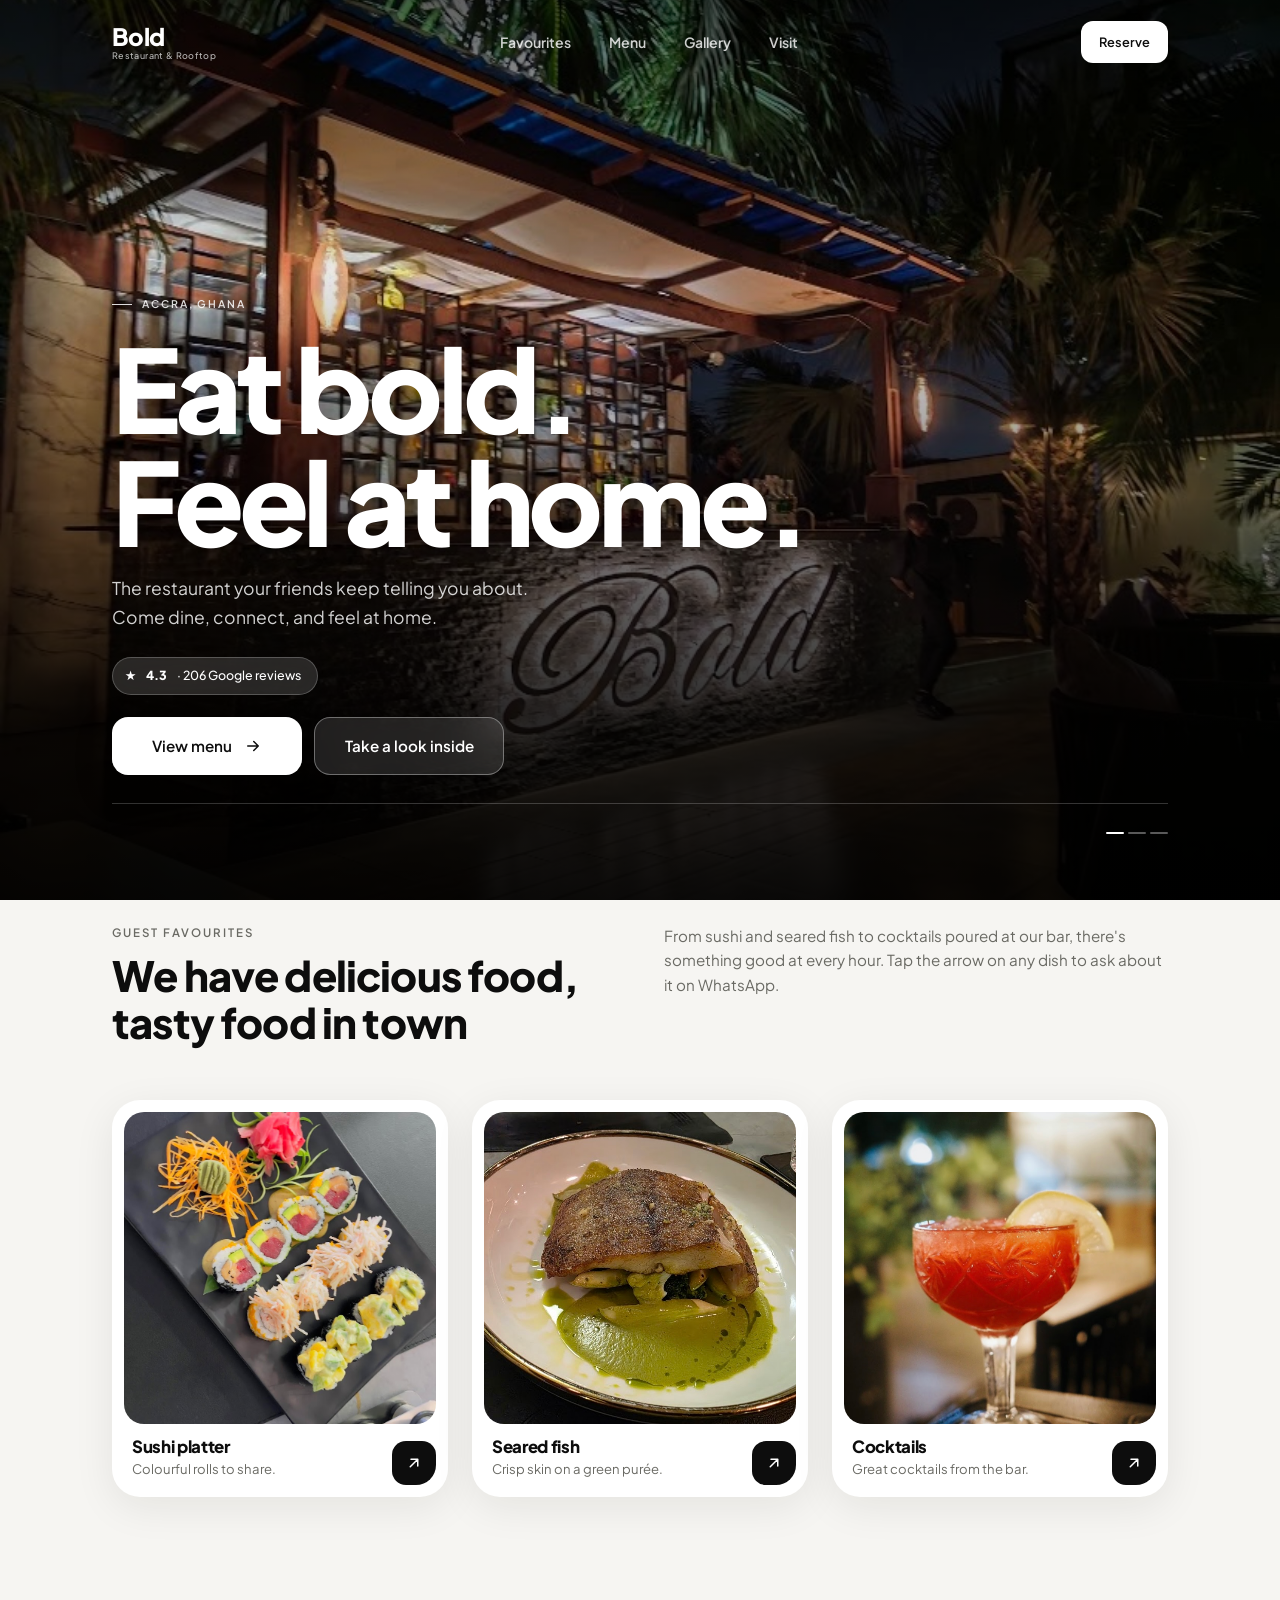
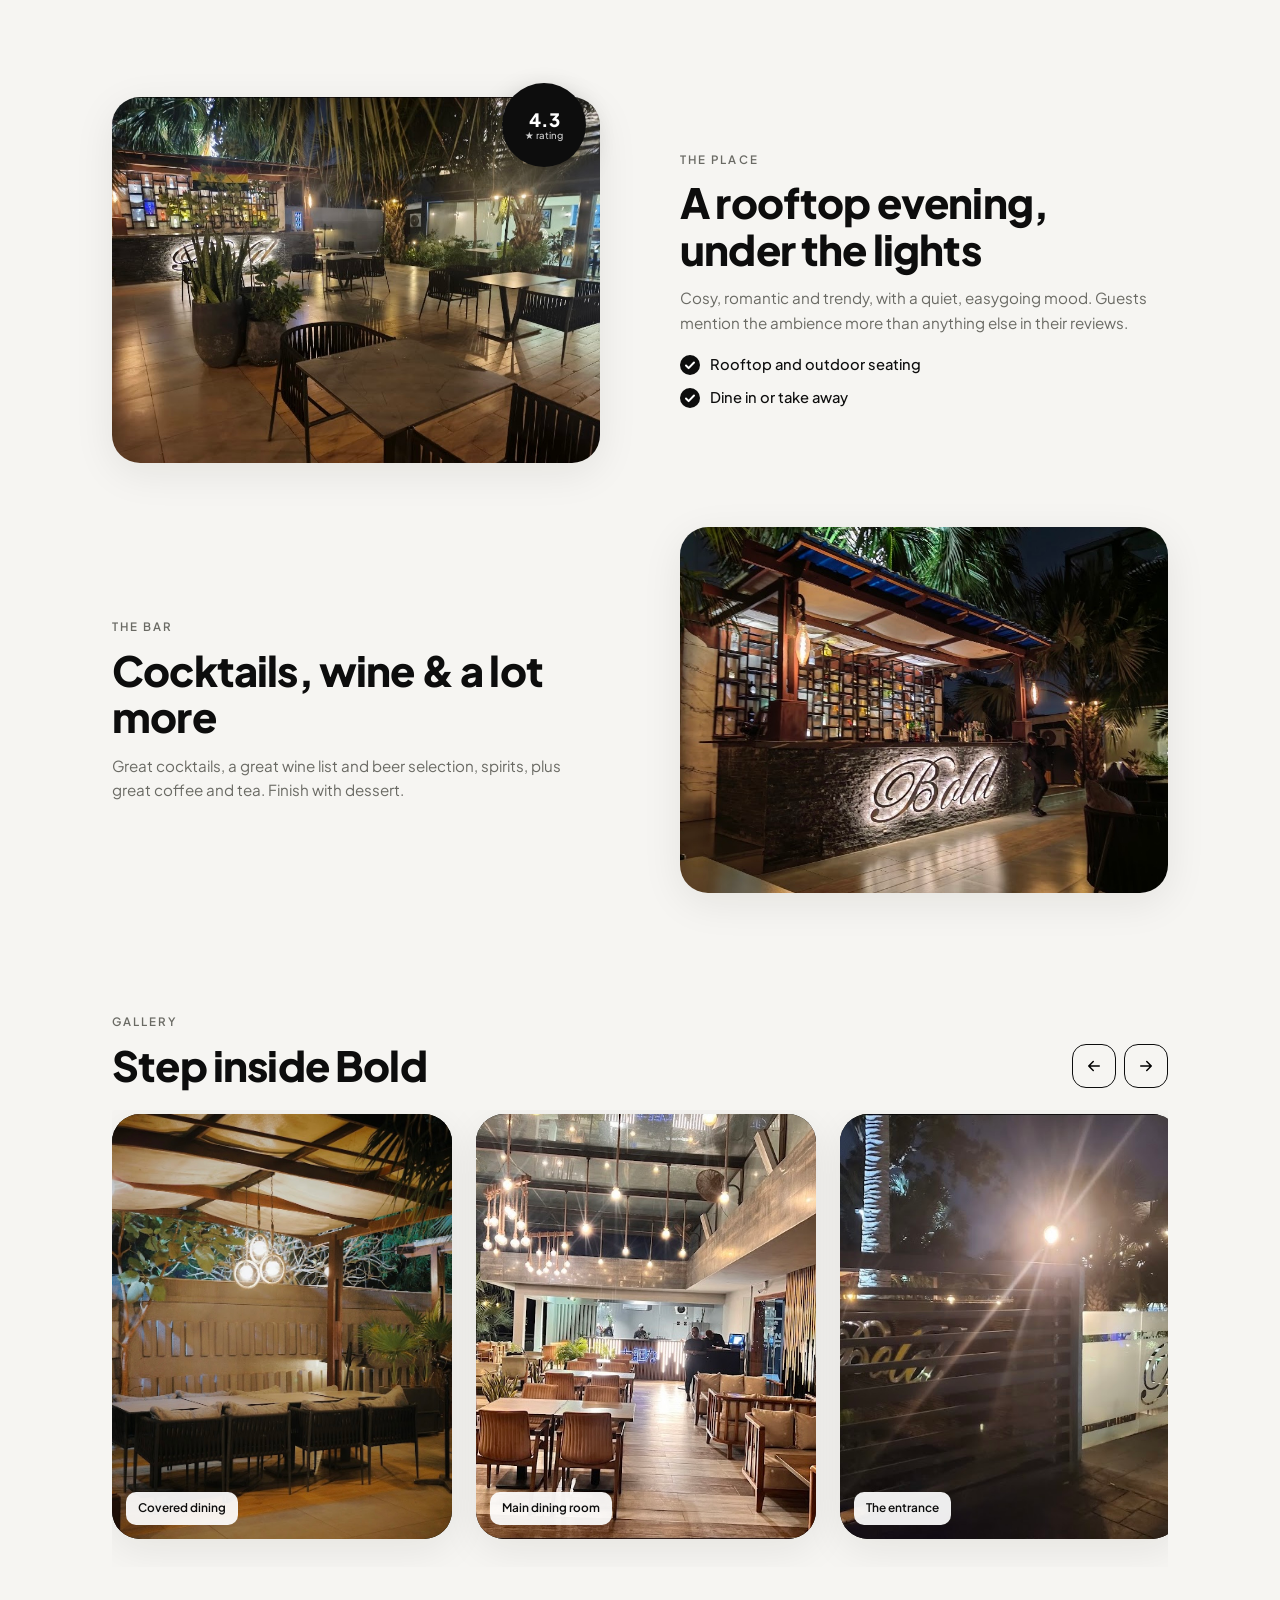
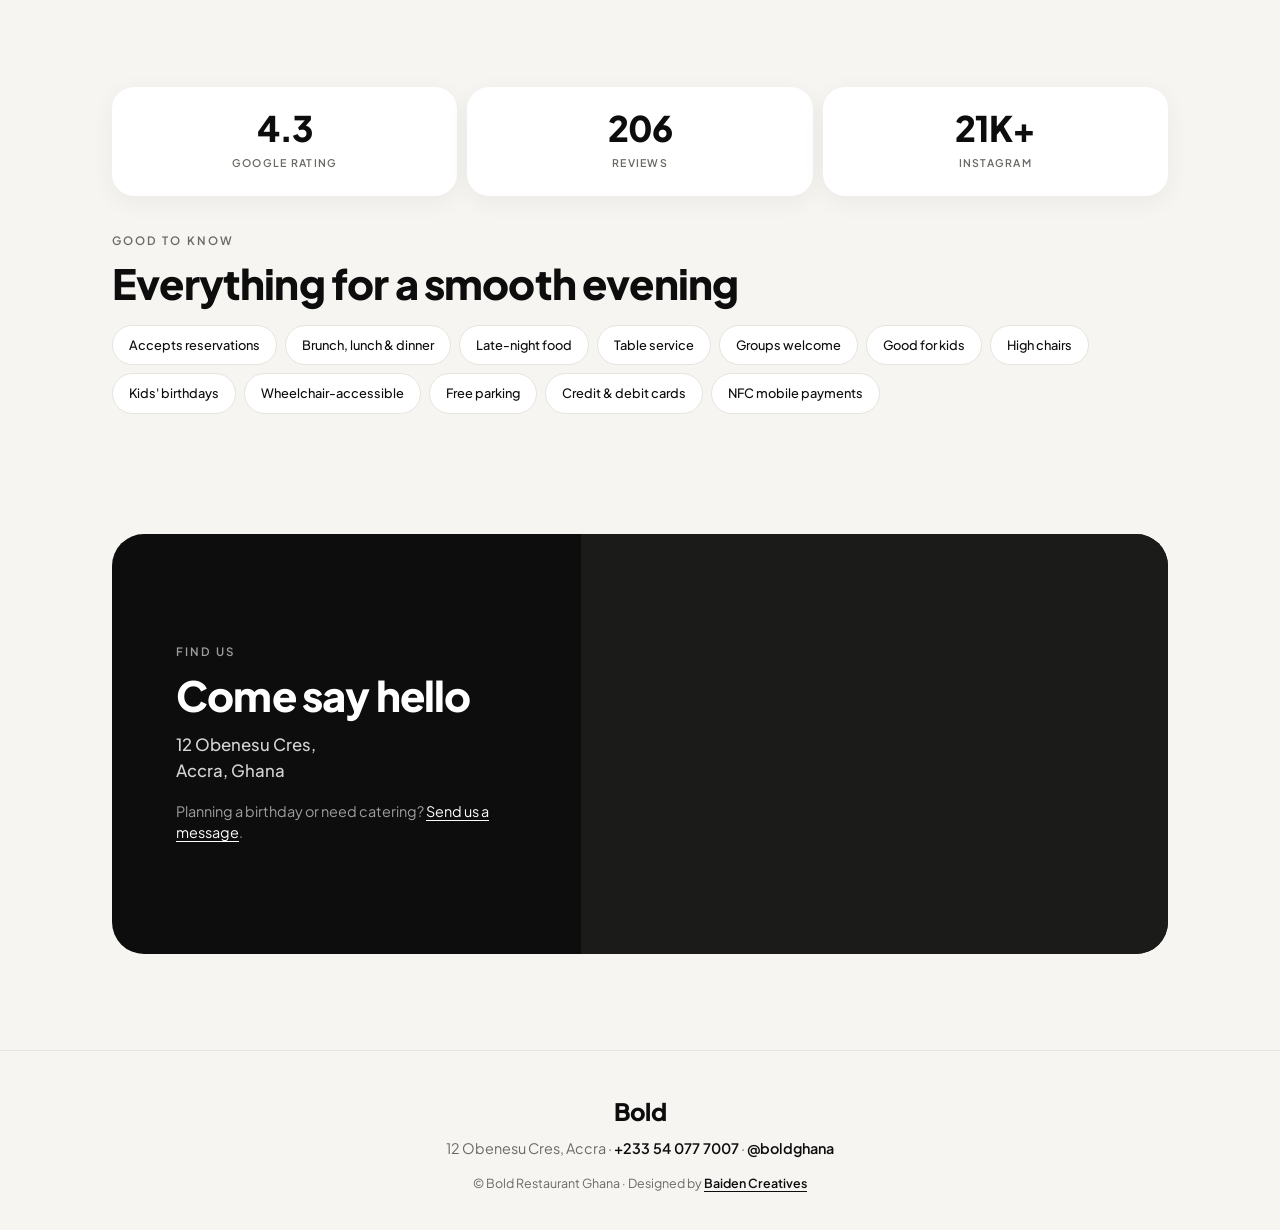
==== commit afa64cbe: "Remove highlights ribbon so the hero fills the first screen Co-Authored-By: Claude Sonnet 5.5 <norep" ====
--- a/index.html
+++ b/index.html
@@ -4,16 +4,54 @@
 <meta charset="utf-8">
 <meta name="viewport" content="width=device-width, initial-scale=1, viewport-fit=cover">
 <title>Bold Restaurant Ghana | Rooftop Dining &amp; Cocktails in Accra</title>
-<meta name="description" content="Bold Restaurant Ghana, Obenesu Cres, Accra. Rooftop seating, cocktails, brunch, lunch, dinner and late-night plates.">
-<meta name="theme-color" content="#f6f5f2">
-<meta property="og:title" content="Bold Restaurant Ghana">
-<meta property="og:description" content="The restaurant your friends keep telling you about. Come dine, connect, and feel at home.">
-<meta property="og:type" content="restaurant">
-<meta property="og:image" content="images/seared-fish.jpg">
+<meta name="description" content="The restaurant your friends keep telling you about. Rooftop dining, great cocktails and plates worth the trip in Accra.">
+<meta name="theme-color" content="#0b0a09">
+<meta name="application-name" content="Bold">
+<meta name="apple-mobile-web-app-title" content="Bold">
+<meta name="apple-mobile-web-app-capable" content="yes">
+<meta name="apple-mobile-web-app-status-bar-style" content="default">
+<link rel="canonical" href="https://bold-restaurant-ghana.vercel.app/">
+<link rel="icon" href="/favicon.svg" type="image/svg+xml">
+<link rel="icon" href="/icons/favicon-32.png" sizes="32x32" type="image/png">
+<link rel="icon" href="/icons/favicon-16.png" sizes="16x16" type="image/png">
+<link rel="shortcut icon" href="/favicon.ico">
+<link rel="apple-touch-icon" href="/icons/apple-touch-icon.png">
+<link rel="manifest" href="/site.webmanifest">
+<meta property="og:site_name" content="Bold Restaurant Ghana">
+<meta property="og:type" content="website">
+<meta property="og:locale" content="en_GH">
+<meta property="og:title" content="Bold Restaurant Ghana | Rooftop Dining &amp; Cocktails in Accra">
+<meta property="og:description" content="The restaurant your friends keep telling you about. Rooftop dining, great cocktails and plates worth the trip in Accra.">
+<meta property="og:url" content="https://bold-restaurant-ghana.vercel.app/">
+<meta property="og:image" content="https://bold-restaurant-ghana.vercel.app/og-image.jpg">
+<meta property="og:image:width" content="1200">
+<meta property="og:image:height" content="630">
+<meta property="og:image:alt" content="Bold Restaurant Ghana: the lit Bold sign over the bar on the rooftop in Accra">
+<meta name="twitter:card" content="summary_large_image">
+<meta name="twitter:title" content="Bold Restaurant Ghana | Rooftop Dining &amp; Cocktails in Accra">
+<meta name="twitter:description" content="The restaurant your friends keep telling you about. Rooftop dining, great cocktails and plates worth the trip in Accra.">
+<meta name="twitter:image" content="https://bold-restaurant-ghana.vercel.app/og-image.jpg">
 <link rel="preconnect" href="https://fonts.googleapis.com">
 <link rel="preconnect" href="https://fonts.gstatic.com" crossorigin>
 <link href="https://fonts.googleapis.com/css2?family=Plus+Jakarta+Sans:wght@400;500;600;700;800&display=swap" rel="stylesheet">
 <link rel="stylesheet" href="style.css">
+<script type="application/ld+json">
+{
+  "@context": "https://schema.org",
+  "@type": "Restaurant",
+  "name": "Bold Restaurant Ghana",
+  "description": "Rooftop dining, great cocktails and plates worth the trip in Accra, Ghana.",
+  "url": "https://bold-restaurant-ghana.vercel.app/",
+  "image": "https://bold-restaurant-ghana.vercel.app/og-image.jpg",
+  "logo": "https://bold-restaurant-ghana.vercel.app/icons/icon-512.png",
+  "telephone": "+233540777007",
+  "address": { "@type": "PostalAddress", "streetAddress": "12 Obenesu Cres", "addressLocality": "Accra", "addressCountry": "GH" },
+  "hasMenu": "https://bold-restaurant-ghana.vercel.app/menu.html",
+  "acceptsReservations": true,
+  "aggregateRating": { "@type": "AggregateRating", "ratingValue": "4.3", "reviewCount": "206" },
+  "sameAs": ["https://www.instagram.com/boldghana/"]
+}
+</script>
 </head>
 <body>
 <script>document.documentElement.classList.add('js')</script>
@@ -74,13 +112,6 @@
     </div>
   </div>
 </section>
-
-<div class="ribbon" aria-hidden="true">
-  <div class="ribbon-track">
-    <span>Cosy</span><span>Romantic</span><span>Trendy</span><span>Casual</span><span>Quiet</span><span>Rooftop</span><span>Halal</span><span>Vegan options</span>
-    <span>Cosy</span><span>Romantic</span><span>Trendy</span><span>Casual</span><span>Quiet</span><span>Rooftop</span><span>Halal</span><span>Vegan options</span>
-  </div>
-</div>
 
 <!-- FAVOURITES -->
 <section id="favourites" style="padding-top:24px">
--- a/style.css
+++ b/style.css
@@ -105,12 +105,6 @@
     .hero .btn { min-height: 48px; padding: 13px 24px; }
   }
 
-  /* Ribbon */
-  .ribbon { background: var(--ink); color: #fff; overflow: hidden; padding: 16px 0; }
-  .ribbon-track { display: flex; width: max-content; animation: slide 36s linear infinite; }
-  .ribbon span { font-size: .78rem; font-weight: 600; letter-spacing: .22em; text-transform: uppercase; white-space: nowrap; padding: 0 22px; opacity: .92; }
-  .ribbon span::after { content: "✦"; margin-left: 44px; opacity: .55; font-size: .7rem; }
-  @keyframes slide { to { transform: translateX(-50%); } }
 
   /* Favourites carousel */
   .intro { display: grid; gap: 10px; margin-bottom: 26px; }
@@ -247,7 +241,6 @@
     .js .reveal { opacity: 1; transform: none; transition: none; }
     .btn, .dish-card .go { transition: none; }
     .slide img { transform: none !important; transition: none; }
-    .ribbon-track { animation: none; }
   }
 
 /* ===== Menu page (classic) ===== */
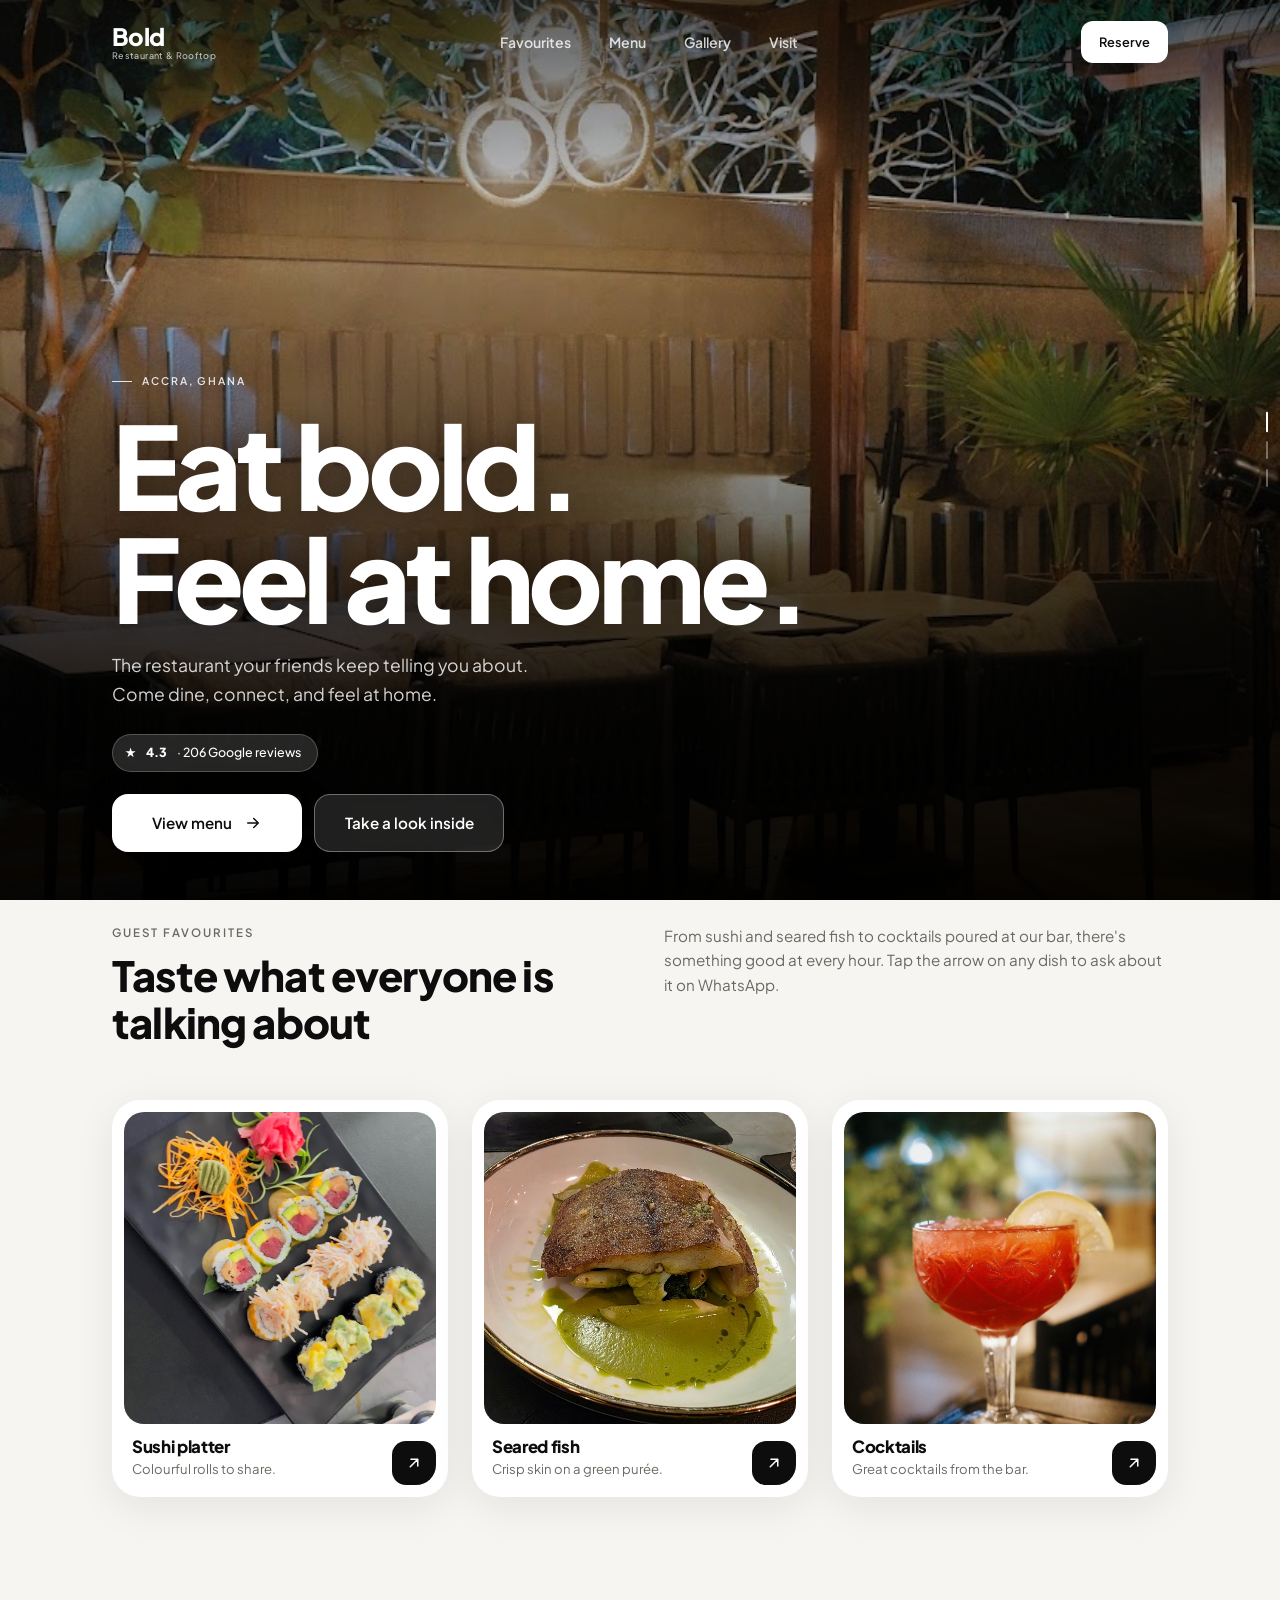
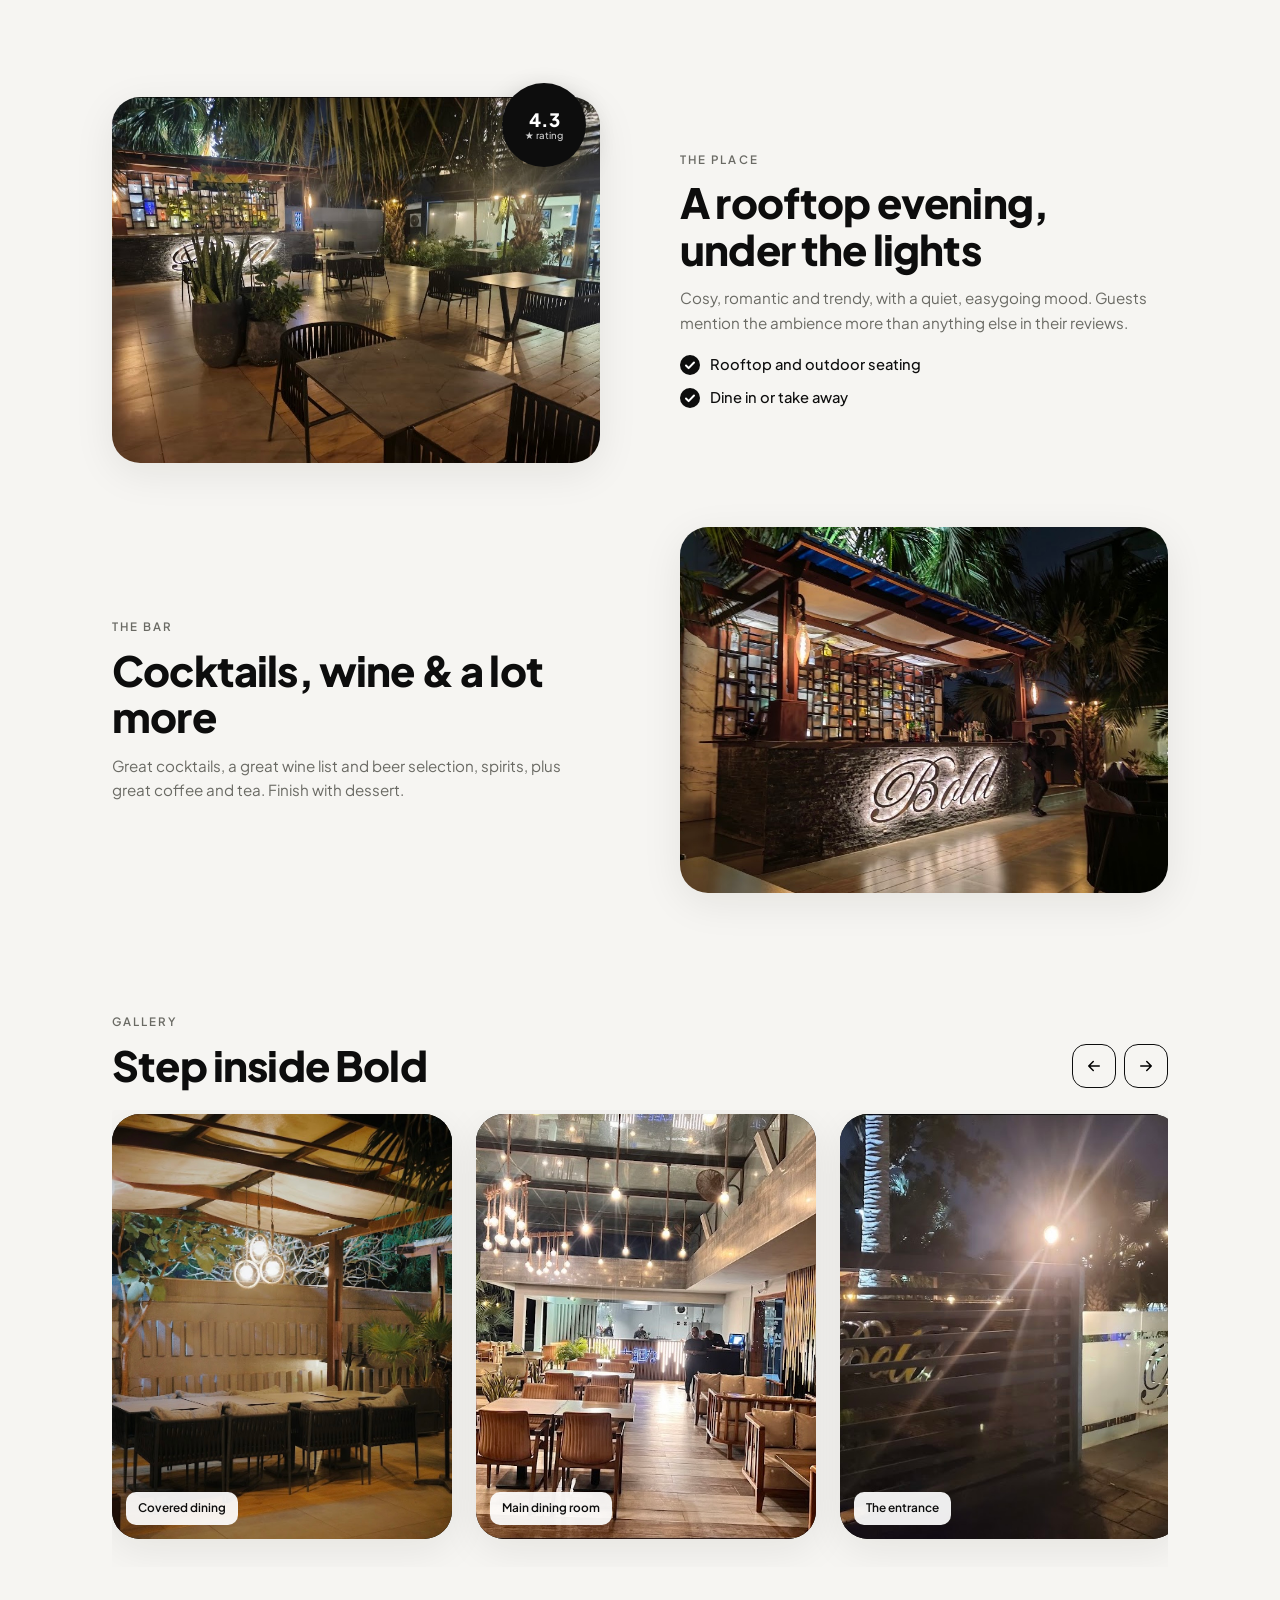
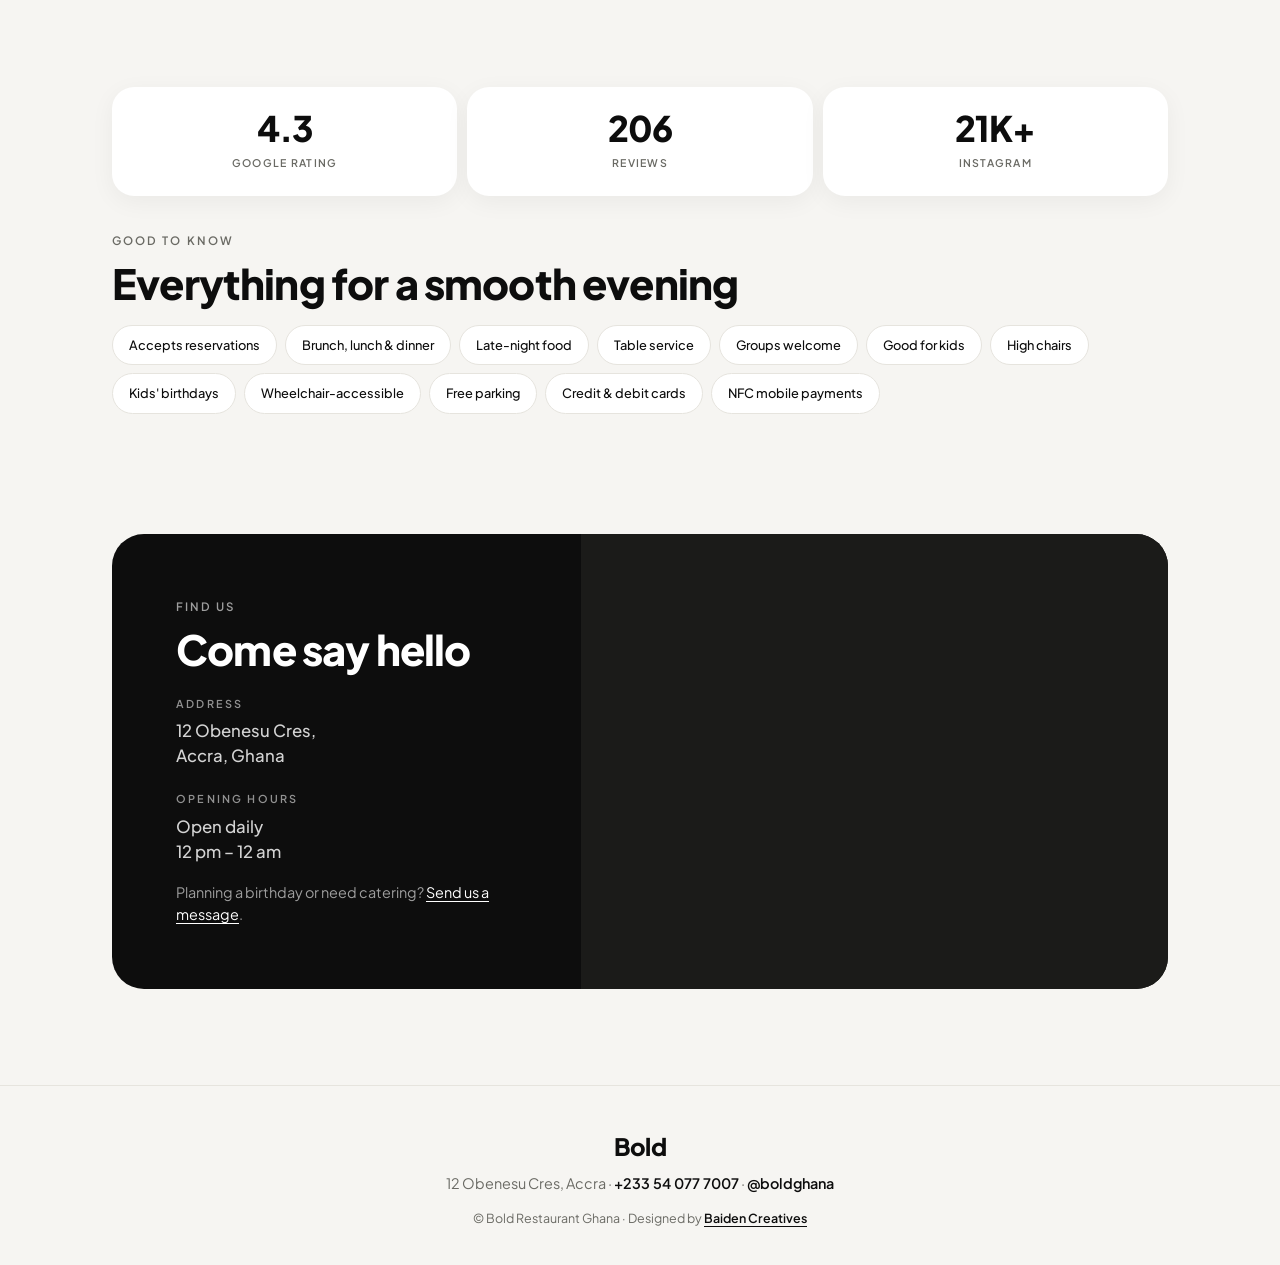
==== commit 78070ded: "Add opening hours, tighten hero bottom, new favourites headline Co-Authored-By: Claude Sonnet 5.5 <n" ====
--- a/index.html
+++ b/index.html
@@ -48,6 +48,7 @@
   "address": { "@type": "PostalAddress", "streetAddress": "12 Obenesu Cres", "addressLocality": "Accra", "addressCountry": "GH" },
   "hasMenu": "https://bold-restaurant-ghana.vercel.app/menu.html",
   "acceptsReservations": true,
+  "openingHoursSpecification": [{ "@type": "OpeningHoursSpecification", "dayOfWeek": ["Monday","Tuesday","Wednesday","Thursday","Friday","Saturday","Sunday"], "opens": "12:00", "closes": "00:00" }],
   "aggregateRating": { "@type": "AggregateRating", "ratingValue": "4.3", "reviewCount": "206" },
   "sameAs": ["https://www.instagram.com/boldghana/"]
 }
@@ -95,6 +96,7 @@
       <picture><source media="(min-width:960px)" srcset="images/patio.jpg"><img src="images/sushi.jpg" alt="" loading="lazy"></picture>
     </div>
   </div>
+  <div class="pager" id="pager" aria-label="Hero photos"><button class="on" aria-label="Photo 1"></button><button aria-label="Photo 2"></button><button aria-label="Photo 3"></button></div>
   <div class="wrap hero-content">
     <span class="kicker">Accra, Ghana</span>
     <h1>Eat bold.<br>Feel at home.</h1>
@@ -106,10 +108,6 @@
       </a>
       <a class="btn glass" href="#gallery">Take a look inside</a>
     </div>
-    <div class="hero-foot">
-
-      <div class="pager" id="pager" aria-label="Hero photos"><button class="on" aria-label="Photo 1"></button><button aria-label="Photo 2"></button><button aria-label="Photo 3"></button></div>
-    </div>
   </div>
 </section>
 
@@ -119,7 +117,7 @@
     <div class="intro reveal">
       <div>
         <span class="eyebrow">Guest favourites</span>
-        <h2>We have delicious food, tasty food in town</h2>
+        <h2>Taste what everyone is talking about</h2>
       </div>
       <p class="muted">From sushi and seared fish to cocktails poured at our bar, there's something good at every hour. Tap the arrow on any dish to ask about it on WhatsApp.</p>
     </div>
@@ -227,7 +225,10 @@
       <div class="visit-copy">
         <span class="eyebrow">Find us</span>
         <h2>Come say hello</h2>
+        <span class="label">Address</span>
         <p>12 Obenesu Cres,<br>Accra, Ghana</p>
+        <span class="label">Opening hours</span>
+        <p>Open daily<br>12 pm – 12 am</p>
         <p class="note">Planning a birthday or need catering? <a href="https://wa.me/233540777007?text=Hello%20Bold%2C%20I%27d%20like%20to%20ask%20about%20catering." target="_blank" rel="noopener">Send us a message</a>.</p>
       </div>
       <div class="map">
@@ -244,7 +245,7 @@
   <div class="wrap">
     <a class="logo" href="#top">Bold</a>
     <p class="line">12 Obenesu Cres, Accra · <a href="tel:+233540777007">+233 54 077 7007</a> · <a href="https://www.instagram.com/boldghana/" target="_blank" rel="noopener">@boldghana</a></p>
-    <!-- TODO: add opening hours and confirm house number (Google says 12, WhatsApp says 11 Obenesu Cres). -->
+    <!-- TODO: confirm opening hours (12 pm - 12 am daily, from public listings) and house number (Google says 12, WhatsApp says 11 Obenesu Cres). -->
     <span class="copy">© Bold Restaurant Ghana · Designed by <a href="https://baiden-creatives.vercel.app" target="_blank" rel="noopener">Baiden Creatives</a></span>
   </div>
 </footer>
--- a/style.css
+++ b/style.css
@@ -79,29 +79,28 @@
     background:
       linear-gradient(180deg, rgba(0,0,0,.62) 0%, rgba(0,0,0,.08) 30%, rgba(0,0,0,.34) 48%, rgba(0,0,0,.84) 80%, rgba(0,0,0,.94) 100%);
   }
-  .hero-content { position: relative; z-index: 2; padding-top: 120px; padding-bottom: 34px; }
+  .hero-content { position: relative; z-index: 2; padding-top: 120px; padding-bottom: calc(26px + env(safe-area-inset-bottom)); }
   .kicker { display: inline-flex; align-items: center; gap: 10px; font-size: .66rem; font-weight: 600; letter-spacing: .18em; text-transform: uppercase; color: rgba(255,255,255,.85); margin-bottom: 18px; white-space: nowrap; }
   .kicker::before { content: ""; width: 20px; flex: none; height: 1px; background: currentColor; }
   .hero h1 { font-size: clamp(2.8rem, 13vw, 7.2rem); line-height: .98; letter-spacing: -.045em; margin-bottom: 18px; text-shadow: 0 2px 30px rgba(0,0,0,.35); }
   .hero p.lead { color: rgba(255,255,255,.82); max-width: 460px; font-size: 1rem; margin-bottom: 26px; }
   .rating-pill { display: inline-flex; align-items: center; gap: 10px; background: rgba(255,255,255,.14); border: 1px solid rgba(255,255,255,.22); backdrop-filter: blur(12px); -webkit-backdrop-filter: blur(12px); border-radius: 999px; padding: 8px 16px 8px 12px; font-size: .78rem; font-weight: 500; margin-bottom: 22px; }
   .rating-pill b { font-weight: 800; }
-  .hero-ctas { display: grid; gap: 12px; margin-bottom: 28px; }
+  .hero-ctas { display: grid; gap: 12px; margin-bottom: 0; }
   .hero .btn { width: 100%; background: #fff; color: var(--ink); box-shadow: 0 14px 34px rgba(0,0,0,.35); }
   .hero .btn.glass { background: rgba(255,255,255,.12); color: #fff; border: 1px solid rgba(255,255,255,.35); backdrop-filter: blur(12px); -webkit-backdrop-filter: blur(12px); box-shadow: none; }
-  .hero-foot { display: flex; align-items: center; justify-content: flex-end; gap: 16px; padding-top: 18px; border-top: 1px solid rgba(255,255,255,.2); }
-  .pager { display: flex; gap: 4px; flex: none; }
-  .pager button { width: 18px; height: 22px; background: none; border: 0; cursor: pointer; position: relative; padding: 0; }
-  .pager button::after { content: ""; position: absolute; left: 0; right: 0; top: 10px; height: 2px; border-radius: 2px; background: rgba(255,255,255,.35); transition: background .3s; }
-  .pager button.on::after { background: #fff; }
+  .pager { position: absolute; z-index: 3; right: 8px; top: 50%; transform: translateY(-50%); display: flex; flex-direction: column; gap: 2px; }
+  .pager button { width: 22px; height: 26px; background: none; border: 0; cursor: pointer; position: relative; padding: 0; }
+  .pager button::after { content: ""; position: absolute; right: 4px; top: 4px; bottom: 4px; width: 2px; border-radius: 2px; background: rgba(255,255,255,.35); transition: background .3s, transform .3s; }
+  .pager button.on::after { background: #fff; transform: scaleY(1.15); }
 
   @media (max-height: 720px) {
-    .hero-content { padding-top: 96px; padding-bottom: 22px; }
+    .hero-content { padding-top: 96px; padding-bottom: calc(20px + env(safe-area-inset-bottom)); }
     .hero h1 { font-size: clamp(2.3rem, 11vw, 3.4rem); margin-bottom: 12px; }
     .hero p.lead { display: none; }
     .kicker { margin-bottom: 12px; }
     .rating-pill { margin-bottom: 16px; }
-    .hero-ctas { gap: 10px; margin-bottom: 18px; }
+    .hero-ctas { gap: 10px; }
     .hero .btn { min-height: 48px; padding: 13px 24px; }
   }
 
@@ -167,9 +166,10 @@
   .visit-box { background: var(--ink); color: #fff; border-radius: 32px; overflow: hidden; display: grid; }
   .visit-copy { padding: 36px 26px 28px; }
   .visit .eyebrow { color: rgba(255,255,255,.6); }
-  .visit h2 { margin-bottom: 14px; }
+  .visit h2 { margin-bottom: 0; }
   .visit p { color: rgba(255,255,255,.82); font-size: 1.05rem; font-weight: 500; line-height: 1.5; }
   .visit p.note a { color: #fff; text-decoration: underline; text-underline-offset: 3px; }
+  .visit .label { display: block; font-size: .68rem; letter-spacing: .2em; text-transform: uppercase; color: rgba(255,255,255,.55); font-weight: 600; margin: 22px 0 6px; }
   .visit p.note { margin-top: 18px; font-size: .9rem; font-weight: 400; color: rgba(255,255,255,.6); }
   .map { min-height: 280px; background: #1b1b19; }
   .map iframe { width: 100%; height: 100%; min-height: 280px; border: 0; display: block; filter: grayscale(.25) contrast(1.05); }
@@ -218,7 +218,7 @@
     header.top nav a { opacity: .8; transition: opacity .2s; }
     header.top nav a:hover { opacity: 1; }
     .burger, .menu-overlay { display: none; }
-    .hero-content { padding-bottom: 56px; }
+    .hero-content { padding-bottom: 48px; }
     .hero h1 { font-size: clamp(5rem, 9vw, 8.4rem); }
     .hero p.lead { font-size: 1.1rem; }
     .hero-ctas { grid-template-columns: auto auto; justify-content: start; }
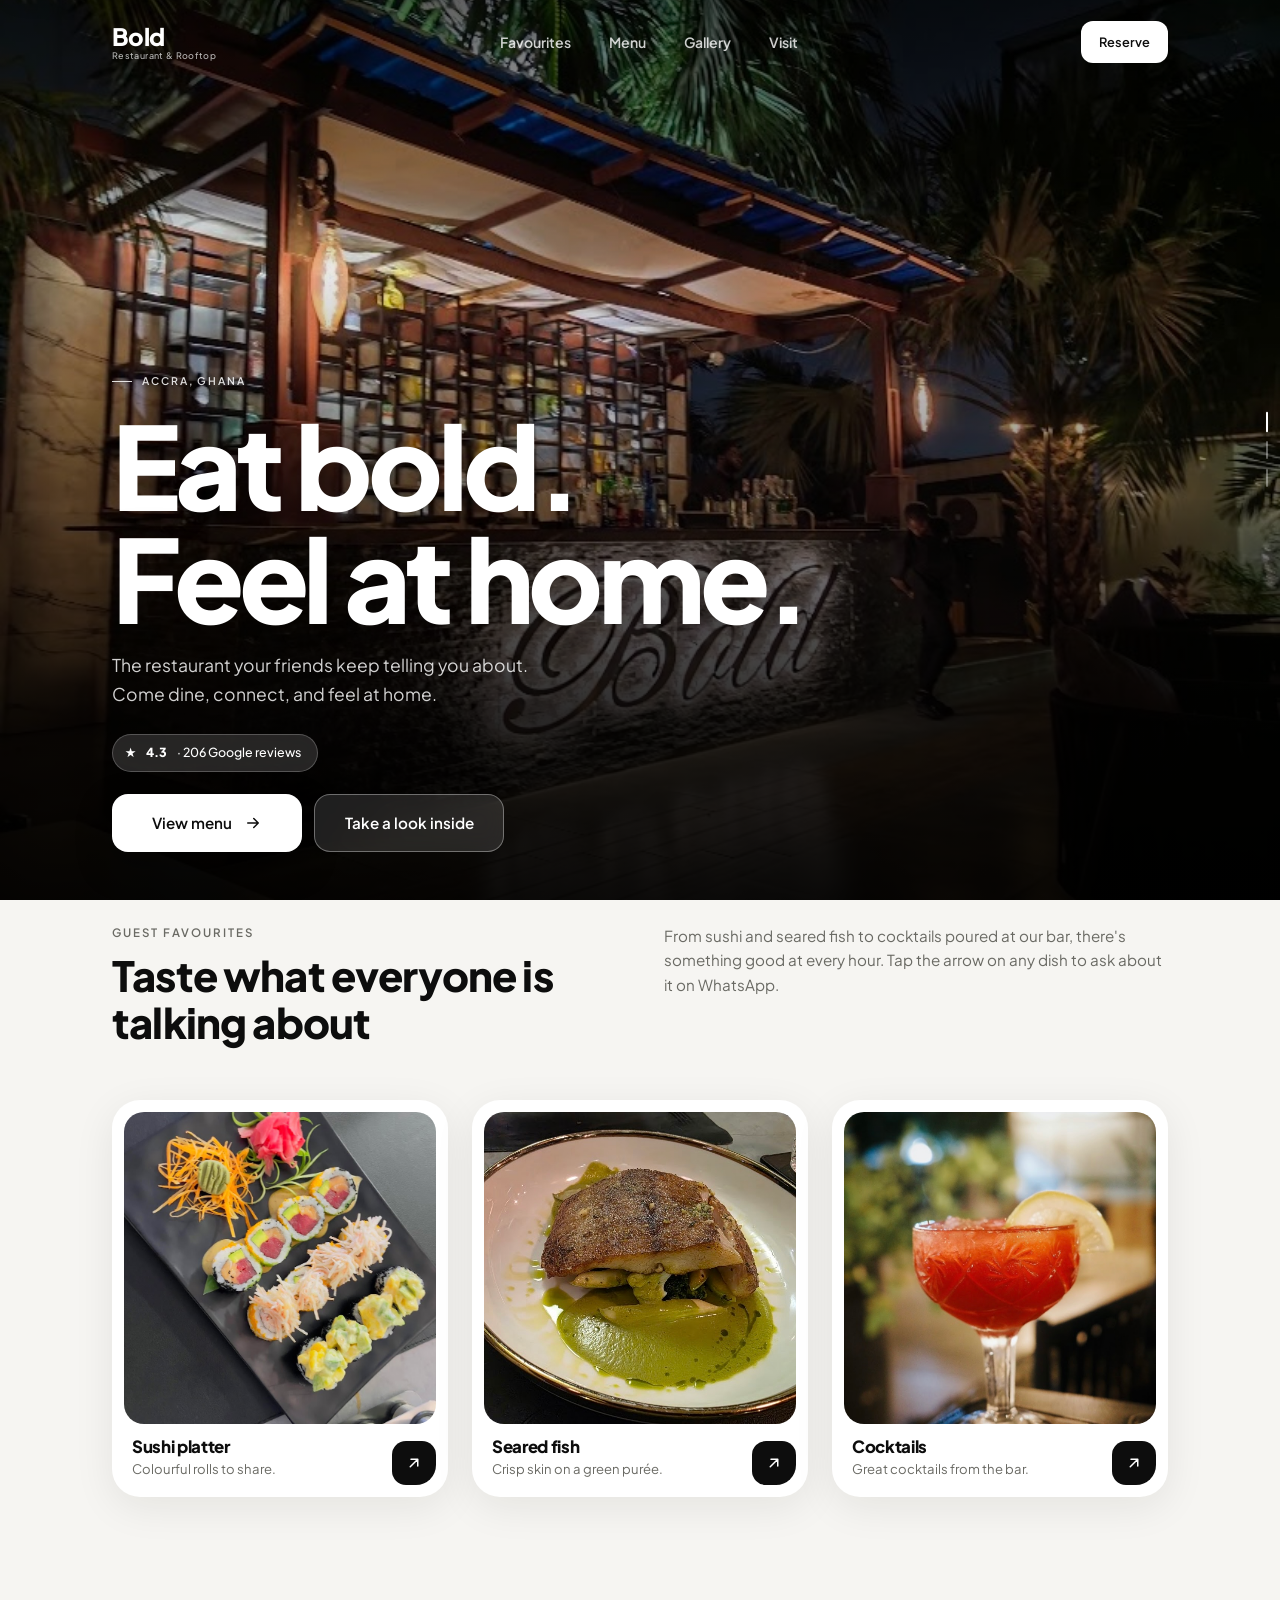
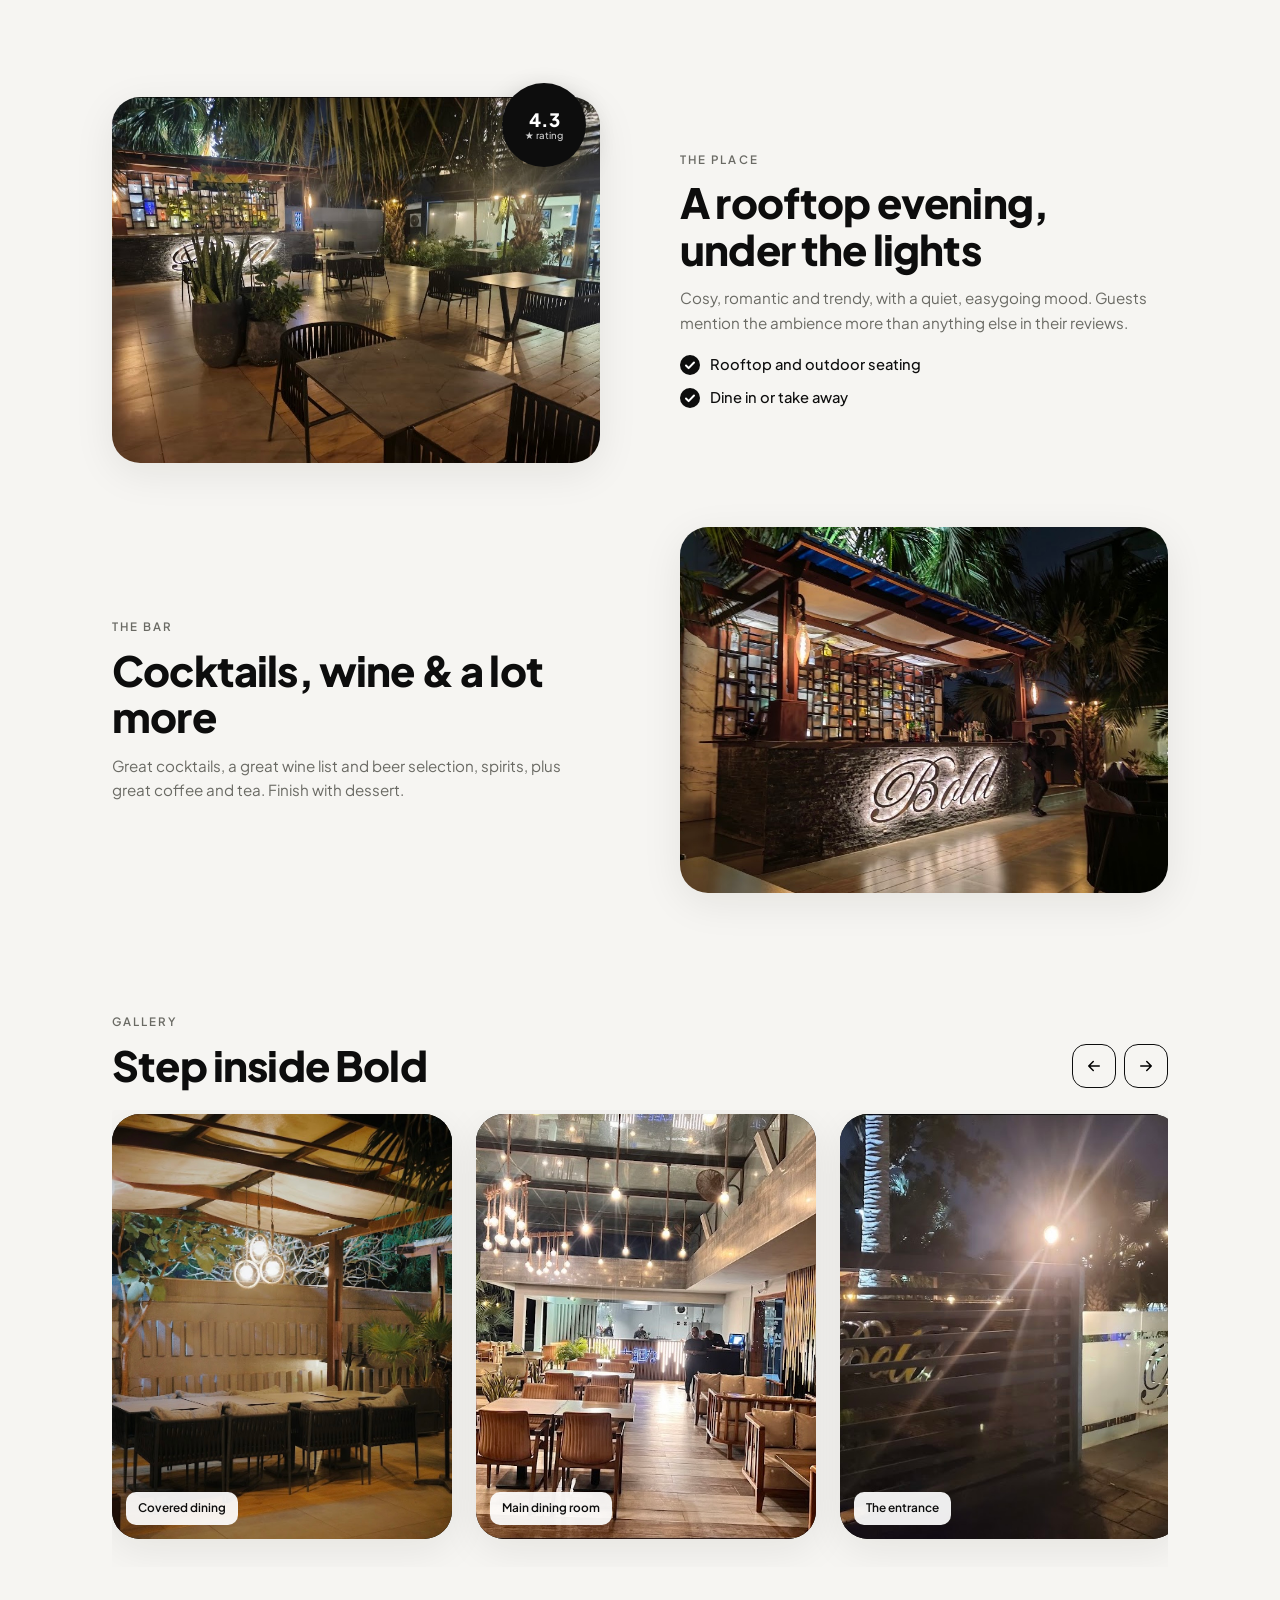
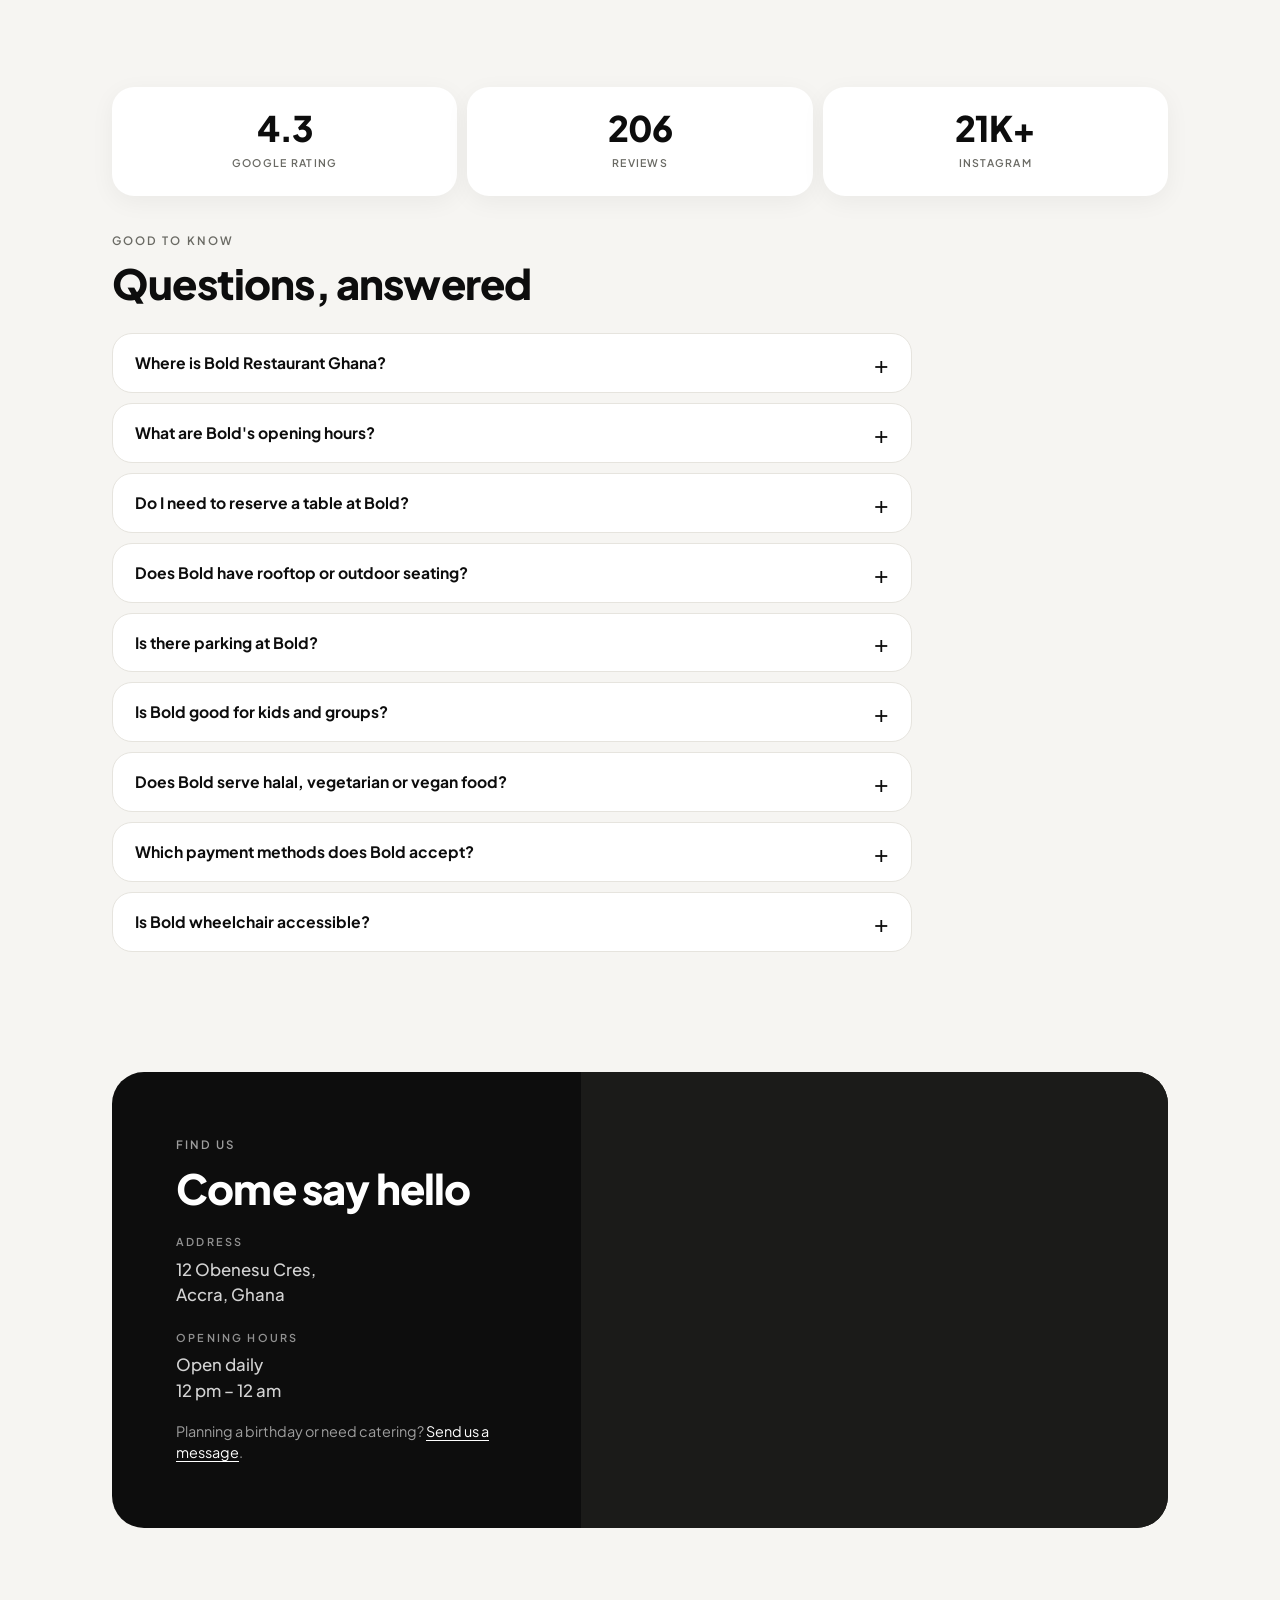
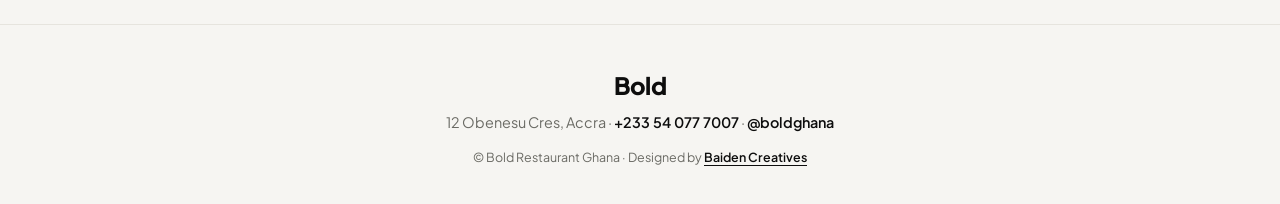
==== commit e728b4d9: "SEO and local/AI search: rich structured data, FAQ, sitemap with images, robots, llms.txt, 404, head" ====
--- a/index.html
+++ b/index.html
@@ -1,5 +1,5 @@
 <!doctype html>
-<html lang="en">
+<html lang="en-GH">
 <head>
 <meta charset="utf-8">
 <meta name="viewport" content="width=device-width, initial-scale=1, viewport-fit=cover">
@@ -11,6 +11,14 @@
 <meta name="apple-mobile-web-app-capable" content="yes">
 <meta name="apple-mobile-web-app-status-bar-style" content="default">
 <link rel="canonical" href="https://bold-restaurant-ghana.vercel.app/">
+<link rel="alternate" hreflang="en-GH" href="https://bold-restaurant-ghana.vercel.app/">
+<link rel="alternate" hreflang="x-default" href="https://bold-restaurant-ghana.vercel.app/">
+<meta name="robots" content="index, follow, max-image-preview:large, max-snippet:-1">
+<meta name="geo.region" content="GH-AA">
+<meta name="geo.placename" content="Accra">
+<meta name="author" content="Baiden Creatives">
+<link rel="preload" as="image" href="images/pendant-lounge.jpg" media="(max-width: 959px)" fetchpriority="high">
+<link rel="preload" as="image" href="images/bar-sign.jpg" media="(min-width: 960px)" fetchpriority="high">
 <link rel="icon" href="/favicon.svg" type="image/svg+xml">
 <link rel="icon" href="/icons/favicon-32.png" sizes="32x32" type="image/png">
 <link rel="icon" href="/icons/favicon-16.png" sizes="16x16" type="image/png">
@@ -38,24 +46,257 @@
 <script type="application/ld+json">
 {
   "@context": "https://schema.org",
-  "@type": "Restaurant",
-  "name": "Bold Restaurant Ghana",
-  "description": "Rooftop dining, great cocktails and plates worth the trip in Accra, Ghana.",
-  "url": "https://bold-restaurant-ghana.vercel.app/",
-  "image": "https://bold-restaurant-ghana.vercel.app/og-image.jpg",
-  "logo": "https://bold-restaurant-ghana.vercel.app/icons/icon-512.png",
-  "telephone": "+233540777007",
-  "address": { "@type": "PostalAddress", "streetAddress": "12 Obenesu Cres", "addressLocality": "Accra", "addressCountry": "GH" },
-  "hasMenu": "https://bold-restaurant-ghana.vercel.app/menu.html",
-  "acceptsReservations": true,
-  "openingHoursSpecification": [{ "@type": "OpeningHoursSpecification", "dayOfWeek": ["Monday","Tuesday","Wednesday","Thursday","Friday","Saturday","Sunday"], "opens": "12:00", "closes": "00:00" }],
-  "aggregateRating": { "@type": "AggregateRating", "ratingValue": "4.3", "reviewCount": "206" },
-  "sameAs": ["https://www.instagram.com/boldghana/"]
+  "@graph": [
+    {
+      "@type": "WebSite",
+      "@id": "https://bold-restaurant-ghana.vercel.app/#website",
+      "url": "https://bold-restaurant-ghana.vercel.app/",
+      "name": "Bold Restaurant Ghana",
+      "inLanguage": "en-GH",
+      "publisher": {
+        "@id": "https://bold-restaurant-ghana.vercel.app/#restaurant"
+      }
+    },
+    {
+      "@type": "Restaurant",
+      "@id": "https://bold-restaurant-ghana.vercel.app/#restaurant",
+      "name": "Bold Restaurant Ghana",
+      "alternateName": "Bold",
+      "description": "Rooftop restaurant and bar in Accra, Ghana, serving brunch, lunch, dinner, sushi, cocktails and late-night plates.",
+      "url": "https://bold-restaurant-ghana.vercel.app/",
+      "image": [
+        "https://bold-restaurant-ghana.vercel.app/og-image.jpg",
+        "https://bold-restaurant-ghana.vercel.app/images/bar-sign.jpg",
+        "https://bold-restaurant-ghana.vercel.app/images/pendant-lounge.jpg",
+        "https://bold-restaurant-ghana.vercel.app/images/dining-room.jpg",
+        "https://bold-restaurant-ghana.vercel.app/images/patio.jpg",
+        "https://bold-restaurant-ghana.vercel.app/images/entrance.jpg",
+        "https://bold-restaurant-ghana.vercel.app/images/sushi.jpg",
+        "https://bold-restaurant-ghana.vercel.app/images/seared-fish.jpg",
+        "https://bold-restaurant-ghana.vercel.app/images/cocktail.jpg"
+      ],
+      "logo": {
+        "@type": "ImageObject",
+        "url": "https://bold-restaurant-ghana.vercel.app/icons/icon-512.png",
+        "width": 512,
+        "height": 512
+      },
+      "telephone": "+233540777007",
+      "address": {
+        "@type": "PostalAddress",
+        "streetAddress": "12 Obenesu Cres",
+        "addressLocality": "Accra",
+        "addressRegion": "Greater Accra",
+        "addressCountry": "GH"
+      },
+      "areaServed": "Accra, Ghana",
+      "hasMenu": "https://bold-restaurant-ghana.vercel.app/menu.html",
+      "acceptsReservations": true,
+      "openingHoursSpecification": [
+        {
+          "@type": "OpeningHoursSpecification",
+          "dayOfWeek": [
+            "Monday",
+            "Tuesday",
+            "Wednesday",
+            "Thursday",
+            "Friday",
+            "Saturday",
+            "Sunday"
+          ],
+          "opens": "12:00",
+          "closes": "00:00"
+        }
+      ],
+      "paymentAccepted": "Credit card, debit card, NFC mobile payments",
+      "amenityFeature": [
+        {
+          "@type": "LocationFeatureSpecification",
+          "name": "Rooftop seating",
+          "value": true
+        },
+        {
+          "@type": "LocationFeatureSpecification",
+          "name": "Outdoor seating",
+          "value": true
+        },
+        {
+          "@type": "LocationFeatureSpecification",
+          "name": "Free parking lot",
+          "value": true
+        },
+        {
+          "@type": "LocationFeatureSpecification",
+          "name": "Free street parking",
+          "value": true
+        },
+        {
+          "@type": "LocationFeatureSpecification",
+          "name": "Wheelchair-accessible seating",
+          "value": true
+        },
+        {
+          "@type": "LocationFeatureSpecification",
+          "name": "Wheelchair-accessible toilet",
+          "value": true
+        },
+        {
+          "@type": "LocationFeatureSpecification",
+          "name": "Bar on site",
+          "value": true
+        },
+        {
+          "@type": "LocationFeatureSpecification",
+          "name": "High chairs",
+          "value": true
+        },
+        {
+          "@type": "LocationFeatureSpecification",
+          "name": "Kids' menu",
+          "value": true
+        },
+        {
+          "@type": "LocationFeatureSpecification",
+          "name": "Halal food",
+          "value": true
+        },
+        {
+          "@type": "LocationFeatureSpecification",
+          "name": "Vegetarian options",
+          "value": true
+        },
+        {
+          "@type": "LocationFeatureSpecification",
+          "name": "Vegan options",
+          "value": true
+        },
+        {
+          "@type": "LocationFeatureSpecification",
+          "name": "Takeaway",
+          "value": true
+        },
+        {
+          "@type": "LocationFeatureSpecification",
+          "name": "Table service",
+          "value": true
+        },
+        {
+          "@type": "LocationFeatureSpecification",
+          "name": "Late-night food",
+          "value": true
+        }
+      ],
+      "contactPoint": {
+        "@type": "ContactPoint",
+        "telephone": "+233540777007",
+        "contactType": "reservations",
+        "availableLanguage": "English"
+      },
+      "potentialAction": {
+        "@type": "ReserveAction",
+        "target": {
+          "@type": "EntryPoint",
+          "urlTemplate": "https://wa.me/233540777007",
+          "actionPlatform": [
+            "http://schema.org/DesktopWebPlatform",
+            "http://schema.org/MobileWebPlatform"
+          ]
+        },
+        "result": {
+          "@type": "Reservation",
+          "name": "Reserve a table at Bold Restaurant Ghana"
+        }
+      },
+      "sameAs": [
+        "https://www.instagram.com/boldghana/"
+      ]
+    },
+    {
+      "@type": "FAQPage",
+      "@id": "https://bold-restaurant-ghana.vercel.app/#faq",
+      "inLanguage": "en-GH",
+      "mainEntity": [
+        {
+          "@type": "Question",
+          "name": "Where is Bold Restaurant Ghana?",
+          "acceptedAnswer": {
+            "@type": "Answer",
+            "text": "Bold Restaurant Ghana is at 12 Obenesu Cres, Accra, Ghana."
+          }
+        },
+        {
+          "@type": "Question",
+          "name": "What are Bold's opening hours?",
+          "acceptedAnswer": {
+            "@type": "Answer",
+            "text": "Bold is open daily from 12 pm to 12 am."
+          }
+        },
+        {
+          "@type": "Question",
+          "name": "Do I need to reserve a table at Bold?",
+          "acceptedAnswer": {
+            "@type": "Answer",
+            "text": "Bold accepts reservations, and brunch reservations are recommended. Message the team on WhatsApp at +233 54 077 7007 to book a table, plan a birthday or ask about catering."
+          }
+        },
+        {
+          "@type": "Question",
+          "name": "Does Bold have rooftop or outdoor seating?",
+          "acceptedAnswer": {
+            "@type": "Answer",
+            "text": "Yes. Bold has rooftop and outdoor seating as well as dine-in and takeaway. Delivery is not available."
+          }
+        },
+        {
+          "@type": "Question",
+          "name": "Is there parking at Bold?",
+          "acceptedAnswer": {
+            "@type": "Answer",
+            "text": "Yes. There is a free parking lot and free street parking, with plenty of space."
+          }
+        },
+        {
+          "@type": "Question",
+          "name": "Is Bold good for kids and groups?",
+          "acceptedAnswer": {
+            "@type": "Answer",
+            "text": "Yes. Bold is good for kids and kids' birthdays, with high chairs and a kids' menu, and it welcomes groups."
+          }
+        },
+        {
+          "@type": "Question",
+          "name": "Does Bold serve halal, vegetarian or vegan food?",
+          "acceptedAnswer": {
+            "@type": "Answer",
+            "text": "Yes. Bold serves halal food and has vegetarian and vegan options."
+          }
+        },
+        {
+          "@type": "Question",
+          "name": "Which payment methods does Bold accept?",
+          "acceptedAnswer": {
+            "@type": "Answer",
+            "text": "Bold accepts credit cards, debit cards and NFC mobile payments."
+          }
+        },
+        {
+          "@type": "Question",
+          "name": "Is Bold wheelchair accessible?",
+          "acceptedAnswer": {
+            "@type": "Answer",
+            "text": "Yes. Bold has wheelchair-accessible seating and a wheelchair-accessible toilet."
+          }
+        }
+      ]
+    }
+  ]
 }
 </script>
 </head>
 <body>
 <script>document.documentElement.classList.add('js')</script>
+<a class="skip" href="#favourites">Skip to content</a>
 
 <header class="top" id="header">
   <div class="wrap">
@@ -87,19 +328,19 @@
 <section class="hero">
   <div class="slides" aria-hidden="true">
     <div class="slide active">
-      <picture><source media="(min-width:960px)" srcset="images/bar-sign.jpg"><img src="images/pendant-lounge.jpg" alt="" fetchpriority="high" style="object-position:50% 60%"></picture>
+      <picture><source media="(min-width:960px)" srcset="images/bar-sign.jpg"><img src="images/pendant-lounge.jpg" alt="Covered dining area with pendant lights at Bold Restaurant Ghana, Accra" fetchpriority="high" style="object-position:50% 60%"></picture>
     </div>
     <div class="slide">
-      <picture><source media="(min-width:960px)" srcset="images/dining-room.jpg"><img src="images/cocktail.jpg" alt="" loading="lazy"></picture>
+      <picture><source media="(min-width:960px)" srcset="images/dining-room.jpg"><img src="images/cocktail.jpg" alt="Red cocktail in a cut-glass coupe at Bold Restaurant Ghana" loading="lazy"></picture>
     </div>
     <div class="slide">
-      <picture><source media="(min-width:960px)" srcset="images/patio.jpg"><img src="images/sushi.jpg" alt="" loading="lazy"></picture>
+      <picture><source media="(min-width:960px)" srcset="images/patio.jpg"><img src="images/sushi.jpg" alt="Sushi platter with tuna, salmon and avocado rolls at Bold Restaurant Ghana" loading="lazy"></picture>
     </div>
   </div>
   <div class="pager" id="pager" aria-label="Hero photos"><button class="on" aria-label="Photo 1"></button><button aria-label="Photo 2"></button><button aria-label="Photo 3"></button></div>
   <div class="wrap hero-content">
     <span class="kicker">Accra, Ghana</span>
-    <h1>Eat bold.<br>Feel at home.</h1>
+    <h1><span class="sr-only">Bold Restaurant Ghana, rooftop restaurant and bar in Accra. </span>Eat bold.<br>Feel at home.</h1>
     <p class="lead">The restaurant your friends keep telling you about. Come dine, connect, and feel at home.</p>
     <div class="rating-pill"><span>★</span><b>4.3</b><span>· 206 Google reviews</span></div>
     <div class="hero-ctas">
@@ -206,13 +447,17 @@
     </div>
     <div class="reveal">
       <span class="eyebrow">Good to know</span>
-      <h2>Everything for a smooth evening</h2>
-      <div class="tags">
-        <span>Accepts reservations</span><span>Brunch, lunch &amp; dinner</span>
-        <span>Late-night food</span><span>Table service</span><span>Groups welcome</span>
-        <span>Good for kids</span><span>High chairs</span><span>Kids' birthdays</span>
-        <span>Wheelchair-accessible</span><span>Free parking</span>
-        <span>Credit &amp; debit cards</span><span>NFC mobile payments</span>
+      <h2>Questions, answered</h2>
+      <div class="faq">
+        <details><summary>Where is Bold Restaurant Ghana?</summary><p>Bold Restaurant Ghana is at 12 Obenesu Cres, Accra, Ghana.</p></details>
+        <details><summary>What are Bold's opening hours?</summary><p>Bold is open daily from 12 pm to 12 am.</p></details>
+        <details><summary>Do I need to reserve a table at Bold?</summary><p>Bold accepts reservations, and brunch reservations are recommended. Message the team on WhatsApp at +233 54 077 7007 to book a table, plan a birthday or ask about catering.</p></details>
+        <details><summary>Does Bold have rooftop or outdoor seating?</summary><p>Yes. Bold has rooftop and outdoor seating as well as dine-in and takeaway. Delivery is not available.</p></details>
+        <details><summary>Is there parking at Bold?</summary><p>Yes. There is a free parking lot and free street parking, with plenty of space.</p></details>
+        <details><summary>Is Bold good for kids and groups?</summary><p>Yes. Bold is good for kids and kids' birthdays, with high chairs and a kids' menu, and it welcomes groups.</p></details>
+        <details><summary>Does Bold serve halal, vegetarian or vegan food?</summary><p>Yes. Bold serves halal food and has vegetarian and vegan options.</p></details>
+        <details><summary>Which payment methods does Bold accept?</summary><p>Bold accepts credit cards, debit cards and NFC mobile payments.</p></details>
+        <details><summary>Is Bold wheelchair accessible?</summary><p>Yes. Bold has wheelchair-accessible seating and a wheelchair-accessible toilet.</p></details>
       </div>
     </div>
   </div>
--- a/style.css
+++ b/style.css
@@ -303,3 +303,17 @@
   .course-body.has-photo.flip .plate { order: 2; }
   .items.cols { grid-template-columns: 1fr 1fr; gap: 34px 72px; }
 }
+
+/* ===== Accessibility + FAQ ===== */
+.sr-only { position: absolute; width: 1px; height: 1px; padding: 0; margin: -1px; overflow: hidden; clip: rect(0,0,0,0); white-space: nowrap; border: 0; }
+.skip { position: fixed; left: 12px; top: -60px; z-index: 100; background: #fff; color: #0d0d0d; padding: 12px 18px; border-radius: 12px; font-weight: 700; font-size: .85rem; box-shadow: 0 8px 24px rgba(0,0,0,.25); transition: top .2s; }
+.skip:focus { top: 12px; }
+:focus-visible { outline: 2px solid #d6a850; outline-offset: 3px; }
+.faq { display: grid; gap: 10px; margin-top: 26px; max-width: 800px; }
+.faq details { background: var(--card); border: 1px solid var(--line); border-radius: 20px; padding: 0 22px; transition: box-shadow .25s; }
+.faq details[open] { box-shadow: 0 10px 30px rgba(20,20,10,.08); }
+.faq summary { cursor: pointer; list-style: none; padding: 18px 30px 18px 0; font-weight: 700; font-size: .98rem; line-height: 1.4; position: relative; }
+.faq summary::-webkit-details-marker { display: none; }
+.faq summary::after { content: "+"; position: absolute; right: 0; top: 50%; transform: translateY(-50%); font-size: 1.5rem; font-weight: 400; line-height: 1; }
+.faq details[open] summary::after { content: "–"; }
+.faq p { padding: 0 0 20px; color: var(--muted); font-size: .95rem; }
